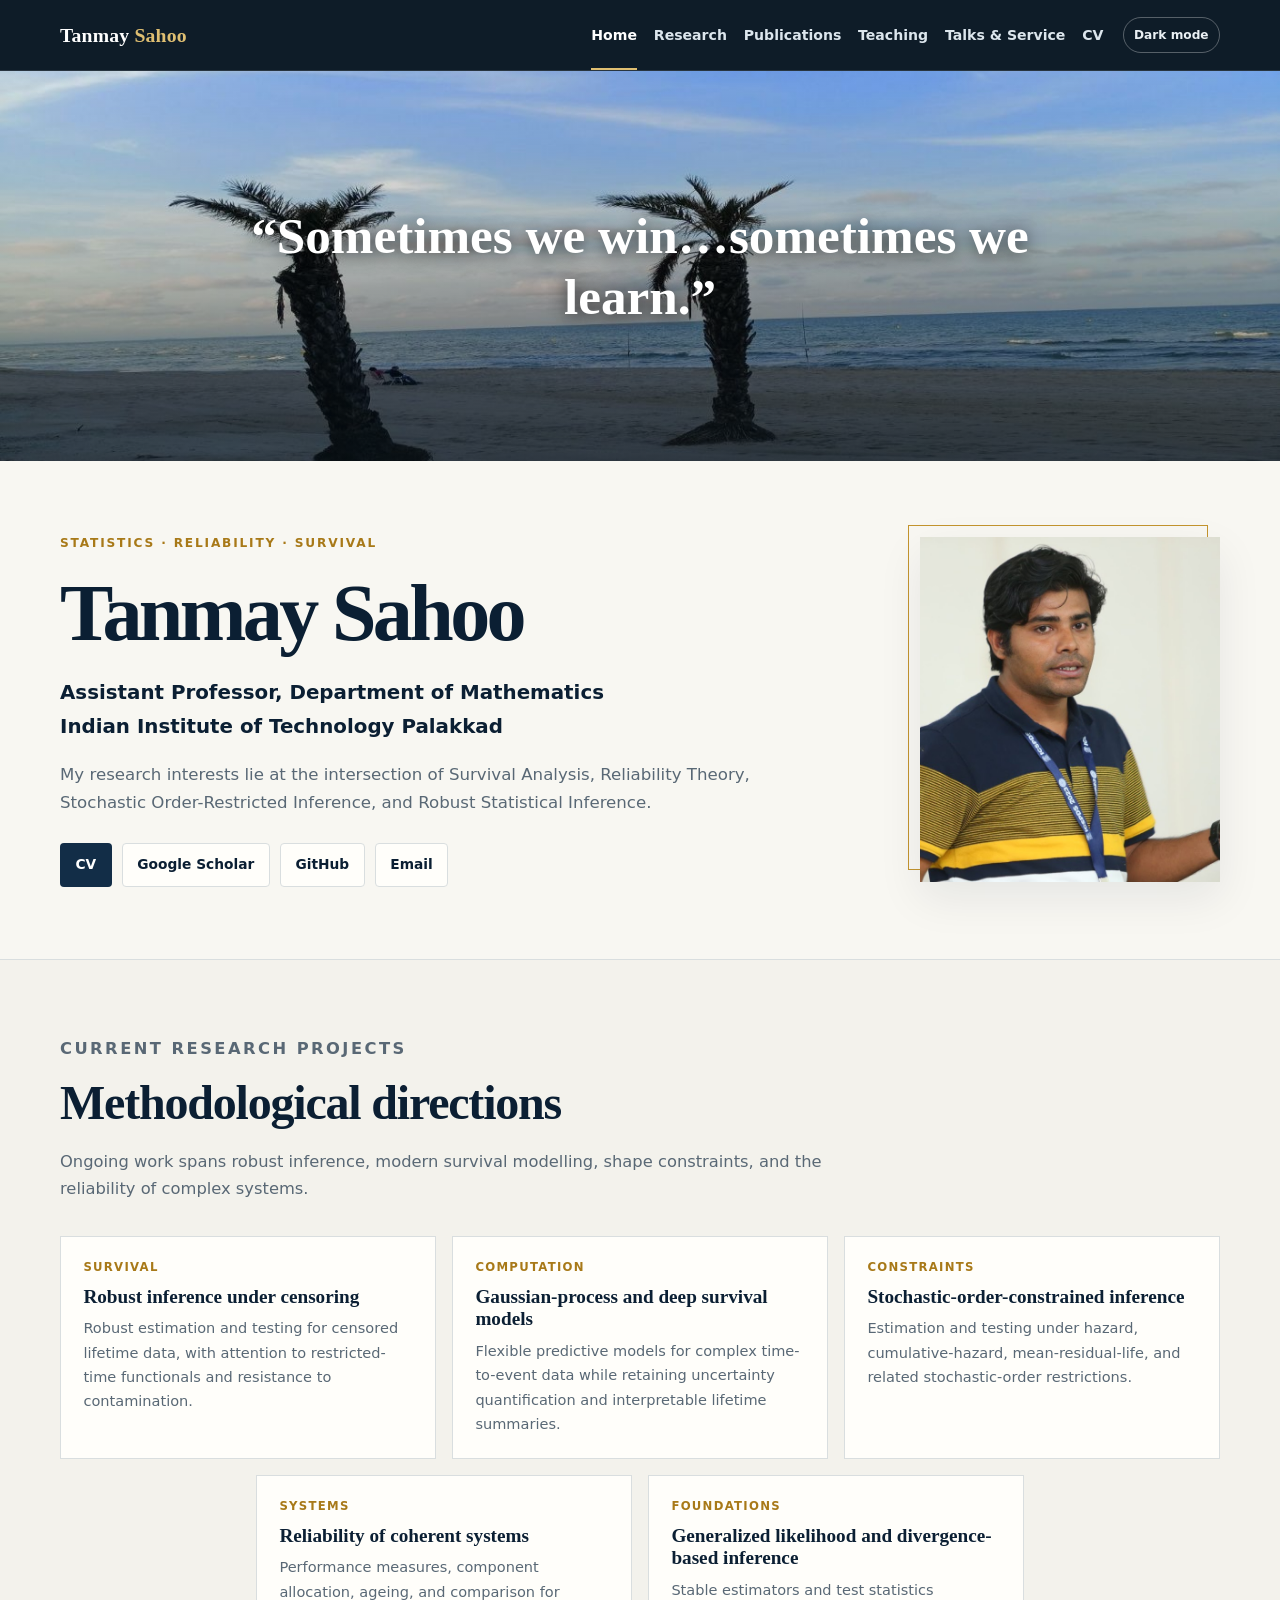
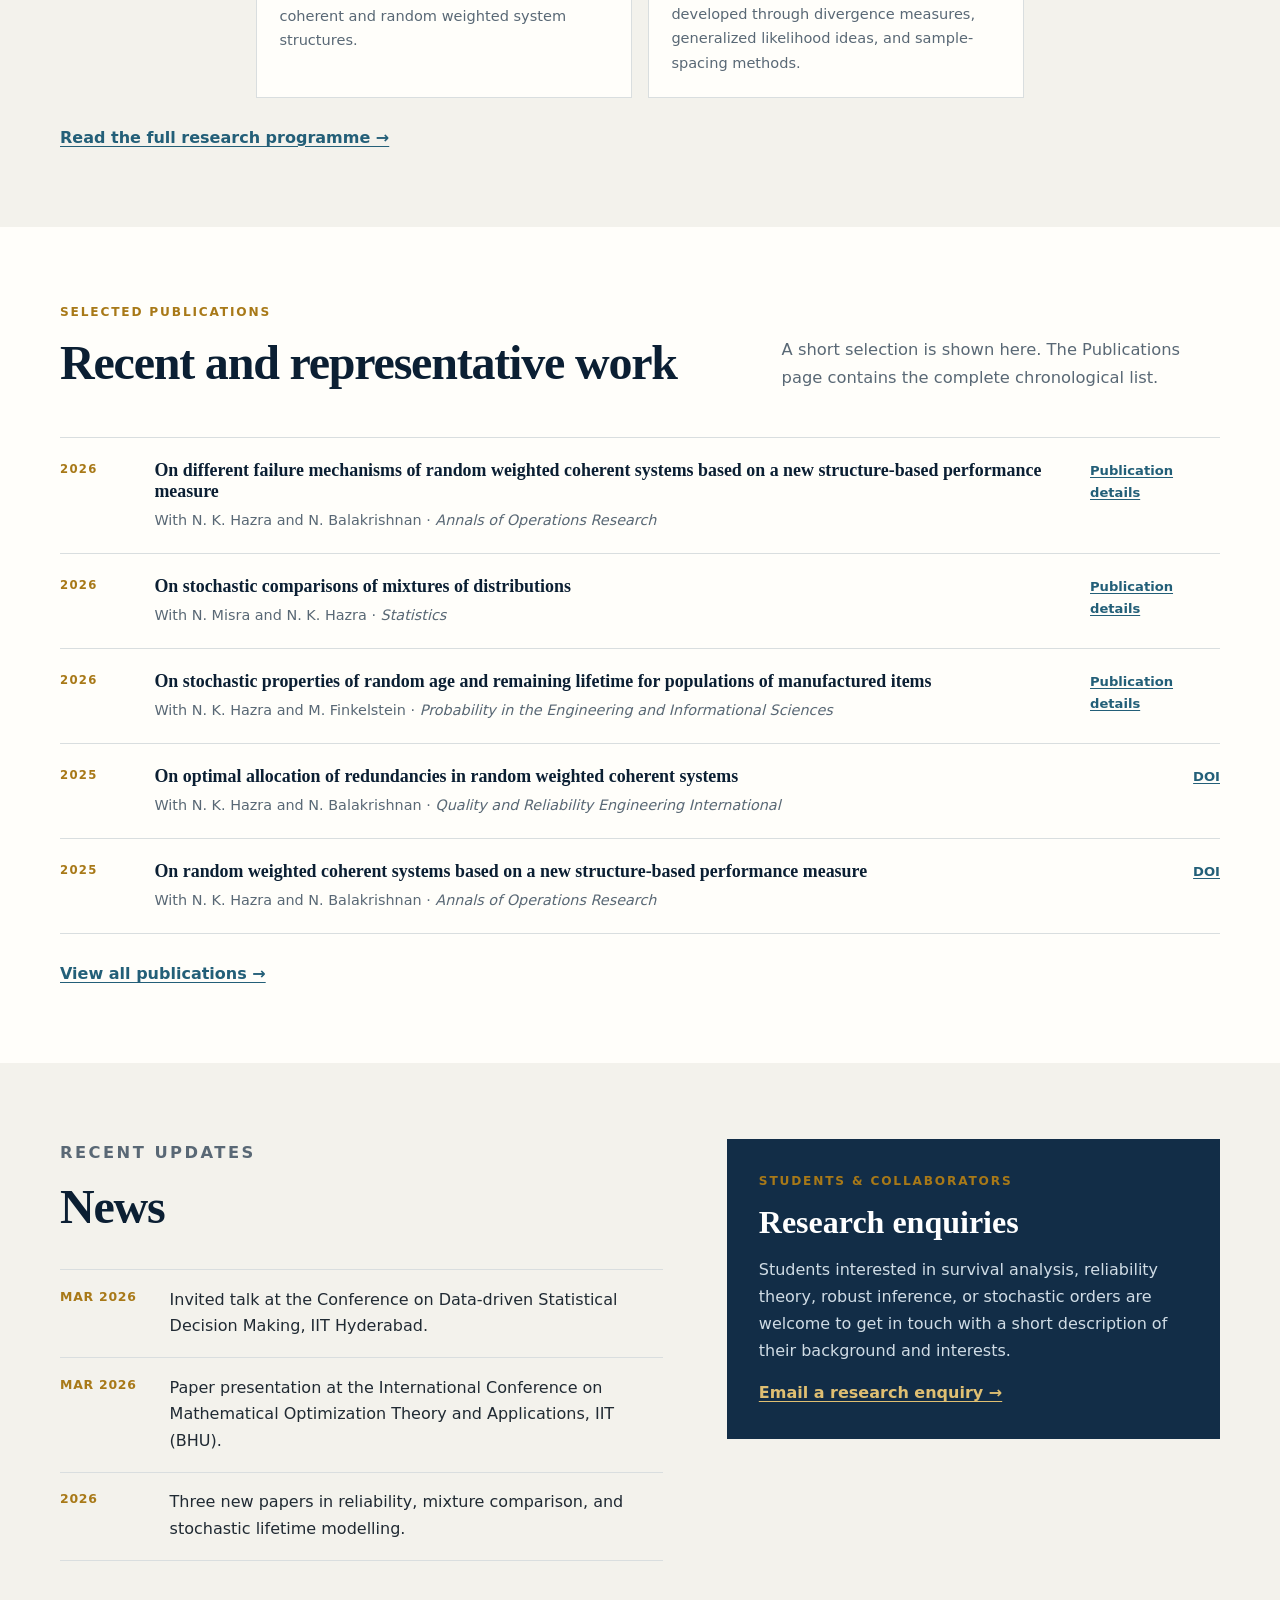
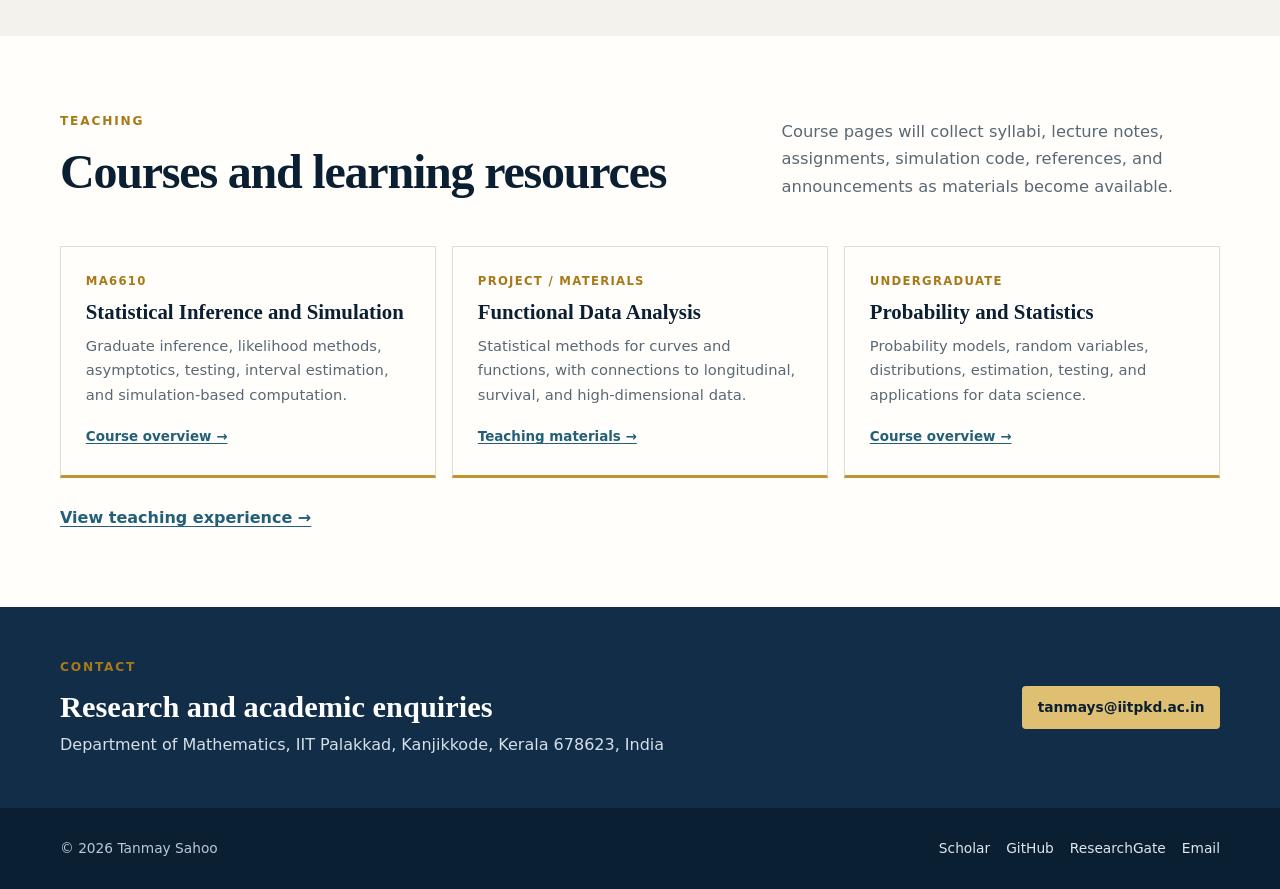
==== index.html @ e6462260 "Update index.html" ====
<!doctype html>
<html lang="en">
<head>
  <meta charset="utf-8">
  <meta name="viewport" content="width=device-width, initial-scale=1">
  <meta name="description" content="Academic website of Tanmay Sahoo, Assistant Professor at IIT Palakkad, working in survival analysis, reliability theory, robust inference, and stochastic orders.">
  <title>Tanmay Sahoo | Statistics &amp; Reliability</title>
  <link rel="stylesheet" href="styles.css">
  <script defer src="site.js"></script>
</head>
<body data-page="home">
  <a class="skip-link" href="#main">Skip to main content</a>
  <header class="site-header">
    <div class="container header-inner">
      <a class="brand" href="index.html">Tanmay <span>Sahoo</span></a>
      <nav class="desktop-nav" aria-label="Primary navigation">
        <a data-nav="home" href="index.html">Home</a>
        <a data-nav="research" href="research.html">Research</a>
        <a data-nav="publications" href="publications.html">Publications</a>
        <a data-nav="teaching" href="teaching.html">Teaching</a>
        <a data-nav="talks" href="talks-service.html">Talks &amp; Service</a>
        <a href="https://drive.google.com/file/d/1tpxeve-uI7SJWE60jwJx71-h8awggx4u/view?usp=sharing">CV</a>
      </nav>
      <details class="mobile-nav"><summary>Menu</summary><div>
        <a data-nav="home" href="index.html">Home</a><a data-nav="research" href="research.html">Research</a>
        <a data-nav="publications" href="publications.html">Publications</a><a data-nav="teaching" href="teaching.html">Teaching</a>
        <a data-nav="talks" href="talks-service.html">Talks &amp; Service</a><a href="https://drive.google.com/file/d/1tpxeve-uI7SJWE60jwJx71-h8awggx4u/view?usp=sharing">CV</a>
      </div></details>
    </div>
  </header>

  <main id="main">
    <section class="sea-quote" aria-label="Personal reflection">
      <img src="sea-photo.jpg" alt="A quiet beach with two palm trees beside the sea">
      <div class="sea-quote-overlay">
        <blockquote>“Sometimes we win…sometimes we learn.”</blockquote>
      </div>
    </section>

    <section class="hero compact-hero">
      <div class="container hero-grid">
        <div class="hero-copy">
          <p class="eyebrow">Statistics · Reliability · Survival</p>
          <h1>Tanmay Sahoo</h1>
          <p class="hero-role">Assistant Professor, Department of Mathematics<br>Indian Institute of Technology Palakkad</p>
          <p class="hero-summary">My research interests lie at the intersection of Survival Analysis, Reliability Theory, Stochastic Order-Restricted Inference, and Robust Statistical Inference.</p>
          <div class="button-row" aria-label="Academic profiles and contact">
            <a class="button button-primary" href="https://drive.google.com/file/d/1tpxeve-uI7SJWE60jwJx71-h8awggx4u/view?usp=sharing">CV</a>
            <a class="button button-secondary" href="https://scholar.google.com/citations?user=leg3kHUAAAAJ&amp;hl=en">Google Scholar</a>
            <a class="button button-secondary" href="https://github.com/sahootanmay3">GitHub</a>
            <a class="button button-secondary" href="mailto:tanmays@iitpkd.ac.in">Email</a>
          </div>
        </div>
        <figure class="portrait-frame">
          <img src="portrait.jpg" alt="Tanmay Sahoo speaking at an academic event">
        </figure>
      </div>
    </section>
<!--
    <section class="section" id="research-themes">
      <div class="container">
        <div class="section-heading split-heading">
          <div><p class="eyebrow">Research themes</p><h2>Inference for complex lifetime data</h2></div>
          <p>My work brings together probability, statistical inference, and reliability theory to study censoring, dependence, robustness, ageing, and constrained structure.</p>
        </div>
        <div class="cards research-cards">
          <article class="card"><span class="card-number">01</span><h3>Survival Analysis</h3><p>Methods for censored lifetime data, transformation models, cure and frailty structures, and modern computational approaches.</p><p class="card-links"><a href="publications.html">Related papers</a><a href="#project-censoring">Current project</a></p></article>
          <article class="card"><span class="card-number">02</span><h3>Reliability Theory</h3><p>Coherent systems, redundancy allocation, component importance, ageing, and random weighted system structures.</p><p class="card-links"><a href="publications.html">Related papers</a><a href="#project-reliability">Current project</a></p></article>
          <article class="card"><span class="card-number">03</span><h3>Robust Statistical Inference</h3><p>Divergence-based estimation and testing procedures designed to remain stable under contamination and model misspecification.</p><p class="card-links"><a href="publications.html">Related papers</a><a href="#project-divergence">Current project</a></p></article>
          <article class="card"><span class="card-number">04</span><h3>Order-Restricted &amp; Stochastic-Order Inference</h3><p>Shape-constrained estimation and stochastic comparison of mixtures, systems, order statistics, and dependent lifetime models.</p><p class="card-links"><a href="publications.html">Related papers</a><a href="#project-orders">Current project</a></p></article>
        </div>
      </div>
    </section>
-->
    <section class="section section-alt" id="projects">
      <div class="container">
        <div class="section-heading"><p class="eyebrow">Current research projects</p><h2>Methodological directions</h2><p>Ongoing work spans robust inference, modern survival modelling, shape constraints, and the reliability of complex systems.</p></div>
        <div class="project-grid">
          <article class="project-card" id="project-censoring"><p class="project-kicker">Survival</p><h3>Robust inference under censoring</h3><p>Robust estimation and testing for censored lifetime data, with attention to restricted-time functionals and resistance to contamination.</p></article>
          <article class="project-card"><p class="project-kicker">Computation</p><h3>Gaussian-process and deep survival models</h3><p>Flexible predictive models for complex time-to-event data while retaining uncertainty quantification and interpretable lifetime summaries.</p></article>
          <article class="project-card" id="project-orders"><p class="project-kicker">Constraints</p><h3>Stochastic-order-constrained inference</h3><p>Estimation and testing under hazard, cumulative-hazard, mean-residual-life, and related stochastic-order restrictions.</p></article>
          <article class="project-card" id="project-reliability"><p class="project-kicker">Systems</p><h3>Reliability of coherent systems</h3><p>Performance measures, component allocation, ageing, and comparison for coherent and random weighted system structures.</p></article>
          <article class="project-card" id="project-divergence"><p class="project-kicker">Foundations</p><h3>Generalized likelihood and divergence-based inference</h3><p>Stable estimators and test statistics developed through divergence measures, generalized likelihood ideas, and sample-spacing methods.</p></article>
        </div>
        <p class="section-link"><a href="research.html">Read the full research programme →</a></p>
      </div>
    </section>

    <section class="section" id="selected-publications">
      <div class="container">
        <div class="section-heading split-heading"><div><p class="eyebrow">Selected publications</p><h2>Recent and representative work</h2></div><p>A short selection is shown here. The Publications page contains the complete chronological list.</p></div>
        <div class="selected-publications">
          <article class="selected-paper"><p class="paper-year">2026</p><h3>On different failure mechanisms of random weighted coherent systems based on a new structure-based performance measure</h3><p>With N. K. Hazra and N. Balakrishnan · <em>Annals of Operations Research</em></p><p class="paper-links"><a href="publications.html">Publication details</a></p></article>
          <article class="selected-paper"><p class="paper-year">2026</p><h3>On stochastic comparisons of mixtures of distributions</h3><p>With N. Misra and N. K. Hazra · <em>Statistics</em></p><p class="paper-links"><a href="publications.html">Publication details</a></p></article>
          <article class="selected-paper"><p class="paper-year">2026</p><h3>On stochastic properties of random age and remaining lifetime for populations of manufactured items</h3><p>With N. K. Hazra and M. Finkelstein · <em>Probability in the Engineering and Informational Sciences</em></p><p class="paper-links"><a href="publications.html">Publication details</a></p></article>
          <article class="selected-paper"><p class="paper-year">2025</p><h3>On optimal allocation of redundancies in random weighted coherent systems</h3><p>With N. K. Hazra and N. Balakrishnan · <em>Quality and Reliability Engineering International</em></p><p class="paper-links"><a href="https://doi.org/10.1002/qre.70160">DOI</a></p></article>
          <article class="selected-paper"><p class="paper-year">2025</p><h3>On random weighted coherent systems based on a new structure-based performance measure</h3><p>With N. K. Hazra and N. Balakrishnan · <em>Annals of Operations Research</em></p><p class="paper-links"><a href="https://doi.org/10.1007/s10479-025-06663-z">DOI</a></p></article>
        </div>
        <p class="section-link"><a href="publications.html">View all publications →</a></p>
      </div>
    </section>

    <section class="section section-alt" id="updates">
      <div class="container two-column updates-layout">
        <div>
          <div class="section-heading"><p class="eyebrow">Recent updates</p><h2>News</h2></div>
          <div class="news-list">
            <article class="news-item"><time class="news-date" datetime="2026-03">Mar 2026</time><p>Invited talk at the Conference on Data-driven Statistical Decision Making, IIT Hyderabad.</p></article>
            <article class="news-item"><time class="news-date" datetime="2026-03">Mar 2026</time><p>Paper presentation at the International Conference on Mathematical Optimization Theory and Applications, IIT (BHU).</p></article>
            <article class="news-item"><time class="news-date" datetime="2026">2026</time><p>Three new papers in reliability, mixture comparison, and stochastic lifetime modelling.</p></article>
          </div>
        </div>
        <aside class="positions-card">
          <p class="eyebrow">Students &amp; collaborators</p>
          <h2>Research enquiries</h2>
          <p>Students interested in survival analysis, reliability theory, robust inference, or stochastic orders are welcome to get in touch with a short description of their background and interests.</p>
          <a class="text-link" href="mailto:tanmays@iitpkd.ac.in?subject=Research%20enquiry">Email a research enquiry →</a>
        </aside>
      </div>
    </section>

    <section class="section" id="teaching">
      <div class="container">
        <div class="section-heading split-heading"><div><p class="eyebrow">Teaching</p><h2>Courses and learning resources</h2></div><p>Course pages will collect syllabi, lecture notes, assignments, simulation code, references, and announcements as materials become available.</p></div>
        <div class="course-grid">
          <article class="course-card"><p class="course-code">MA6610</p><h3>Statistical Inference and Simulation</h3><p>Graduate inference, likelihood methods, asymptotics, testing, interval estimation, and simulation-based computation.</p><a href="teaching.html#ma6610">Course overview →</a></article>
          <article class="course-card"><p class="course-code">Project / materials</p><h3>Functional Data Analysis</h3><p>Statistical methods for curves and functions, with connections to longitudinal, survival, and high-dimensional data.</p><a href="teaching.html#functional-data">Teaching materials →</a></article>
          <article class="course-card"><p class="course-code">Undergraduate</p><h3>Probability and Statistics</h3><p>Probability models, random variables, distributions, estimation, testing, and applications for data science.</p><a href="teaching.html#probability-statistics">Course overview →</a></article>
        </div>
        <p class="section-link"><a href="teaching.html">View teaching experience →</a></p>
      </div>
    </section>

    <section class="contact-band">
      <div class="container contact-inner"><div><p class="eyebrow">Contact</p><h2>Research and academic enquiries</h2><p>Department of Mathematics, IIT Palakkad, Kanjikkode, Kerala 678623, India</p></div><a class="button button-contact" href="mailto:tanmays@iitpkd.ac.in">tanmays@iitpkd.ac.in</a></div>
    </section>
  </main>

  <footer class="site-footer"><div class="container footer-inner"><p>© <span data-current-year>2026</span> Tanmay Sahoo</p><div class="footer-links"><a href="https://scholar.google.com/citations?user=leg3kHUAAAAJ&amp;hl=en">Scholar</a><a href="https://github.com/sahootanmay3">GitHub</a><a href="https://www.researchgate.net/profile/Tanmay-Sahoo-2">ResearchGate</a><a href="mailto:tanmays@iitpkd.ac.in">Email</a></div></div></footer>
</body>
</html>
---- styles.css ----
:root {
  color-scheme: light;
  --navy-950: #0b1f33;
  --navy-900: #122d47;
  --navy-800: #1b4668;
  --gold-600: #a87918;
  --gold-500: #c3942e;
  --gold-300: #dfbf72;
  --gold-100: #f7edd3;
  --ink: #202a33;
  --heading: #0b1f33;
  --muted: #596875;
  --line: #d9dedf;
  --surface: #fffefa;
  --surface-alt: #f3f2ec;
  --page: #f8f7f2;
  --link: #235f78;
  --header-text: #e8eef3;
  --shadow: 0 16px 42px rgba(11, 31, 51, 0.08);
  --max-width: 1160px;
}

:root[data-theme="dark"] {
  color-scheme: dark;
  --navy-950: #071522;
  --navy-900: #0d2338;
  --navy-800: #173b58;
  --gold-600: #d0a544;
  --gold-500: #d6ae54;
  --gold-300: #e3c77c;
  --gold-100: #332b18;
  --ink: #e3e9ee;
  --heading: #f2f5f7;
  --muted: #aebbc6;
  --line: #2b4052;
  --surface: #112233;
  --surface-alt: #0d1c2a;
  --page: #091724;
  --link: #e0bd69;
  --header-text: #e8eef3;
  --shadow: 0 16px 42px rgba(0, 0, 0, 0.24);
}

* { box-sizing: border-box; }

html { scroll-behavior: auto; }

body {
  margin: 0;
  color: var(--ink);
  background: var(--page);
  font-family: Inter, ui-sans-serif, system-ui, -apple-system, BlinkMacSystemFont, "Segoe UI", sans-serif;
  line-height: 1.67;
  text-rendering: optimizeLegibility;
}

a { color: var(--link); text-underline-offset: 0.18em; }
a:hover { color: var(--gold-600); }
img { display: block; max-width: 100%; }

.skip-link {
  position: absolute;
  left: 1rem;
  top: -5rem;
  z-index: 100;
  padding: 0.7rem 1rem;
  color: white;
  background: var(--navy-950);
  border-radius: 0.25rem;
}
.skip-link:focus { top: 1rem; }

.container {
  width: min(calc(100% - 2.5rem), var(--max-width));
  margin-inline: auto;
}

.site-header {
  position: sticky;
  top: 0;
  z-index: 50;
  color: white;
  background: rgba(7, 21, 34, 0.97);
  border-bottom: 1px solid rgba(255, 255, 255, 0.11);
  backdrop-filter: blur(12px);
}

.header-inner {
  min-height: 70px;
  display: flex;
  align-items: center;
  justify-content: space-between;
  gap: 1.2rem;
}

.brand {
  flex: 0 0 auto;
  color: white;
  text-decoration: none;
  font-family: Georgia, "Times New Roman", serif;
  font-size: 1.23rem;
  font-weight: 700;
  letter-spacing: 0.01em;
}
.brand span { color: var(--gold-300); }

.desktop-nav { display: flex; gap: 1.05rem; align-items: center; margin-left: auto; }
.desktop-nav a {
  color: #dce6ed;
  text-decoration: none;
  font-size: 0.88rem;
  font-weight: 650;
  border-bottom: 2px solid transparent;
  padding: 1.45rem 0 1.28rem;
}
.desktop-nav a:hover,
.desktop-nav a[aria-current="page"] { color: white; border-color: var(--gold-300); }

.theme-toggle {
  flex: 0 0 auto;
  min-width: 74px;
  padding: 0.42rem 0.65rem;
  color: #eaf0f4;
  background: transparent;
  border: 1px solid rgba(255, 255, 255, 0.3);
  border-radius: 999px;
  font: inherit;
  font-size: 0.76rem;
  font-weight: 700;
  cursor: pointer;
}
.theme-toggle:hover { color: white; border-color: var(--gold-300); }

.mobile-nav { display: none; color: white; }
.mobile-nav summary { cursor: pointer; font-weight: 700; }
.mobile-nav div {
  position: absolute;
  right: 1rem;
  top: 62px;
  width: min(320px, calc(100vw - 2rem));
  padding: 0.7rem;
  background: var(--navy-950);
  border: 1px solid rgba(255, 255, 255, 0.15);
  border-radius: 0.45rem;
  box-shadow: var(--shadow);
}
.mobile-nav a { display: block; color: white; padding: 0.68rem; text-decoration: none; }

h1, h2, h3 {
  font-family: Georgia, "Times New Roman", serif;
  line-height: 1.18;
  color: var(--heading);
}

.eyebrow {
  margin: 0 0 0.8rem;
  color: var(--gold-600);
  font-size: 0.76rem;
  font-weight: 800;
  letter-spacing: 0.15em;
  text-transform: uppercase;
}

.hero {
  color: var(--ink);
  background: var(--page);
  border-bottom: 1px solid var(--line);
}

.hero-grid {
  min-height: 0;
  display: grid;
  grid-template-columns: minmax(0, 1fr) 300px;
  align-items: center;
  gap: clamp(3rem, 7vw, 6rem);
  padding-block: 4.5rem;
}

.hero-copy { max-width: 740px; }
.hero h1 {
  margin: 0;
  color: var(--heading);
  font-size: clamp(3rem, 6.5vw, 5rem);
  letter-spacing: -0.045em;
}
.hero-role {
  margin: 1rem 0 0;
  color: var(--heading);
  font-size: clamp(1.05rem, 2vw, 1.24rem);
  font-weight: 650;
}
.hero-summary { max-width: 690px; margin: 1.15rem 0 0; color: var(--muted); font-size: 1.04rem; }
.profile-note { margin: 0.8rem 0 0; color: var(--muted); font-size: 0.78rem; }

.button-row { display: flex; flex-wrap: wrap; gap: 0.65rem; margin-top: 1.65rem; }
.button {
  display: inline-flex;
  align-items: center;
  justify-content: center;
  min-height: 42px;
  padding: 0.58rem 0.9rem;
  border: 1px solid transparent;
  border-radius: 0.25rem;
  font-size: 0.86rem;
  font-weight: 750;
  text-decoration: none;
}
.button-primary { color: white; background: var(--navy-900); }
.button-primary:hover { color: var(--navy-950); background: var(--gold-300); }
.button-secondary { color: var(--heading); border-color: var(--line); background: var(--surface); }
.button-secondary:hover { color: var(--heading); border-color: var(--gold-500); background: var(--gold-100); }

.portrait-frame { position: relative; width: 100%; margin: 0; }
.portrait-frame::before {
  content: "";
  position: absolute;
  inset: -12px 12px 12px -12px;
  border: 1px solid var(--gold-500);
}
.portrait-frame img {
  position: relative;
  width: 100%;
  aspect-ratio: 4 / 4.6;
  object-fit: cover;
  object-position: 50% 30%;
  box-shadow: var(--shadow);
}

.section { padding-block: 4.7rem; background: var(--surface); }
.section-alt { background: var(--surface-alt); }
.section-heading { max-width: 790px; margin-bottom: 2.1rem; }
.section-heading h2, .page-title h1 { margin: 0.2rem 0 0.75rem; font-size: clamp(2rem, 4vw, 3rem); letter-spacing: -0.025em; }
.section-heading > p, .page-title > p { color: var(--muted); font-size: 1.02rem; }
.split-heading { max-width: none; display: grid; grid-template-columns: 1.2fr 0.8fr; gap: 4rem; align-items: end; }
.split-heading > p { margin: 0 0 0.8rem; }
.section-link { margin: 1.7rem 0 0; font-weight: 750; }

.cards { display: grid; grid-template-columns: repeat(4, 1fr); gap: 1rem; }
.card {
  display: flex;
  min-height: 280px;
  padding: 1.45rem;
  flex-direction: column;
  background: var(--surface);
  border: 1px solid var(--line);
  border-top: 3px solid var(--navy-800);
  box-shadow: 0 8px 22px rgba(11, 31, 51, 0.035);
}
.card-number { color: var(--gold-600); font-family: Georgia, serif; font-size: 0.95rem; font-weight: 700; }
.card h3 { margin: 0.65rem 0 0.55rem; font-size: 1.22rem; }
.card > p:not(.card-links) { margin: 0; color: var(--muted); font-size: 0.92rem; }
.card-links { display: flex; gap: 0.8rem; margin: auto 0 0; padding-top: 1rem; font-size: 0.79rem; font-weight: 750; }

.project-grid { display: grid; grid-template-columns: repeat(6, 1fr); gap: 1rem; }
.project-card {
  grid-column: span 2;
  padding: 1.35rem 1.4rem;
  background: var(--surface);
  border: 1px solid var(--line);
}
.project-card:nth-child(4) { grid-column: 2 / span 2; }
.project-card:nth-child(5) { grid-column: 4 / span 2; }
.project-kicker, .course-code, .paper-year {
  margin: 0;
  color: var(--gold-600);
  font-size: 0.73rem;
  font-weight: 850;
  letter-spacing: 0.11em;
  text-transform: uppercase;
}
.project-card h3 { margin: 0.48rem 0 0.5rem; font-size: 1.2rem; }
.project-card > p:last-child { margin: 0; color: var(--muted); font-size: 0.91rem; }

.selected-publications { border-top: 1px solid var(--line); }
.selected-paper {
  display: grid;
  grid-template-columns: 72px minmax(0, 1fr) 130px;
  column-gap: 1.4rem;
  align-items: start;
  padding: 1.35rem 0;
  border-bottom: 1px solid var(--line);
}
.selected-paper h3 { margin: 0; font-size: 1.12rem; }
.selected-paper > p:not(.paper-year):not(.paper-links) { grid-column: 2; margin: 0.35rem 0 0; color: var(--muted); font-size: 0.9rem; }
.paper-links { grid-column: 3; grid-row: 1 / span 2; justify-self: end; margin: 0; font-size: 0.82rem; font-weight: 750; }

.two-column { display: grid; grid-template-columns: 1.1fr 0.9fr; gap: 4rem; }
.updates-layout { align-items: start; }
.news-list { display: grid; gap: 0; border-top: 1px solid var(--line); }
.news-item { display: grid; grid-template-columns: 92px 1fr; gap: 1.1rem; padding: 1.05rem 0; border-bottom: 1px solid var(--line); }
.news-date { color: var(--gold-600); font-weight: 800; font-size: 0.78rem; text-transform: uppercase; letter-spacing: 0.06em; }
.news-item p { margin: 0; }
.positions-card { padding: 2rem; background: var(--navy-900); color: #e5edf2; }
.positions-card h2 { margin: 0.1rem 0 0.8rem; color: white; font-size: 2rem; }
.positions-card p:not(.eyebrow) { color: #d0dce5; }
.positions-card .text-link { color: var(--gold-300); font-weight: 750; }

.course-grid { display: grid; grid-template-columns: repeat(3, 1fr); gap: 1rem; }
.course-card { padding: 1.55rem; background: var(--surface); border: 1px solid var(--line); border-bottom: 3px solid var(--gold-500); }
.course-card h3 { margin: 0.5rem 0 0.6rem; font-size: 1.3rem; }
.course-card > p:not(.course-code) { margin: 0 0 1rem; color: var(--muted); font-size: 0.92rem; }
.course-card a { font-size: 0.84rem; font-weight: 750; }

.page-hero { color: white; background: linear-gradient(135deg, var(--navy-950), var(--navy-800)); padding-block: 4.2rem; }
.page-title { max-width: 820px; }
.page-title h1 { color: white; }
.page-title > p { color: #d4e0e9; }

.prose { max-width: 860px; }
.prose h2 { margin: 2.6rem 0 0.9rem; font-size: 1.75rem; }
.prose h3 { margin: 1.8rem 0 0.55rem; font-size: 1.24rem; }
.prose p, .prose li { color: var(--ink); }

.content-list { margin: 0; padding: 0; list-style: none; }
.content-list li { padding: 1.15rem 0; border-bottom: 1px solid var(--line); }
.content-list li:first-child { padding-top: 0; }
.content-list strong { display: block; color: var(--heading); font-family: Georgia, serif; font-size: 1.08rem; }
.content-list span { display: block; margin-top: 0.25rem; color: var(--muted); }

.publication-list { display: grid; gap: 0.85rem; }
.publication { padding: 1.25rem 1.35rem; border: 1px solid var(--line); border-left: 4px solid var(--navy-800); background: var(--surface); }
.publication p { margin: 0; }
.publication .title { color: var(--heading); font-family: Georgia, serif; font-weight: 700; }
.publication .meta { margin-top: 0.35rem; color: var(--muted); font-size: 0.9rem; }
.publication .links { margin-top: 0.55rem; font-size: 0.82rem; font-weight: 750; }
.status { display: inline-block; margin-left: 0.4rem; padding: 0.08rem 0.42rem; color: var(--heading); background: var(--gold-100); border-radius: 999px; font-family: Inter, sans-serif; font-size: 0.68rem; text-transform: uppercase; letter-spacing: 0.04em; }

.timeline { position: relative; margin-left: 0.55rem; padding-left: 1.5rem; border-left: 2px solid var(--line); }
.timeline-item { position: relative; padding: 0 0 1.8rem; }
.timeline-item::before { content: ""; position: absolute; width: 10px; height: 10px; left: calc(-1.5rem - 6px); top: 0.4rem; border-radius: 50%; background: var(--gold-500); border: 2px solid var(--surface); box-shadow: 0 0 0 2px var(--gold-500); }
.timeline-item h3 { margin: 0; }
.timeline-item p { margin: 0.3rem 0 0; color: var(--muted); }

.sea-quote { position: relative; min-height: 290px; overflow: hidden; background: var(--navy-950); }
.sea-quote img { width: 100%; height: clamp(290px, 31vw, 390px); object-fit: cover; object-position: 50% 58%; }
.sea-quote-overlay {
  position: absolute;
  inset: 0;
  display: grid;
  place-items: center;
  padding: 2rem;
  background: linear-gradient(rgba(7, 21, 34, 0.05), rgba(7, 21, 34, 0.48));
}
.sea-quote blockquote {
  max-width: 900px;
  margin: 0;
  color: white;
  font-family: Georgia, "Times New Roman", serif;
  font-size: clamp(1.8rem, 4vw, 3.25rem);
  font-weight: 700;
  line-height: 1.2;
  text-align: center;
  text-shadow: 0 2px 18px rgba(0, 0, 0, 0.75);
}

.contact-band { color: white; background: var(--navy-900); padding-block: 3.1rem; }
.contact-inner { display: flex; justify-content: space-between; align-items: center; gap: 2rem; }
.contact-band h2 { margin: 0; color: white; font-size: 1.9rem; }
.contact-band p:not(.eyebrow) { margin: 0.4rem 0 0; color: #d5e0e8; }
.button-contact { color: var(--navy-950); background: var(--gold-300); }
.button-contact:hover { color: var(--navy-950); background: white; }

.site-footer { color: #b9c8d4; background: var(--navy-950); padding-block: 1.8rem; }
.footer-inner { display: flex; justify-content: space-between; gap: 2rem; font-size: 0.86rem; }
.footer-inner p { margin: 0; }
.footer-links { display: flex; gap: 1rem; flex-wrap: wrap; }
.footer-links a { color: #dce7ef; text-decoration: none; }

@media (max-width: 1020px) {
  .desktop-nav { gap: 0.72rem; }
  .desktop-nav a { font-size: 0.8rem; }
  .cards { grid-template-columns: repeat(2, 1fr); }
  .project-grid { grid-template-columns: repeat(2, 1fr); }
  .project-card, .project-card:nth-child(4), .project-card:nth-child(5) { grid-column: auto; }
  .project-card:last-child { grid-column: 1 / -1; }
}

@media (max-width: 850px) {
  .desktop-nav { display: none; }
  .mobile-nav { display: block; order: 3; }
  .theme-toggle { margin-left: auto; }
  .hero-grid { grid-template-columns: 1fr; gap: 2.7rem; padding-block: 3.5rem; }
  .portrait-frame { width: min(68vw, 310px); grid-row: 1; }
  .hero-copy { grid-row: 2; }
  .split-heading, .two-column { grid-template-columns: 1fr; gap: 2rem; }
  .course-grid { grid-template-columns: 1fr; }
}

@media (max-width: 620px) {
  .container { width: min(calc(100% - 1.35rem), var(--max-width)); }
  .header-inner { min-height: 64px; }
  .brand { font-size: 1.08rem; }
  .theme-toggle { min-width: 68px; padding-inline: 0.5rem; }
  .hero-grid { padding-block: 3rem; }
  .hero h1 { font-size: 3.2rem; }
  .section { padding-block: 3.7rem; }
  .cards, .project-grid { grid-template-columns: 1fr; }
  .project-card:last-child { grid-column: auto; }
  .selected-paper { grid-template-columns: 56px 1fr; }
  .paper-links { grid-column: 2; grid-row: auto; justify-self: start; margin-top: 0.45rem; }
  .contact-inner, .footer-inner { align-items: flex-start; flex-direction: column; }
  .news-item { grid-template-columns: 1fr; gap: 0.2rem; }
}

@media (prefers-reduced-motion: reduce) {
  *, *::before, *::after { animation-duration: 0.01ms !important; animation-iteration-count: 1 !important; transition-duration: 0.01ms !important; }
}
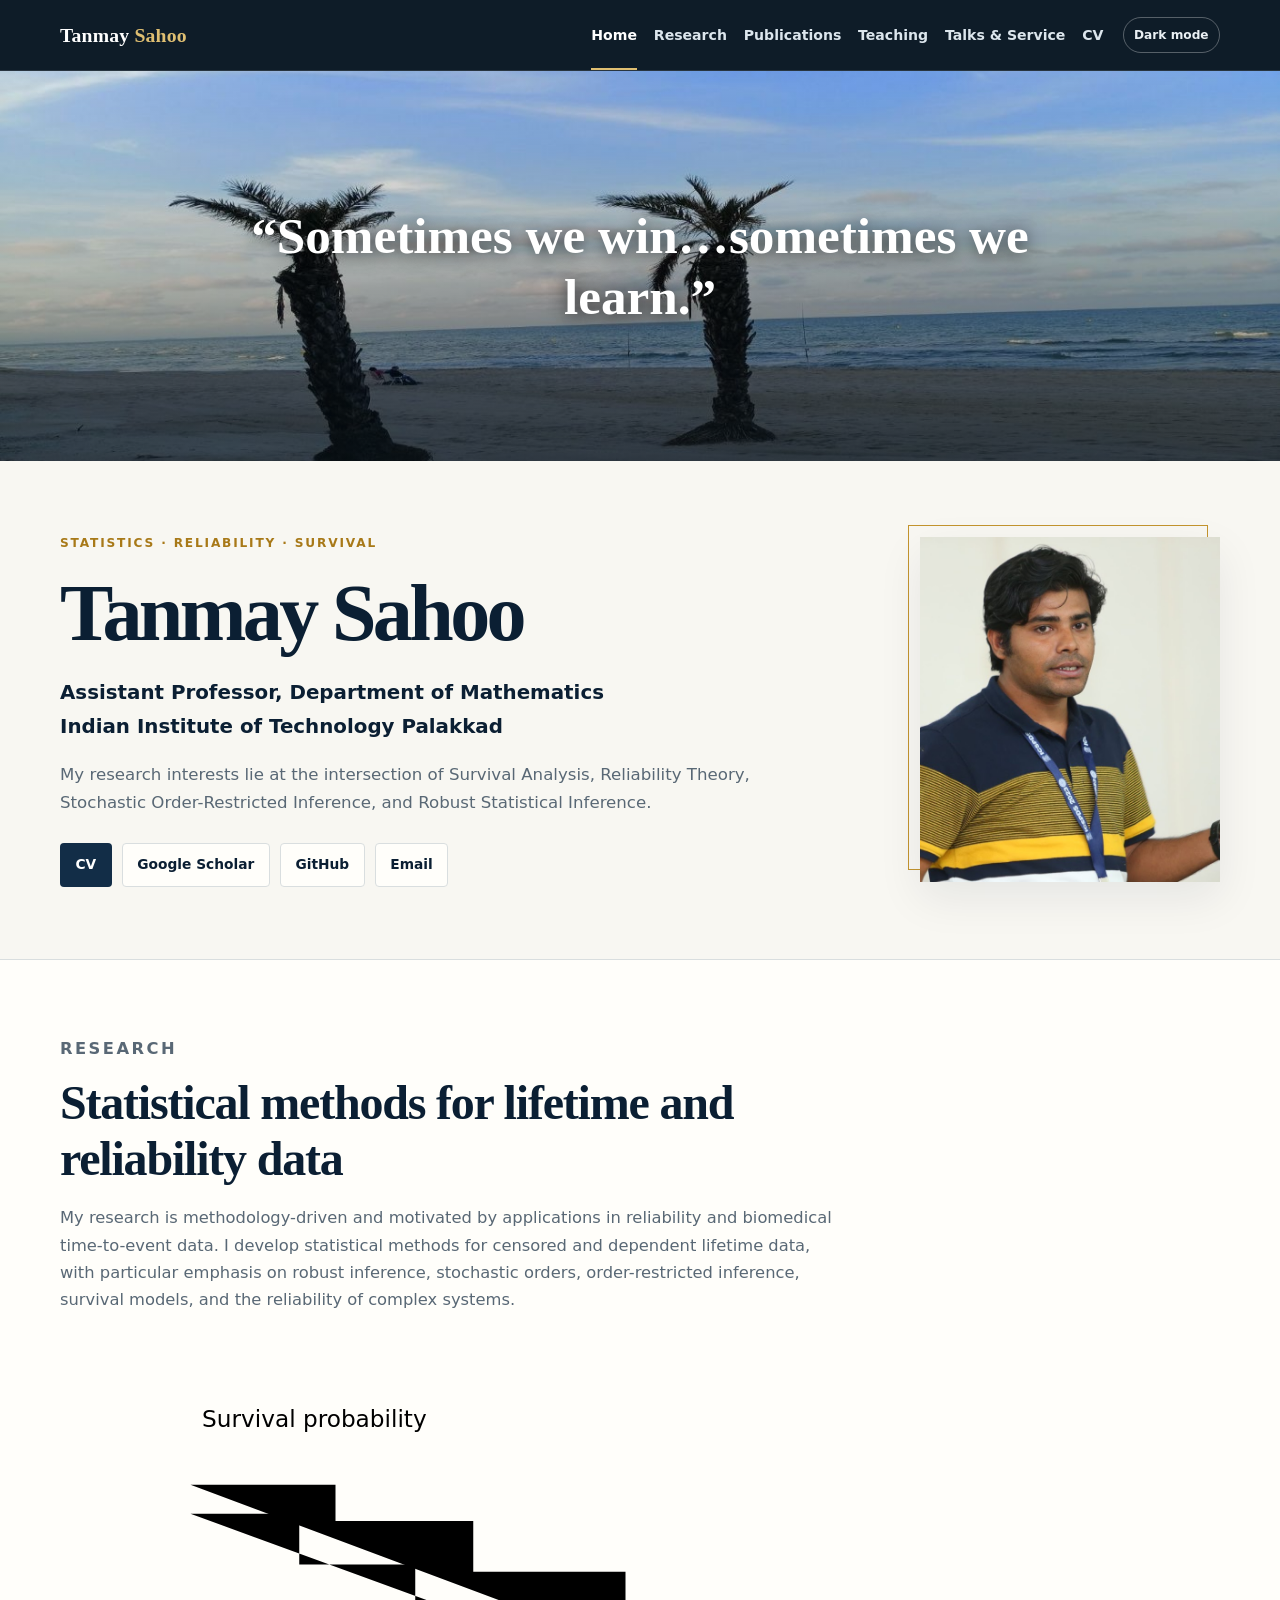
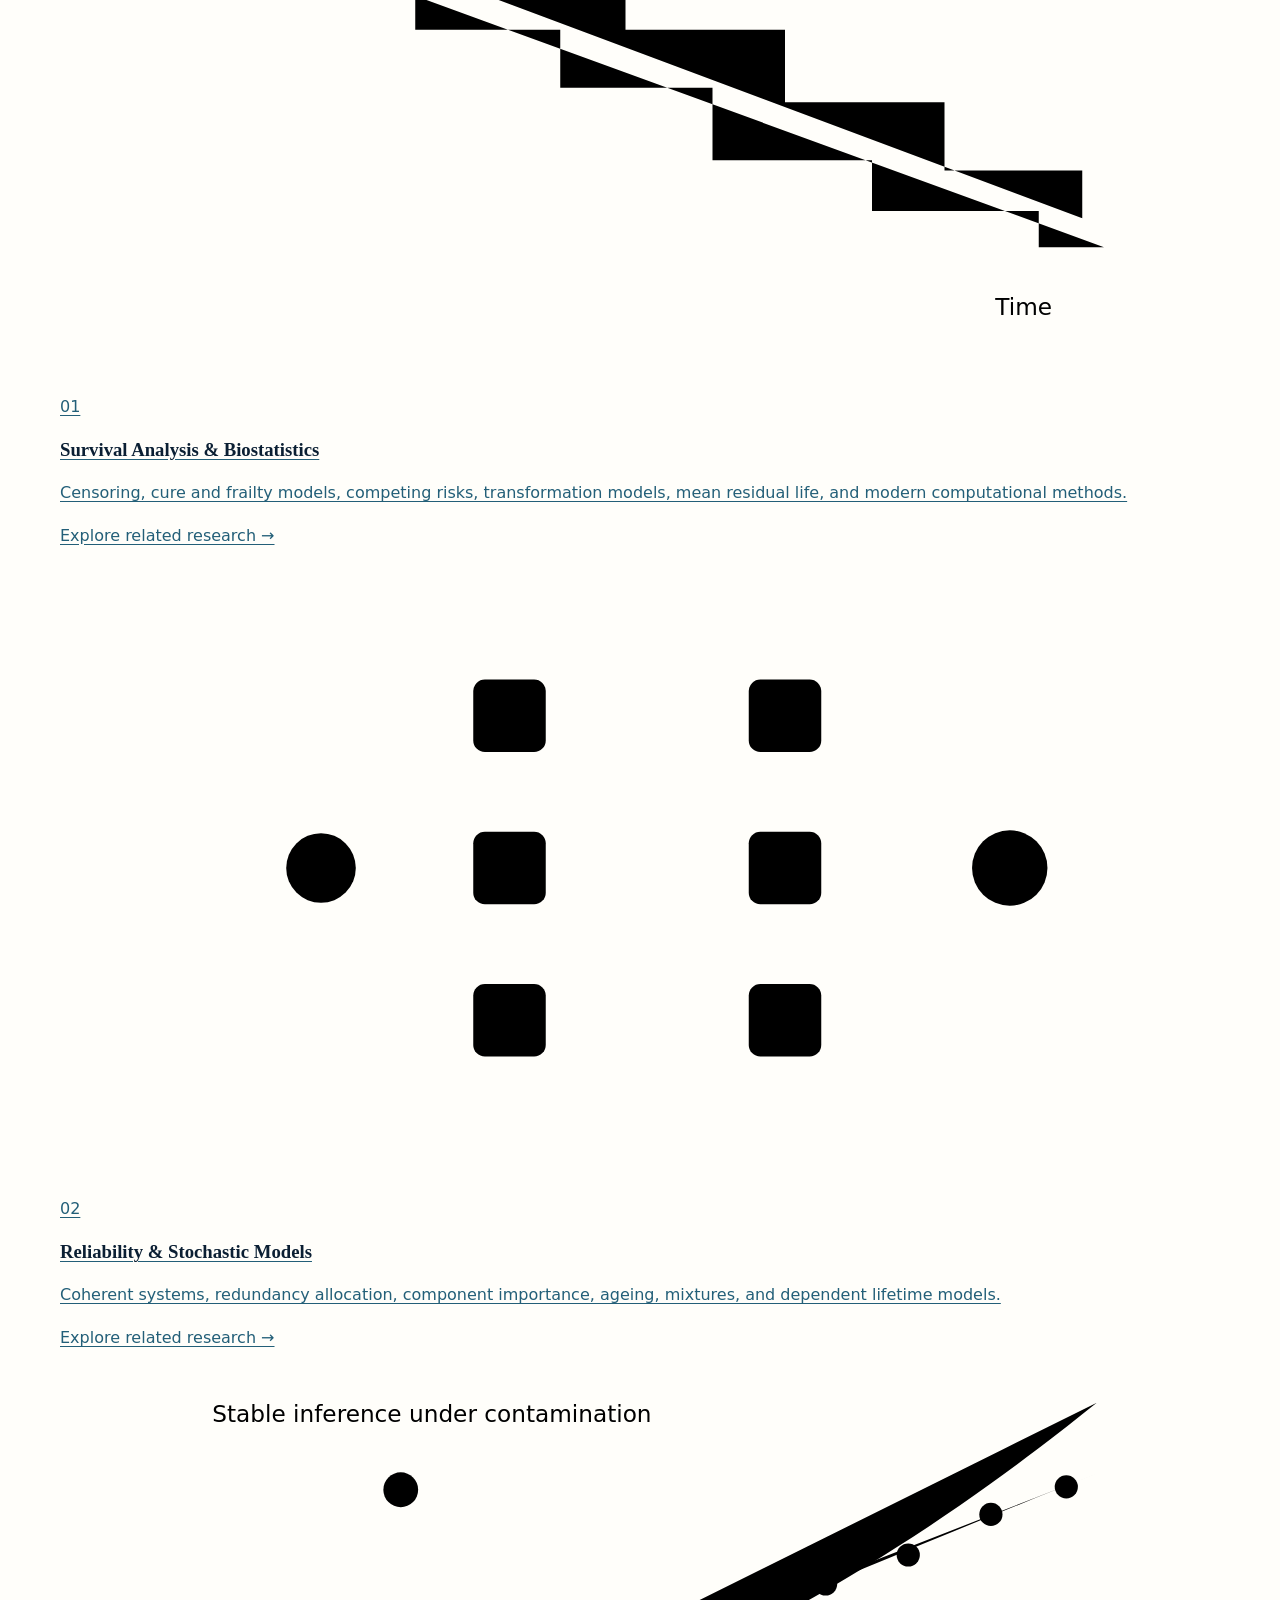
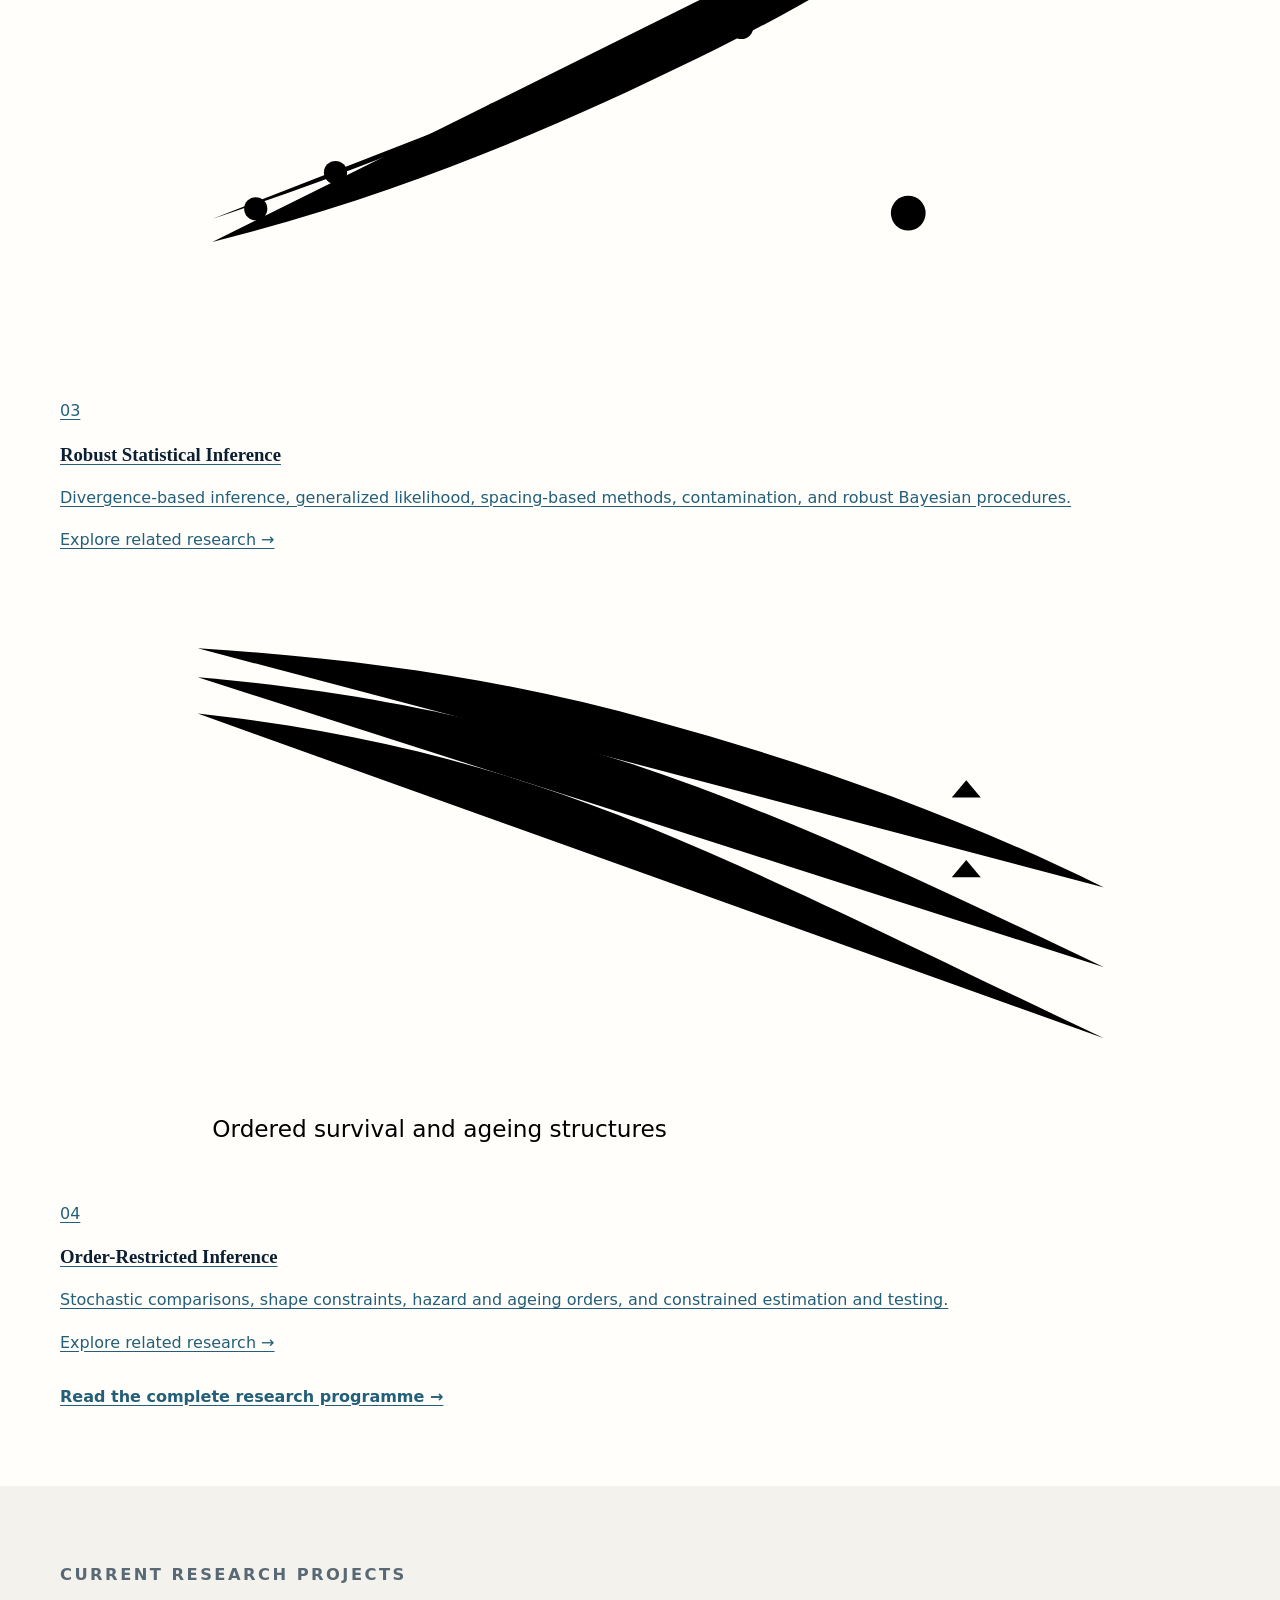
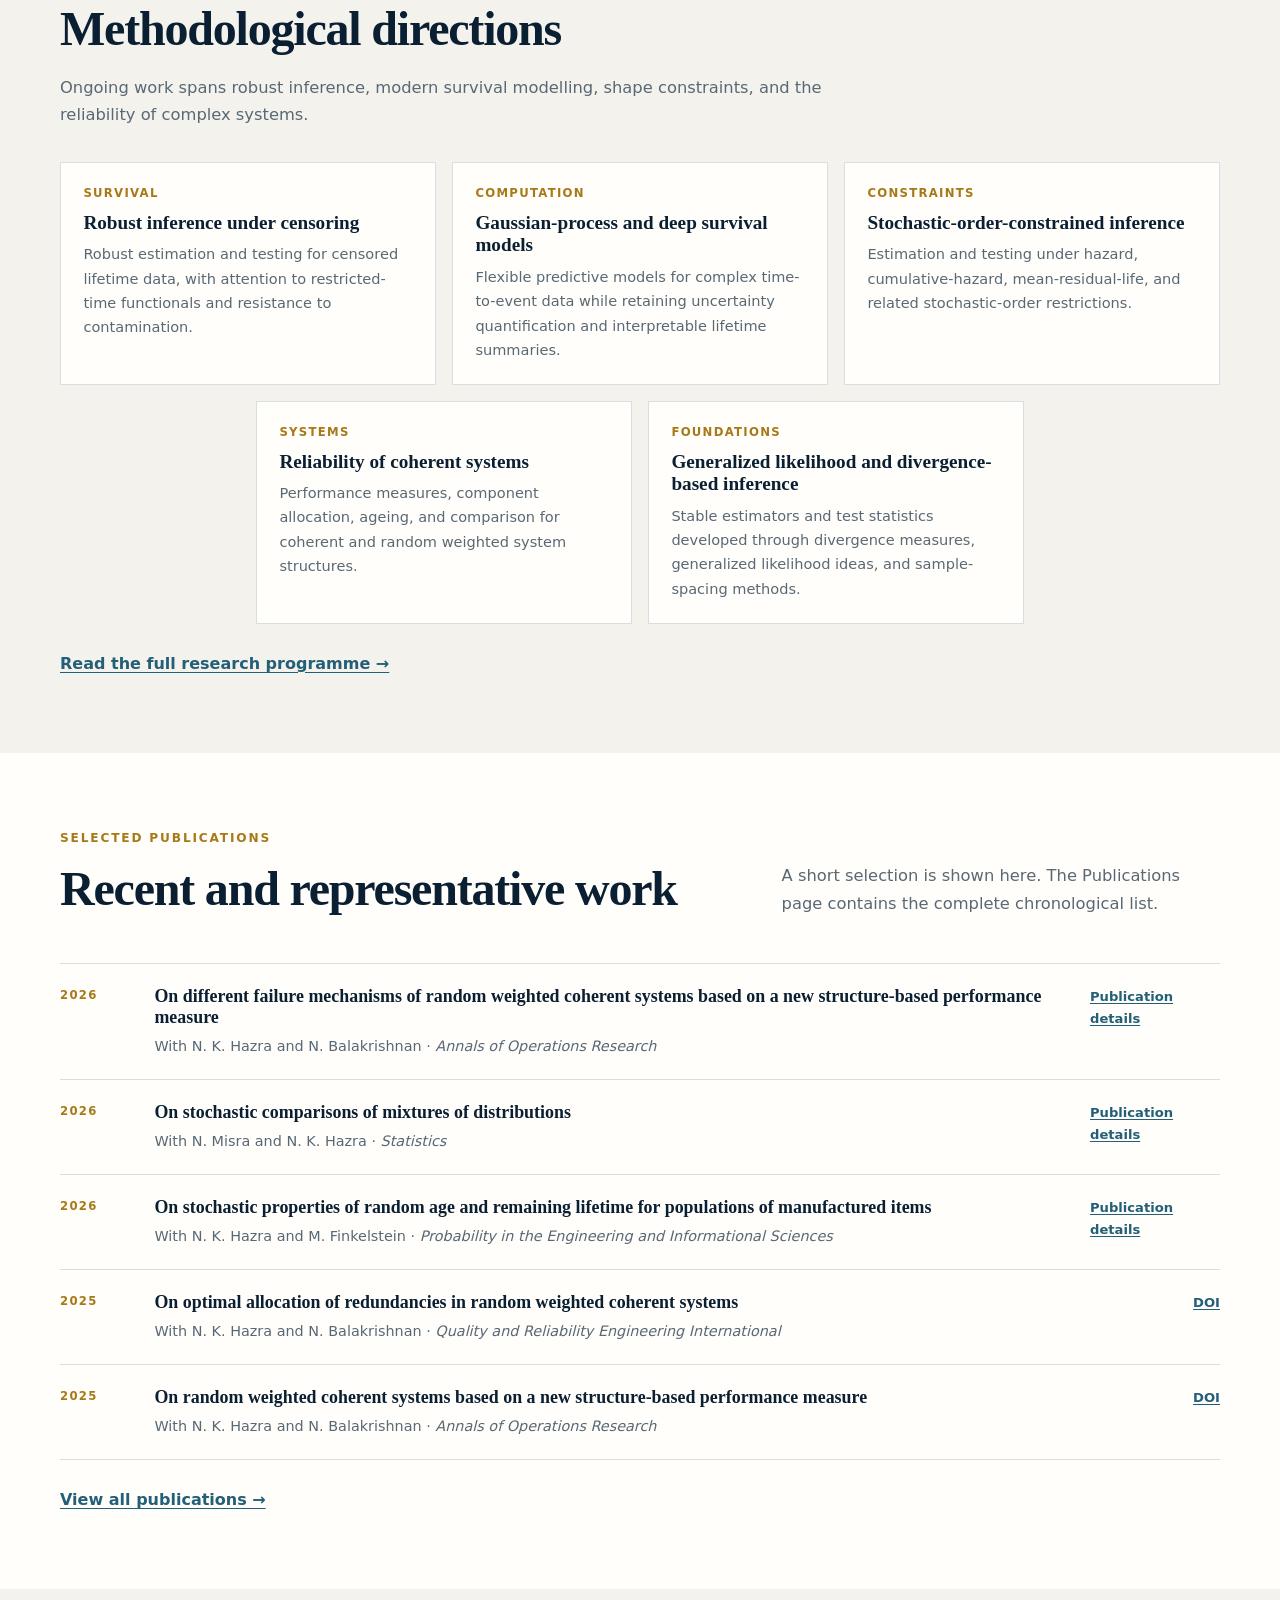
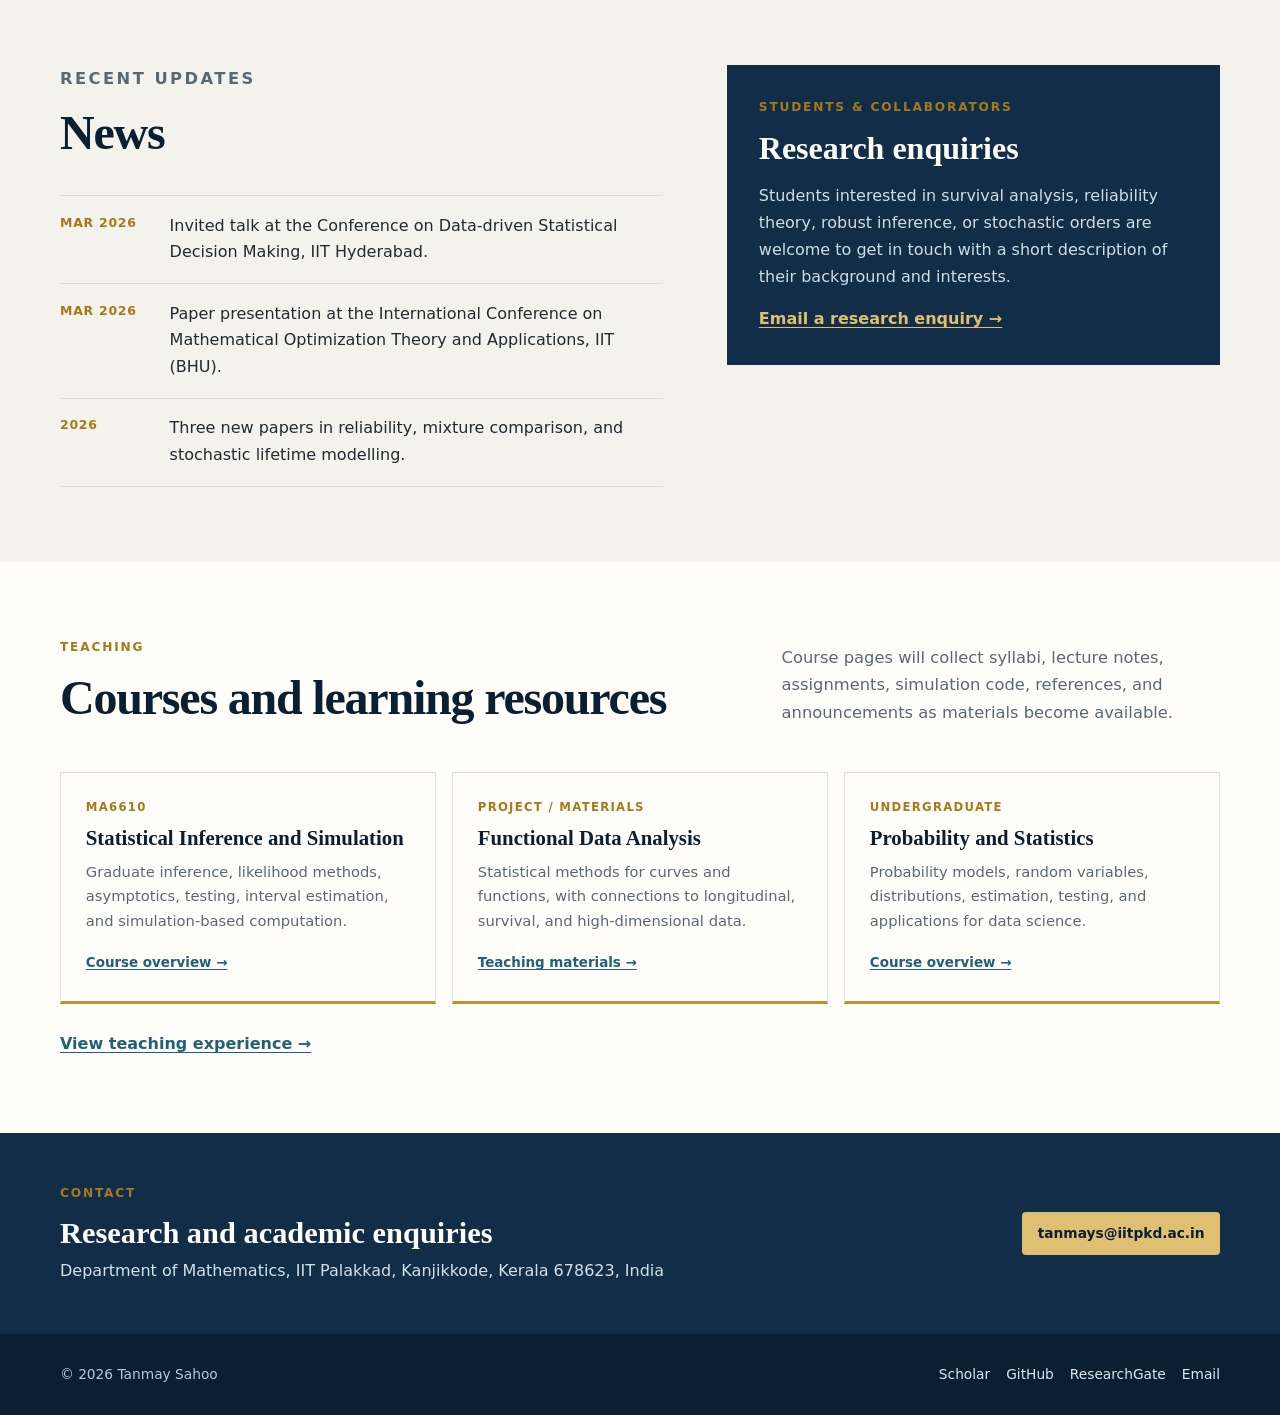
==== commit e3323767: "Update index.html" ====
--- a/index.html
+++ b/index.html
@@ -72,6 +72,249 @@
       </div>
     </section>
 -->
+    <section class="section research-showcase" id="research-themes">
+  <div class="container">
+
+    <div class="section-heading research-intro">
+      <p class="eyebrow">Research</p>
+      <h2>Statistical methods for lifetime and reliability data</h2>
+      <p>
+        My research is methodology-driven and motivated by applications in
+        reliability and biomedical time-to-event data. I develop statistical
+        methods for censored and dependent lifetime data, with particular
+        emphasis on robust inference, stochastic orders, order-restricted
+        inference, survival models, and the reliability of complex systems.
+      </p>
+    </div>
+
+    <div class="research-theme-grid">
+
+      <!-- Survival Analysis and Biostatistics -->
+      <a class="research-theme-card"
+         href="publications.html?area=survival"
+         aria-label="View publications in Survival Analysis and Biostatistics">
+
+        <div class="research-theme-visual">
+          <svg viewBox="0 0 800 440"
+               role="img"
+               aria-labelledby="survival-title">
+            <title id="survival-title">
+              Ordered survival curves with censoring marks
+            </title>
+
+            <g class="visual-grid">
+              <path d="M90 70V360M90 360H730"/>
+              <path d="M90 290H730M90 220H730M90 150H730M250 70V360M410 70V360M570 70V360"/>
+            </g>
+
+            <path class="visual-line visual-gold"
+                  d="M90 95H190V120H285V155H390V195H500V245H610V292H705V325"/>
+
+            <path class="visual-line visual-blue"
+                  d="M90 115H165V150H245V195H345V235H450V285H560V320H675V345H720"/>
+
+            <g class="censor-marks">
+              <path d="M270 143V167M258 155H282"/>
+              <path d="M485 233V257M473 245H497"/>
+              <path d="M548 308V332M536 320H560"/>
+              <path d="M596 280V304M584 292H608"/>
+            </g>
+
+            <text x="98" y="55">Survival probability</text>
+            <text x="645" y="392">Time</text>
+          </svg>
+        </div>
+
+        <div class="research-theme-copy">
+          <span class="research-theme-number">01</span>
+          <h3>Survival Analysis &amp; Biostatistics</h3>
+          <p>
+            Censoring, cure and frailty models, competing risks, transformation
+            models, mean residual life, and modern computational methods.
+          </p>
+          <span class="research-theme-link">Explore related research →</span>
+        </div>
+      </a>
+
+      <!-- Reliability and Stochastic Models -->
+      <a class="research-theme-card"
+         href="publications.html?area=reliability"
+         aria-label="View publications in Reliability and Stochastic Models">
+
+        <div class="research-theme-visual">
+          <svg viewBox="0 0 800 440"
+               role="img"
+               aria-labelledby="reliability-title">
+            <title id="reliability-title">
+              Network diagram representing a coherent reliability system
+            </title>
+
+            <g class="system-paths">
+              <path d="M85 220H180"/>
+              <path d="M180 220L285 115"/>
+              <path d="M180 220L285 220"/>
+              <path d="M180 220L285 325"/>
+              <path d="M335 115L475 115"/>
+              <path d="M335 220L475 220"/>
+              <path d="M335 325L475 325"/>
+              <path d="M525 115L630 220"/>
+              <path d="M525 220H630"/>
+              <path d="M525 325L630 220"/>
+              <path d="M680 220H735"/>
+            </g>
+
+            <g class="system-components">
+              <circle cx="180" cy="220" r="24"/>
+              <rect x="285" y="90" width="50" height="50" rx="8"/>
+              <rect x="285" y="195" width="50" height="50" rx="8"/>
+              <rect x="285" y="300" width="50" height="50" rx="8"/>
+              <rect x="475" y="90" width="50" height="50" rx="8"/>
+              <rect x="475" y="195" width="50" height="50" rx="8"/>
+              <rect x="475" y="300" width="50" height="50" rx="8"/>
+              <circle cx="655" cy="220" r="26"/>
+            </g>
+
+            <g class="system-labels">
+              <text x="164" y="226">IN</text>
+              <text x="300" y="122">1</text>
+              <text x="300" y="227">2</text>
+              <text x="300" y="332">3</text>
+              <text x="490" y="122">4</text>
+              <text x="490" y="227">5</text>
+              <text x="490" y="332">6</text>
+              <text x="638" y="226">OUT</text>
+            </g>
+          </svg>
+        </div>
+
+        <div class="research-theme-copy">
+          <span class="research-theme-number">02</span>
+          <h3>Reliability &amp; Stochastic Models</h3>
+          <p>
+            Coherent systems, redundancy allocation, component importance,
+            ageing, mixtures, and dependent lifetime models.
+          </p>
+          <span class="research-theme-link">Explore related research →</span>
+        </div>
+      </a>
+
+      <!-- Robust Statistical Inference -->
+      <a class="research-theme-card"
+         href="publications.html?area=robust-inference"
+         aria-label="View publications in Robust Statistical Inference">
+
+        <div class="research-theme-visual">
+          <svg viewBox="0 0 800 440"
+               role="img"
+               aria-labelledby="robust-title">
+            <title id="robust-title">
+              Robust regression in the presence of contaminated observations
+            </title>
+
+            <g class="visual-grid">
+              <path d="M90 65V360M90 360H730"/>
+              <path d="M90 285H730M90 210H730M90 135H730"/>
+            </g>
+
+            <path class="visual-line visual-gold"
+                  d="M105 322C220 284 320 240 415 205C520 165 610 125 715 84"/>
+
+            <path class="visual-line visual-blue visual-dashed"
+                  d="M105 338C240 304 350 255 440 211C550 158 638 97 715 35"/>
+
+            <g class="data-points">
+              <circle cx="135" cy="315" r="8"/>
+              <circle cx="190" cy="290" r="8"/>
+              <circle cx="248" cy="278" r="8"/>
+              <circle cx="300" cy="250" r="8"/>
+              <circle cx="355" cy="235" r="8"/>
+              <circle cx="415" cy="203" r="8"/>
+              <circle cx="470" cy="190" r="8"/>
+              <circle cx="528" cy="160" r="8"/>
+              <circle cx="585" cy="140" r="8"/>
+              <circle cx="642" cy="112" r="8"/>
+              <circle cx="694" cy="93" r="8"/>
+            </g>
+
+            <g class="outlier-points">
+              <circle cx="235" cy="95" r="12"/>
+              <circle cx="585" cy="318" r="12"/>
+            </g>
+
+            <text x="105" y="48">Stable inference under contamination</text>
+          </svg>
+        </div>
+
+        <div class="research-theme-copy">
+          <span class="research-theme-number">03</span>
+          <h3>Robust Statistical Inference</h3>
+          <p>
+            Divergence-based inference, generalized likelihood, spacing-based
+            methods, contamination, and robust Bayesian procedures.
+          </p>
+          <span class="research-theme-link">Explore related research →</span>
+        </div>
+      </a>
+
+      <!-- Order-Restricted Inference -->
+      <a class="research-theme-card"
+         href="publications.html?area=order-restricted"
+         aria-label="View publications in Order-Restricted Inference">
+
+        <div class="research-theme-visual">
+          <svg viewBox="0 0 800 440"
+               role="img"
+               aria-labelledby="order-title">
+            <title id="order-title">
+              Non-crossing curves under stochastic-order restrictions
+            </title>
+
+            <g class="visual-grid">
+              <path d="M90 65V360M90 360H730"/>
+              <path d="M90 285H730M90 210H730M90 135H730"/>
+              <path d="M250 65V360M410 65V360M570 65V360"/>
+            </g>
+
+            <path class="ordered-curve curve-one"
+                  d="M95 110C205 122 295 145 385 180C480 217 585 270 720 334"/>
+
+            <path class="ordered-curve curve-two"
+                  d="M95 85C210 95 300 115 395 145C500 180 605 230 720 285"/>
+
+            <path class="ordered-curve curve-three"
+                  d="M95 65C210 72 315 88 410 115C520 145 625 183 720 230"/>
+
+            <g class="order-arrows">
+              <path d="M625 258V211"/>
+              <path d="M615 223L625 211L635 223"/>
+              <path d="M625 203V156"/>
+              <path d="M615 168L625 156L635 168"/>
+            </g>
+
+            <text x="105" y="402">Ordered survival and ageing structures</text>
+          </svg>
+        </div>
+
+        <div class="research-theme-copy">
+          <span class="research-theme-number">04</span>
+          <h3>Order-Restricted Inference</h3>
+          <p>
+            Stochastic comparisons, shape constraints, hazard and ageing orders,
+            and constrained estimation and testing.
+          </p>
+          <span class="research-theme-link">Explore related research →</span>
+        </div>
+      </a>
+
+    </div>
+
+    <p class="section-link">
+      <a href="research.html">Read the complete research programme →</a>
+    </p>
+
+  </div>
+</section>
+    
     <section class="section section-alt" id="projects">
       <div class="container">
         <div class="section-heading"><p class="eyebrow">Current research projects</p><h2>Methodological directions</h2><p>Ongoing work spans robust inference, modern survival modelling, shape constraints, and the reliability of complex systems.</p></div>
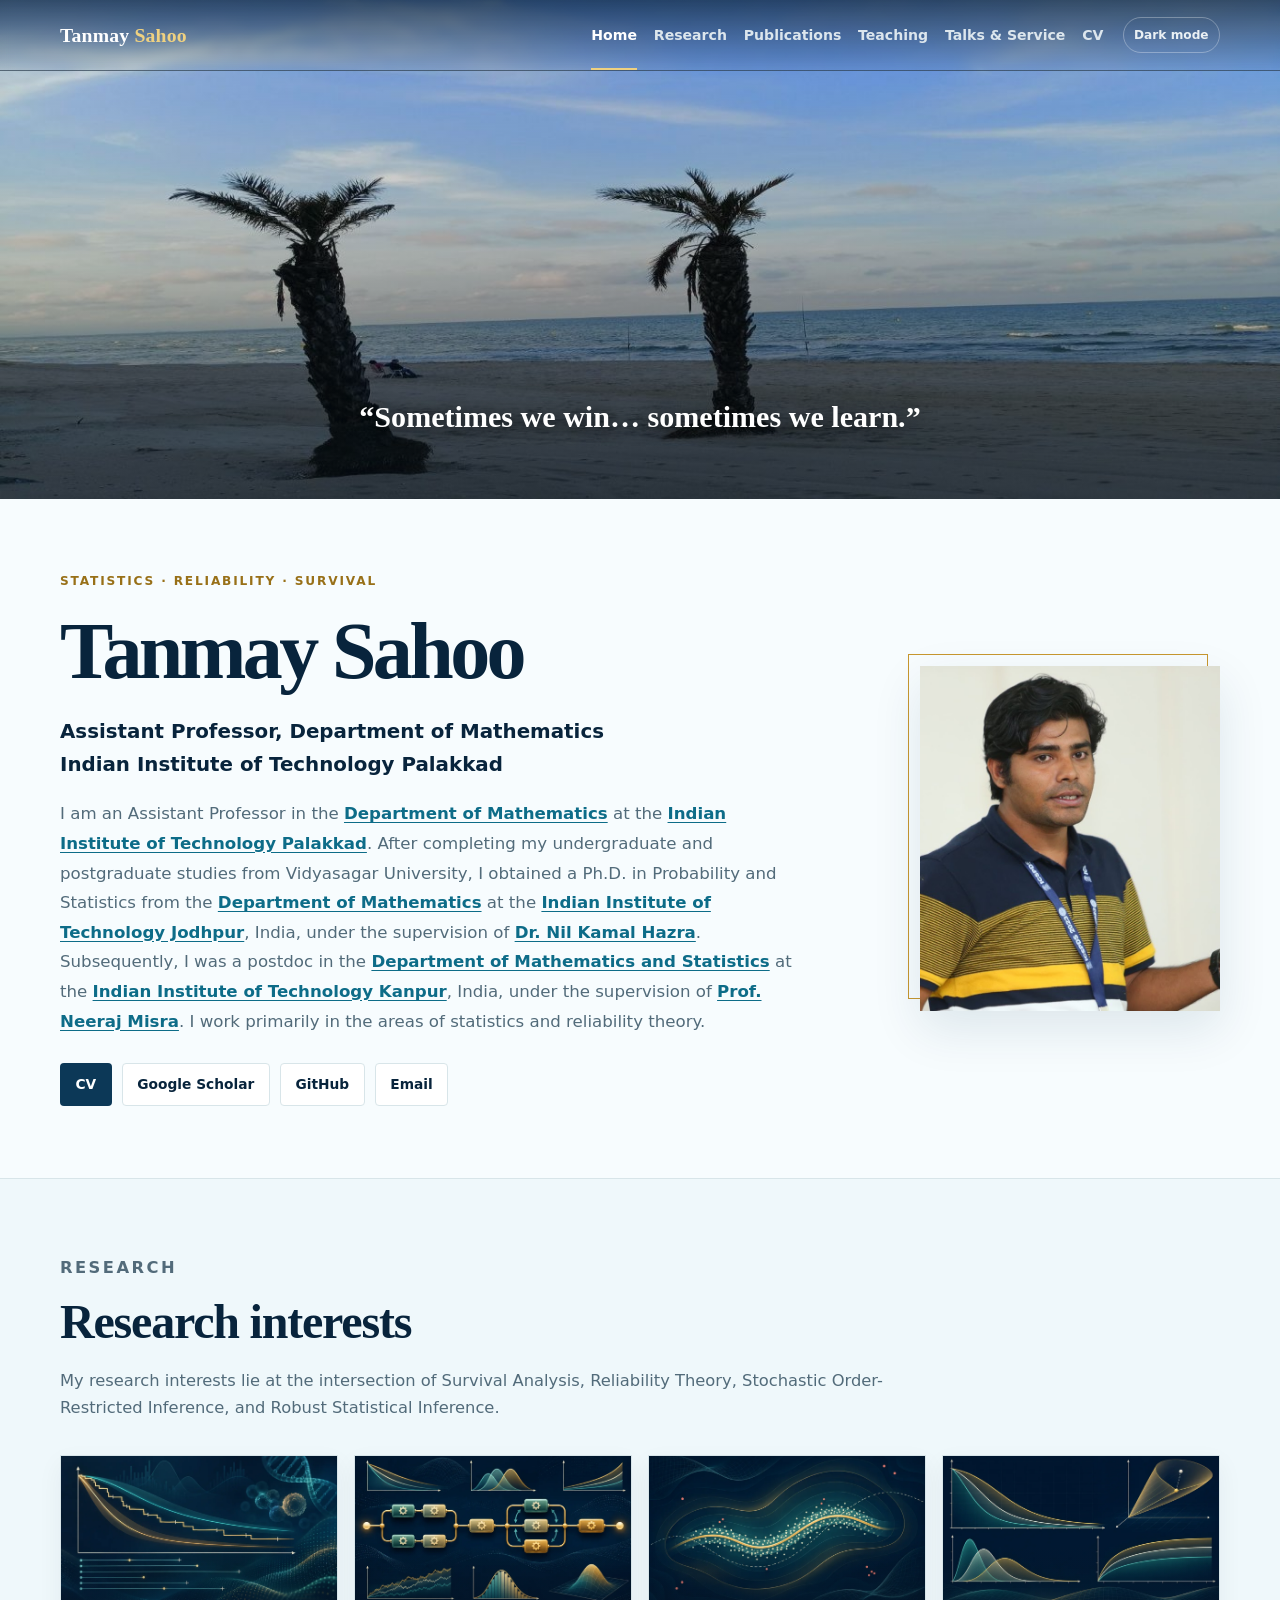
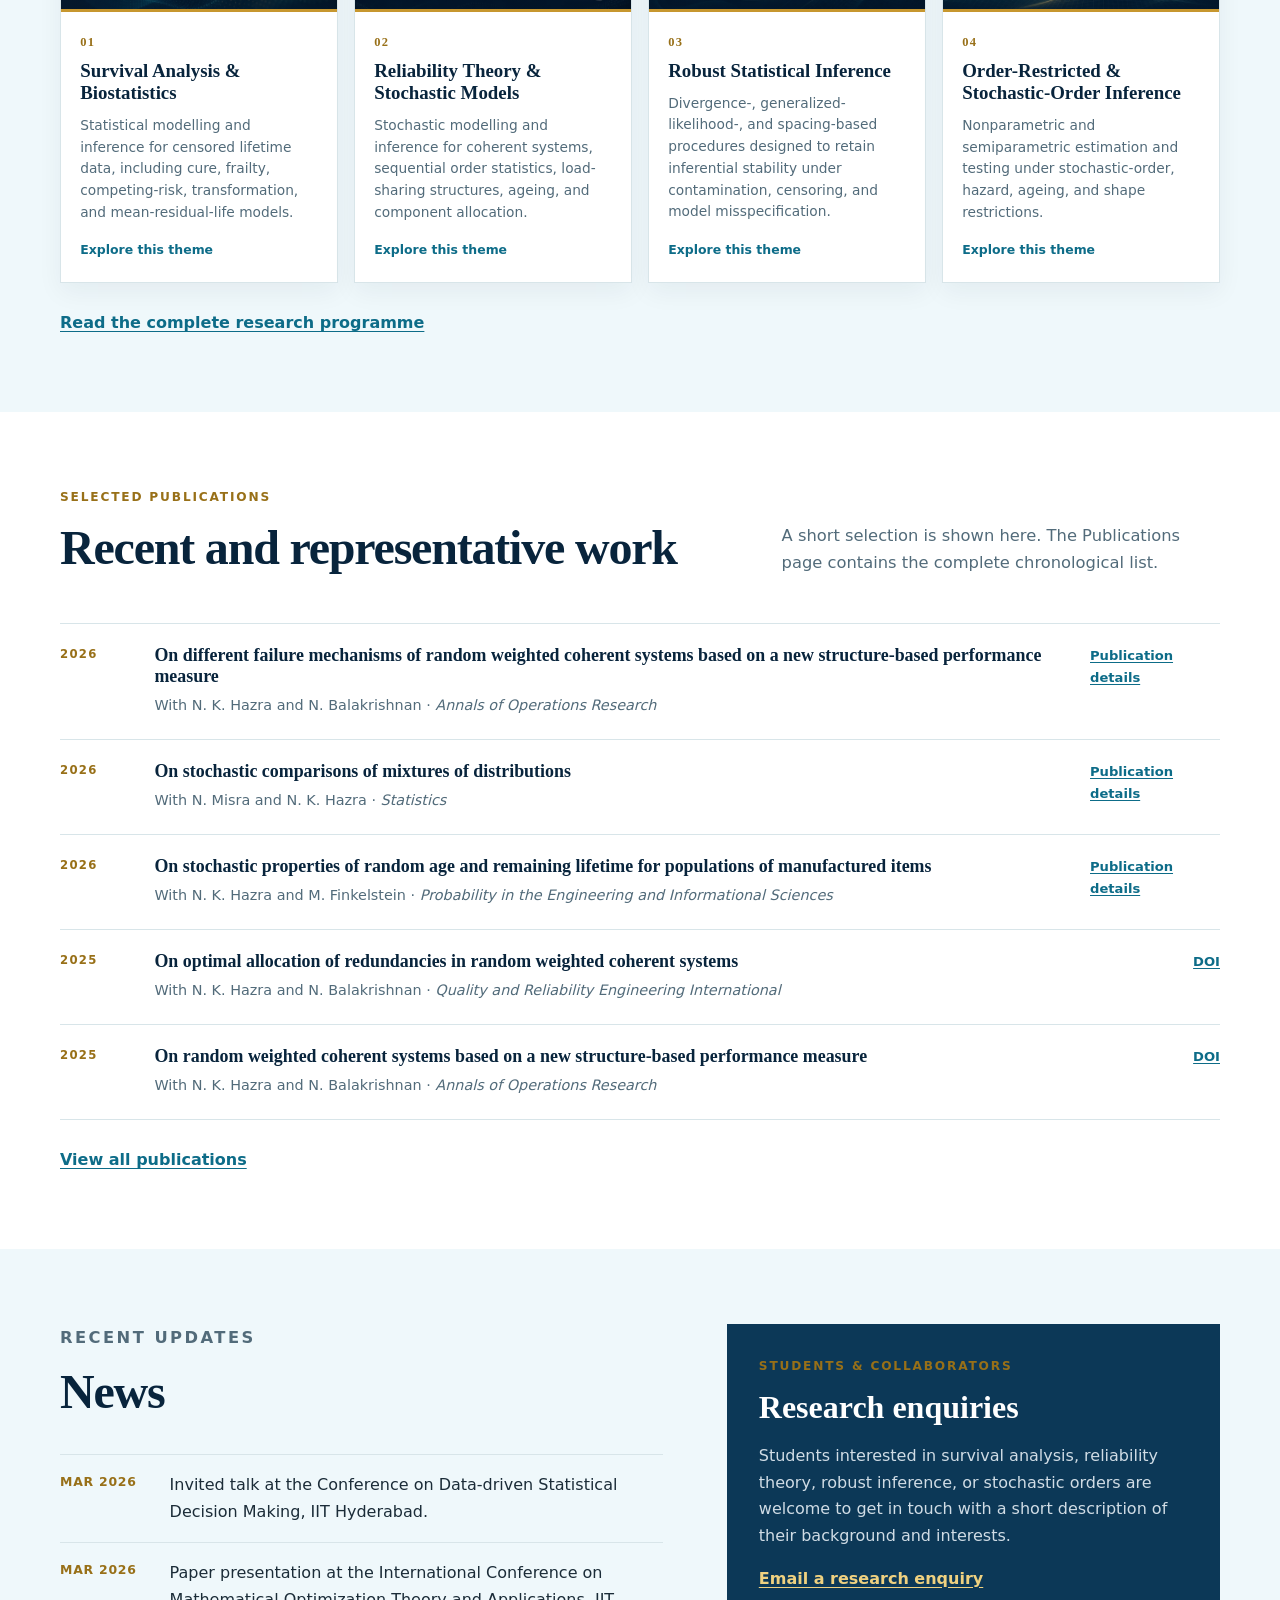
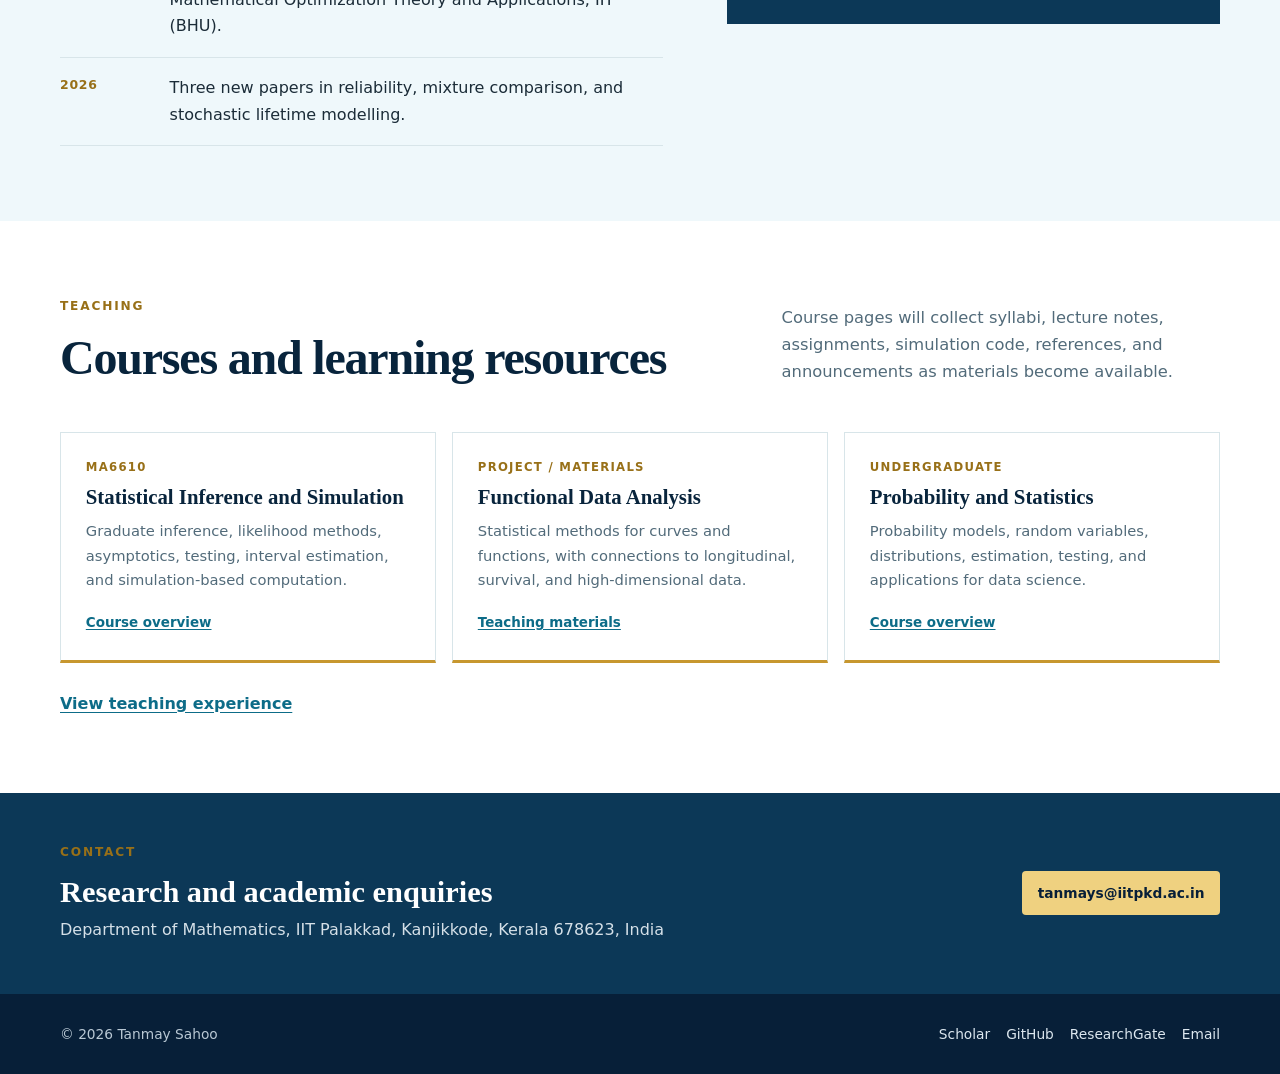
==== commit 7a6b93c3: "Refresh academic website design Add a brighter visual style, transparent navigation, smaller sea quo" ====
--- a/index.html
+++ b/index.html
@@ -33,7 +33,7 @@
     <section class="sea-quote" aria-label="Personal reflection">
       <img src="sea-photo.jpg" alt="A quiet beach with two palm trees beside the sea">
       <div class="sea-quote-overlay">
-        <blockquote>“Sometimes we win…sometimes we learn.”</blockquote>
+        <blockquote>“Sometimes we win… sometimes we learn.”</blockquote>
       </div>
     </section>
 
@@ -43,7 +43,7 @@
           <p class="eyebrow">Statistics · Reliability · Survival</p>
           <h1>Tanmay Sahoo</h1>
           <p class="hero-role">Assistant Professor, Department of Mathematics<br>Indian Institute of Technology Palakkad</p>
-          <p class="hero-summary">My research interests lie at the intersection of Survival Analysis, Reliability Theory, Stochastic Order-Restricted Inference, and Robust Statistical Inference.</p>
+          <p class="hero-summary hero-biography">I am an Assistant Professor in the <a href="https://iitpkd.ac.in/mathematics">Department of Mathematics</a> at the <a href="https://iitpkd.ac.in/">Indian Institute of Technology Palakkad</a>. After completing my undergraduate and postgraduate studies from Vidyasagar University, I obtained a Ph.D. in Probability and Statistics from the <a href="https://iitj.ac.in/department/index.php?id=mathematics">Department of Mathematics</a> at the <a href="https://iitj.ac.in/">Indian Institute of Technology Jodhpur</a>, India, under the supervision of <a href="https://sites.google.com/view/nil-kamal-hazra/home">Dr. Nil Kamal Hazra</a>. Subsequently, I was a postdoc in the <a href="https://www.iitk.ac.in/math/">Department of Mathematics and Statistics</a> at the <a href="https://www.iitk.ac.in/">Indian Institute of Technology Kanpur</a>, India, under the supervision of <a href="https://home.iitk.ac.in/~neeraj/">Prof. Neeraj Misra</a>. I work primarily in the areas of statistics and reliability theory.</p>
           <div class="button-row" aria-label="Academic profiles and contact">
             <a class="button button-primary" href="https://drive.google.com/file/d/1tpxeve-uI7SJWE60jwJx71-h8awggx4u/view?usp=sharing">CV</a>
             <a class="button button-secondary" href="https://scholar.google.com/citations?user=leg3kHUAAAAJ&amp;hl=en">Google Scholar</a>
@@ -56,276 +56,66 @@
         </figure>
       </div>
     </section>
-<!--
-    <section class="section" id="research-themes">
+
+    <section class="section research-showcase" id="research-themes">
       <div class="container">
-        <div class="section-heading split-heading">
-          <div><p class="eyebrow">Research themes</p><h2>Inference for complex lifetime data</h2></div>
-          <p>My work brings together probability, statistical inference, and reliability theory to study censoring, dependence, robustness, ageing, and constrained structure.</p>
-        </div>
-        <div class="cards research-cards">
-          <article class="card"><span class="card-number">01</span><h3>Survival Analysis</h3><p>Methods for censored lifetime data, transformation models, cure and frailty structures, and modern computational approaches.</p><p class="card-links"><a href="publications.html">Related papers</a><a href="#project-censoring">Current project</a></p></article>
-          <article class="card"><span class="card-number">02</span><h3>Reliability Theory</h3><p>Coherent systems, redundancy allocation, component importance, ageing, and random weighted system structures.</p><p class="card-links"><a href="publications.html">Related papers</a><a href="#project-reliability">Current project</a></p></article>
-          <article class="card"><span class="card-number">03</span><h3>Robust Statistical Inference</h3><p>Divergence-based estimation and testing procedures designed to remain stable under contamination and model misspecification.</p><p class="card-links"><a href="publications.html">Related papers</a><a href="#project-divergence">Current project</a></p></article>
-          <article class="card"><span class="card-number">04</span><h3>Order-Restricted &amp; Stochastic-Order Inference</h3><p>Shape-constrained estimation and stochastic comparison of mixtures, systems, order statistics, and dependent lifetime models.</p><p class="card-links"><a href="publications.html">Related papers</a><a href="#project-orders">Current project</a></p></article>
-        </div>
-      </div>
-    </section>
--->
-    <section class="section research-showcase" id="research-themes">
-  <div class="container">
-
-    <div class="section-heading research-intro">
-      <p class="eyebrow">Research</p>
-      <h2>Statistical methods for lifetime and reliability data</h2>
-      <p>
-        My research is methodology-driven and motivated by applications in
-        reliability and biomedical time-to-event data. I develop statistical
-        methods for censored and dependent lifetime data, with particular
-        emphasis on robust inference, stochastic orders, order-restricted
-        inference, survival models, and the reliability of complex systems.
-      </p>
-    </div>
-
-    <div class="research-theme-grid">
-
-      <!-- Survival Analysis and Biostatistics -->
-      <a class="research-theme-card"
-         href="publications.html?area=survival"
-         aria-label="View publications in Survival Analysis and Biostatistics">
-
-        <div class="research-theme-visual">
-          <svg viewBox="0 0 800 440"
-               role="img"
-               aria-labelledby="survival-title">
-            <title id="survival-title">
-              Ordered survival curves with censoring marks
-            </title>
-
-            <g class="visual-grid">
-              <path d="M90 70V360M90 360H730"/>
-              <path d="M90 290H730M90 220H730M90 150H730M250 70V360M410 70V360M570 70V360"/>
-            </g>
-
-            <path class="visual-line visual-gold"
-                  d="M90 95H190V120H285V155H390V195H500V245H610V292H705V325"/>
-
-            <path class="visual-line visual-blue"
-                  d="M90 115H165V150H245V195H345V235H450V285H560V320H675V345H720"/>
-
-            <g class="censor-marks">
-              <path d="M270 143V167M258 155H282"/>
-              <path d="M485 233V257M473 245H497"/>
-              <path d="M548 308V332M536 320H560"/>
-              <path d="M596 280V304M584 292H608"/>
-            </g>
-
-            <text x="98" y="55">Survival probability</text>
-            <text x="645" y="392">Time</text>
-          </svg>
+        <div class="section-heading research-intro">
+          <p class="eyebrow">Research</p>
+          <h2>Research interests</h2>
+          <p>My research interests lie at the intersection of Survival Analysis, Reliability Theory, Stochastic Order-Restricted Inference, and Robust Statistical Inference.</p>
         </div>
 
-        <div class="research-theme-copy">
-          <span class="research-theme-number">01</span>
-          <h3>Survival Analysis &amp; Biostatistics</h3>
-          <p>
-            Censoring, cure and frailty models, competing risks, transformation
-            models, mean residual life, and modern computational methods.
-          </p>
-          <span class="research-theme-link">Explore related research →</span>
-        </div>
-      </a>
+        <div class="research-theme-grid">
+          <a class="research-theme-card" href="research.html#survival-analysis" aria-label="Read about Survival Analysis and Biostatistics">
+            <figure class="research-theme-image">
+              <img src="research-theme-survival.webp" alt="Survival curves, censoring marks, biomedical observations, and follow-up timelines" loading="lazy">
+            </figure>
+            <div class="research-theme-copy">
+              <span class="research-theme-number">01</span>
+              <h3>Survival Analysis &amp; Biostatistics</h3>
+              <p>Statistical modelling and inference for censored lifetime data, including cure, frailty, competing-risk, transformation, and mean-residual-life models.</p>
+              <span class="research-theme-link">Explore this theme</span>
+            </div>
+          </a>
 
-      <!-- Reliability and Stochastic Models -->
-      <a class="research-theme-card"
-         href="publications.html?area=reliability"
-         aria-label="View publications in Reliability and Stochastic Models">
+          <a class="research-theme-card" href="research.html#reliability-theory" aria-label="Read about Reliability Theory and Stochastic Models">
+            <figure class="research-theme-image">
+              <img src="research-theme-reliability.webp" alt="A coherent reliability system with connected components and multiple functioning paths" loading="lazy">
+            </figure>
+            <div class="research-theme-copy">
+              <span class="research-theme-number">02</span>
+              <h3>Reliability Theory &amp; Stochastic Models</h3>
+              <p>Stochastic modelling and inference for coherent systems, sequential order statistics, load-sharing structures, ageing, and component allocation.</p>
+              <span class="research-theme-link">Explore this theme</span>
+            </div>
+          </a>
 
-        <div class="research-theme-visual">
-          <svg viewBox="0 0 800 440"
-               role="img"
-               aria-labelledby="reliability-title">
-            <title id="reliability-title">
-              Network diagram representing a coherent reliability system
-            </title>
+          <a class="research-theme-card" href="research.html#robust-inference" aria-label="Read about Robust Statistical Inference">
+            <figure class="research-theme-image">
+              <img src="research-theme-robust.webp" alt="A stable statistical fit surrounded by regular observations and a small number of outliers" loading="lazy">
+            </figure>
+            <div class="research-theme-copy">
+              <span class="research-theme-number">03</span>
+              <h3>Robust Statistical Inference</h3>
+              <p>Divergence-, generalized-likelihood-, and spacing-based procedures designed to retain inferential stability under contamination, censoring, and model misspecification.</p>
+              <span class="research-theme-link">Explore this theme</span>
+            </div>
+          </a>
 
-            <g class="system-paths">
-              <path d="M85 220H180"/>
-              <path d="M180 220L285 115"/>
-              <path d="M180 220L285 220"/>
-              <path d="M180 220L285 325"/>
-              <path d="M335 115L475 115"/>
-              <path d="M335 220L475 220"/>
-              <path d="M335 325L475 325"/>
-              <path d="M525 115L630 220"/>
-              <path d="M525 220H630"/>
-              <path d="M525 325L630 220"/>
-              <path d="M680 220H735"/>
-            </g>
-
-            <g class="system-components">
-              <circle cx="180" cy="220" r="24"/>
-              <rect x="285" y="90" width="50" height="50" rx="8"/>
-              <rect x="285" y="195" width="50" height="50" rx="8"/>
-              <rect x="285" y="300" width="50" height="50" rx="8"/>
-              <rect x="475" y="90" width="50" height="50" rx="8"/>
-              <rect x="475" y="195" width="50" height="50" rx="8"/>
-              <rect x="475" y="300" width="50" height="50" rx="8"/>
-              <circle cx="655" cy="220" r="26"/>
-            </g>
-
-            <g class="system-labels">
-              <text x="164" y="226">IN</text>
-              <text x="300" y="122">1</text>
-              <text x="300" y="227">2</text>
-              <text x="300" y="332">3</text>
-              <text x="490" y="122">4</text>
-              <text x="490" y="227">5</text>
-              <text x="490" y="332">6</text>
-              <text x="638" y="226">OUT</text>
-            </g>
-          </svg>
+          <a class="research-theme-card" href="research.html#order-restricted-inference" aria-label="Read about Order-Restricted and Stochastic-Order Inference">
+            <figure class="research-theme-image">
+              <img src="research-theme-order-restricted.webp" alt="Ordered noncrossing curves, distribution shapes, and a projection onto a constraint cone" loading="lazy">
+            </figure>
+            <div class="research-theme-copy">
+              <span class="research-theme-number">04</span>
+              <h3>Order-Restricted &amp; Stochastic-Order Inference</h3>
+              <p>Nonparametric and semiparametric estimation and testing under stochastic-order, hazard, ageing, and shape restrictions.</p>
+              <span class="research-theme-link">Explore this theme</span>
+            </div>
+          </a>
         </div>
 
-        <div class="research-theme-copy">
-          <span class="research-theme-number">02</span>
-          <h3>Reliability &amp; Stochastic Models</h3>
-          <p>
-            Coherent systems, redundancy allocation, component importance,
-            ageing, mixtures, and dependent lifetime models.
-          </p>
-          <span class="research-theme-link">Explore related research →</span>
-        </div>
-      </a>
-
-      <!-- Robust Statistical Inference -->
-      <a class="research-theme-card"
-         href="publications.html?area=robust-inference"
-         aria-label="View publications in Robust Statistical Inference">
-
-        <div class="research-theme-visual">
-          <svg viewBox="0 0 800 440"
-               role="img"
-               aria-labelledby="robust-title">
-            <title id="robust-title">
-              Robust regression in the presence of contaminated observations
-            </title>
-
-            <g class="visual-grid">
-              <path d="M90 65V360M90 360H730"/>
-              <path d="M90 285H730M90 210H730M90 135H730"/>
-            </g>
-
-            <path class="visual-line visual-gold"
-                  d="M105 322C220 284 320 240 415 205C520 165 610 125 715 84"/>
-
-            <path class="visual-line visual-blue visual-dashed"
-                  d="M105 338C240 304 350 255 440 211C550 158 638 97 715 35"/>
-
-            <g class="data-points">
-              <circle cx="135" cy="315" r="8"/>
-              <circle cx="190" cy="290" r="8"/>
-              <circle cx="248" cy="278" r="8"/>
-              <circle cx="300" cy="250" r="8"/>
-              <circle cx="355" cy="235" r="8"/>
-              <circle cx="415" cy="203" r="8"/>
-              <circle cx="470" cy="190" r="8"/>
-              <circle cx="528" cy="160" r="8"/>
-              <circle cx="585" cy="140" r="8"/>
-              <circle cx="642" cy="112" r="8"/>
-              <circle cx="694" cy="93" r="8"/>
-            </g>
-
-            <g class="outlier-points">
-              <circle cx="235" cy="95" r="12"/>
-              <circle cx="585" cy="318" r="12"/>
-            </g>
-
-            <text x="105" y="48">Stable inference under contamination</text>
-          </svg>
-        </div>
-
-        <div class="research-theme-copy">
-          <span class="research-theme-number">03</span>
-          <h3>Robust Statistical Inference</h3>
-          <p>
-            Divergence-based inference, generalized likelihood, spacing-based
-            methods, contamination, and robust Bayesian procedures.
-          </p>
-          <span class="research-theme-link">Explore related research →</span>
-        </div>
-      </a>
-
-      <!-- Order-Restricted Inference -->
-      <a class="research-theme-card"
-         href="publications.html?area=order-restricted"
-         aria-label="View publications in Order-Restricted Inference">
-
-        <div class="research-theme-visual">
-          <svg viewBox="0 0 800 440"
-               role="img"
-               aria-labelledby="order-title">
-            <title id="order-title">
-              Non-crossing curves under stochastic-order restrictions
-            </title>
-
-            <g class="visual-grid">
-              <path d="M90 65V360M90 360H730"/>
-              <path d="M90 285H730M90 210H730M90 135H730"/>
-              <path d="M250 65V360M410 65V360M570 65V360"/>
-            </g>
-
-            <path class="ordered-curve curve-one"
-                  d="M95 110C205 122 295 145 385 180C480 217 585 270 720 334"/>
-
-            <path class="ordered-curve curve-two"
-                  d="M95 85C210 95 300 115 395 145C500 180 605 230 720 285"/>
-
-            <path class="ordered-curve curve-three"
-                  d="M95 65C210 72 315 88 410 115C520 145 625 183 720 230"/>
-
-            <g class="order-arrows">
-              <path d="M625 258V211"/>
-              <path d="M615 223L625 211L635 223"/>
-              <path d="M625 203V156"/>
-              <path d="M615 168L625 156L635 168"/>
-            </g>
-
-            <text x="105" y="402">Ordered survival and ageing structures</text>
-          </svg>
-        </div>
-
-        <div class="research-theme-copy">
-          <span class="research-theme-number">04</span>
-          <h3>Order-Restricted Inference</h3>
-          <p>
-            Stochastic comparisons, shape constraints, hazard and ageing orders,
-            and constrained estimation and testing.
-          </p>
-          <span class="research-theme-link">Explore related research →</span>
-        </div>
-      </a>
-
-    </div>
-
-    <p class="section-link">
-      <a href="research.html">Read the complete research programme →</a>
-    </p>
-
-  </div>
-</section>
-    
-    <section class="section section-alt" id="projects">
-      <div class="container">
-        <div class="section-heading"><p class="eyebrow">Current research projects</p><h2>Methodological directions</h2><p>Ongoing work spans robust inference, modern survival modelling, shape constraints, and the reliability of complex systems.</p></div>
-        <div class="project-grid">
-          <article class="project-card" id="project-censoring"><p class="project-kicker">Survival</p><h3>Robust inference under censoring</h3><p>Robust estimation and testing for censored lifetime data, with attention to restricted-time functionals and resistance to contamination.</p></article>
-          <article class="project-card"><p class="project-kicker">Computation</p><h3>Gaussian-process and deep survival models</h3><p>Flexible predictive models for complex time-to-event data while retaining uncertainty quantification and interpretable lifetime summaries.</p></article>
-          <article class="project-card" id="project-orders"><p class="project-kicker">Constraints</p><h3>Stochastic-order-constrained inference</h3><p>Estimation and testing under hazard, cumulative-hazard, mean-residual-life, and related stochastic-order restrictions.</p></article>
-          <article class="project-card" id="project-reliability"><p class="project-kicker">Systems</p><h3>Reliability of coherent systems</h3><p>Performance measures, component allocation, ageing, and comparison for coherent and random weighted system structures.</p></article>
-          <article class="project-card" id="project-divergence"><p class="project-kicker">Foundations</p><h3>Generalized likelihood and divergence-based inference</h3><p>Stable estimators and test statistics developed through divergence measures, generalized likelihood ideas, and sample-spacing methods.</p></article>
-        </div>
-        <p class="section-link"><a href="research.html">Read the full research programme →</a></p>
+        <p class="section-link"><a href="research.html">Read the complete research programme</a></p>
       </div>
     </section>
 
@@ -339,7 +129,7 @@
           <article class="selected-paper"><p class="paper-year">2025</p><h3>On optimal allocation of redundancies in random weighted coherent systems</h3><p>With N. K. Hazra and N. Balakrishnan · <em>Quality and Reliability Engineering International</em></p><p class="paper-links"><a href="https://doi.org/10.1002/qre.70160">DOI</a></p></article>
           <article class="selected-paper"><p class="paper-year">2025</p><h3>On random weighted coherent systems based on a new structure-based performance measure</h3><p>With N. K. Hazra and N. Balakrishnan · <em>Annals of Operations Research</em></p><p class="paper-links"><a href="https://doi.org/10.1007/s10479-025-06663-z">DOI</a></p></article>
         </div>
-        <p class="section-link"><a href="publications.html">View all publications →</a></p>
+        <p class="section-link"><a href="publications.html">View all publications</a></p>
       </div>
     </section>
 
@@ -357,7 +147,7 @@
           <p class="eyebrow">Students &amp; collaborators</p>
           <h2>Research enquiries</h2>
           <p>Students interested in survival analysis, reliability theory, robust inference, or stochastic orders are welcome to get in touch with a short description of their background and interests.</p>
-          <a class="text-link" href="mailto:tanmays@iitpkd.ac.in?subject=Research%20enquiry">Email a research enquiry →</a>
+          <a class="text-link" href="mailto:tanmays@iitpkd.ac.in?subject=Research%20enquiry">Email a research enquiry</a>
         </aside>
       </div>
     </section>
@@ -366,11 +156,11 @@
       <div class="container">
         <div class="section-heading split-heading"><div><p class="eyebrow">Teaching</p><h2>Courses and learning resources</h2></div><p>Course pages will collect syllabi, lecture notes, assignments, simulation code, references, and announcements as materials become available.</p></div>
         <div class="course-grid">
-          <article class="course-card"><p class="course-code">MA6610</p><h3>Statistical Inference and Simulation</h3><p>Graduate inference, likelihood methods, asymptotics, testing, interval estimation, and simulation-based computation.</p><a href="teaching.html#ma6610">Course overview →</a></article>
-          <article class="course-card"><p class="course-code">Project / materials</p><h3>Functional Data Analysis</h3><p>Statistical methods for curves and functions, with connections to longitudinal, survival, and high-dimensional data.</p><a href="teaching.html#functional-data">Teaching materials →</a></article>
-          <article class="course-card"><p class="course-code">Undergraduate</p><h3>Probability and Statistics</h3><p>Probability models, random variables, distributions, estimation, testing, and applications for data science.</p><a href="teaching.html#probability-statistics">Course overview →</a></article>
+          <article class="course-card"><p class="course-code">MA6610</p><h3>Statistical Inference and Simulation</h3><p>Graduate inference, likelihood methods, asymptotics, testing, interval estimation, and simulation-based computation.</p><a href="teaching.html#ma6610">Course overview</a></article>
+          <article class="course-card"><p class="course-code">Project / materials</p><h3>Functional Data Analysis</h3><p>Statistical methods for curves and functions, with connections to longitudinal, survival, and high-dimensional data.</p><a href="teaching.html#functional-data">Teaching materials</a></article>
+          <article class="course-card"><p class="course-code">Undergraduate</p><h3>Probability and Statistics</h3><p>Probability models, random variables, distributions, estimation, testing, and applications for data science.</p><a href="teaching.html#probability-statistics">Course overview</a></article>
         </div>
-        <p class="section-link"><a href="teaching.html">View teaching experience →</a></p>
+        <p class="section-link"><a href="teaching.html">View teaching experience</a></p>
       </div>
     </section>
 
--- a/styles.css
+++ b/styles.css
@@ -1,22 +1,22 @@
 :root {
   color-scheme: light;
-  --navy-950: #0b1f33;
-  --navy-900: #122d47;
-  --navy-800: #1b4668;
-  --gold-600: #a87918;
-  --gold-500: #c3942e;
-  --gold-300: #dfbf72;
-  --gold-100: #f7edd3;
-  --ink: #202a33;
-  --heading: #0b1f33;
-  --muted: #596875;
-  --line: #d9dedf;
-  --surface: #fffefa;
-  --surface-alt: #f3f2ec;
-  --page: #f8f7f2;
-  --link: #235f78;
+  --navy-950: #071f38;
+  --navy-900: #0c3857;
+  --navy-800: #125d79;
+  --gold-600: #987018;
+  --gold-500: #c7972f;
+  --gold-300: #efd180;
+  --gold-100: #fff5d9;
+  --ink: #1b2c38;
+  --heading: #08243c;
+  --muted: #526b7a;
+  --line: #d8e5e9;
+  --surface: #ffffff;
+  --surface-alt: #eff8fb;
+  --page: #f7fcfe;
+  --link: #0d6c88;
   --header-text: #e8eef3;
-  --shadow: 0 16px 42px rgba(11, 31, 51, 0.08);
+  --shadow: 0 18px 46px rgba(8, 59, 84, 0.11);
   --max-width: 1160px;
 }
 
@@ -76,13 +76,15 @@
 }
 
 .site-header {
-  position: sticky;
+  position: absolute;
   top: 0;
+  left: 0;
+  width: 100%;
   z-index: 50;
   color: white;
-  background: rgba(7, 21, 34, 0.97);
+  background: linear-gradient(180deg, rgba(4, 25, 44, 0.66), rgba(4, 25, 44, 0.05));
   border-bottom: 1px solid rgba(255, 255, 255, 0.11);
-  backdrop-filter: blur(12px);
+  backdrop-filter: blur(4px);
 }
 
 .header-inner {
@@ -189,7 +191,9 @@
   font-size: clamp(1.05rem, 2vw, 1.24rem);
   font-weight: 650;
 }
-.hero-summary { max-width: 690px; margin: 1.15rem 0 0; color: var(--muted); font-size: 1.04rem; }
+.hero-summary { max-width: 760px; margin: 1.15rem 0 0; color: var(--muted); font-size: 1.04rem; }
+.hero-biography { line-height: 1.78; }
+.hero-biography a { color: var(--link); font-weight: 650; }
 .profile-note { margin: 0.8rem 0 0; color: var(--muted); font-size: 0.78rem; }
 
 .button-row { display: flex; flex-wrap: wrap; gap: 0.65rem; margin-top: 1.65rem; }
@@ -271,6 +275,103 @@
 .project-card h3 { margin: 0.48rem 0 0.5rem; font-size: 1.2rem; }
 .project-card > p:last-child { margin: 0; color: var(--muted); font-size: 0.91rem; }
 
+/* Illustrated research themes */
+.research-showcase { background: var(--surface-alt); }
+.research-intro { max-width: 930px; }
+.research-intro > p:last-child { max-width: 890px; }
+
+.research-theme-grid {
+  display: grid;
+  grid-template-columns: repeat(4, minmax(0, 1fr));
+  gap: 1rem;
+  align-items: stretch;
+}
+
+.research-theme-card {
+  display: flex;
+  min-width: 0;
+  overflow: hidden;
+  flex-direction: column;
+  color: var(--ink);
+  background: var(--surface);
+  border: 1px solid var(--line);
+  box-shadow: 0 9px 24px rgba(11, 31, 51, 0.055);
+  text-decoration: none;
+  transition: transform 180ms ease, border-color 180ms ease, box-shadow 180ms ease;
+}
+
+.research-theme-card:hover {
+  color: var(--ink);
+  border-color: var(--gold-500);
+  box-shadow: 0 18px 40px rgba(11, 31, 51, 0.13);
+  transform: translateY(-5px);
+}
+
+.research-theme-image {
+  position: relative;
+  overflow: hidden;
+  aspect-ratio: 16 / 9;
+  margin: 0;
+  background: var(--navy-950);
+  border-bottom: 3px solid var(--gold-500);
+}
+
+.research-theme-image::after {
+  content: "";
+  position: absolute;
+  inset: 0;
+  background: linear-gradient(180deg, transparent 58%, rgba(7, 21, 34, 0.32));
+  pointer-events: none;
+}
+
+.research-theme-image img {
+  width: 100%;
+  height: 100%;
+  object-fit: cover;
+  transition: transform 520ms cubic-bezier(0.2, 0.65, 0.3, 1);
+}
+
+.research-theme-card:hover .research-theme-image img {
+  transform: scale(1.055);
+}
+
+.research-theme-copy {
+  display: flex;
+  flex: 1;
+  padding: 1.25rem 1.2rem 1.35rem;
+  flex-direction: column;
+}
+
+.research-theme-number {
+  color: var(--gold-600);
+  font-family: Georgia, "Times New Roman", serif;
+  font-size: 0.78rem;
+  font-weight: 700;
+  letter-spacing: 0.1em;
+}
+
+.research-theme-copy h3 {
+  margin: 0.48rem 0 0.65rem;
+  font-size: 1.18rem;
+}
+
+.research-theme-copy p {
+  margin: 0;
+  color: var(--muted);
+  font-size: 0.86rem;
+  line-height: 1.58;
+}
+
+.research-theme-link {
+  margin-top: auto;
+  padding-top: 1rem;
+  color: var(--link);
+  font-size: 0.78rem;
+  font-weight: 800;
+}
+
+.research-theme-card:hover .research-theme-link { color: var(--gold-600); }
+
 .selected-publications { border-top: 1px solid var(--line); }
 .selected-paper {
   display: grid;
@@ -301,10 +402,33 @@
 .course-card > p:not(.course-code) { margin: 0 0 1rem; color: var(--muted); font-size: 0.92rem; }
 .course-card a { font-size: 0.84rem; font-weight: 750; }
 
-.page-hero { color: white; background: linear-gradient(135deg, var(--navy-950), var(--navy-800)); padding-block: 4.2rem; }
-.page-title { max-width: 820px; }
+.page-hero {
+  position: relative;
+  isolation: isolate;
+  min-height: 410px;
+  display: flex;
+  align-items: end;
+  color: white;
+  background-color: var(--navy-900);
+  background-position: center;
+  background-size: cover;
+  padding: 8.5rem 0 4.5rem;
+}
+.page-hero::before {
+  content: "";
+  position: absolute;
+  inset: 0;
+  z-index: -1;
+  background: linear-gradient(90deg, rgba(5, 29, 51, 0.92) 0%, rgba(5, 42, 65, 0.76) 43%, rgba(5, 42, 65, 0.14) 82%);
+}
+body[data-page="research"] .page-hero { background-image: url("page-header-research.webp"); background-position: center 45%; }
+body[data-page="publications"] .page-hero { background-image: url("page-header-publications.webp"); background-position: center 51%; }
+body[data-page="teaching"] .page-hero { background-image: url("page-header-teaching.webp"); background-position: center 48%; }
+body[data-page="talks"] .page-hero { background-image: url("page-header-talks-service.webp"); background-position: center 48%; }
+.page-title { max-width: 760px; }
 .page-title h1 { color: white; }
-.page-title > p { color: #d4e0e9; }
+.page-title > p { color: #e2f1f7; text-shadow: 0 2px 18px rgba(0, 0, 0, 0.3); }
+.page-title a { color: var(--gold-300) !important; }
 
 .prose { max-width: 860px; }
 .prose h2 { margin: 2.6rem 0 0.9rem; font-size: 1.75rem; }
@@ -331,23 +455,25 @@
 .timeline-item h3 { margin: 0; }
 .timeline-item p { margin: 0.3rem 0 0; color: var(--muted); }
 
-.sea-quote { position: relative; min-height: 290px; overflow: hidden; background: var(--navy-950); }
-.sea-quote img { width: 100%; height: clamp(290px, 31vw, 390px); object-fit: cover; object-position: 50% 58%; }
+.sea-quote { position: relative; min-height: 320px; overflow: hidden; background: var(--navy-950); }
+.sea-quote img { width: 100%; height: clamp(340px, 39vw, 520px); object-fit: cover; object-position: 50% 58%; }
 .sea-quote-overlay {
   position: absolute;
   inset: 0;
   display: grid;
   place-items: center;
   padding: 2rem;
-  background: linear-gradient(rgba(7, 21, 34, 0.05), rgba(7, 21, 34, 0.48));
+  align-items: end;
+  padding-bottom: clamp(2.2rem, 5vw, 4.3rem);
+  background: linear-gradient(rgba(7, 21, 34, 0.06), rgba(7, 21, 34, 0.46));
 }
 .sea-quote blockquote {
   max-width: 900px;
   margin: 0;
   color: white;
   font-family: Georgia, "Times New Roman", serif;
-  font-size: clamp(1.8rem, 4vw, 3.25rem);
-  font-weight: 700;
+  font-size: clamp(1.25rem, 2.35vw, 2.05rem);
+  font-weight: 650;
   line-height: 1.2;
   text-align: center;
   text-shadow: 0 2px 18px rgba(0, 0, 0, 0.75);
@@ -370,6 +496,7 @@
   .desktop-nav { gap: 0.72rem; }
   .desktop-nav a { font-size: 0.8rem; }
   .cards { grid-template-columns: repeat(2, 1fr); }
+  .research-theme-grid { grid-template-columns: repeat(2, minmax(0, 1fr)); }
   .project-grid { grid-template-columns: repeat(2, 1fr); }
   .project-card, .project-card:nth-child(4), .project-card:nth-child(5) { grid-column: auto; }
   .project-card:last-child { grid-column: 1 / -1; }
@@ -384,6 +511,7 @@
   .hero-copy { grid-row: 2; }
   .split-heading, .two-column { grid-template-columns: 1fr; gap: 2rem; }
   .course-grid { grid-template-columns: 1fr; }
+  .page-hero { min-height: 380px; padding: 7.7rem 0 3.5rem; }
 }
 
 @media (max-width: 620px) {
@@ -393,13 +521,20 @@
   .theme-toggle { min-width: 68px; padding-inline: 0.5rem; }
   .hero-grid { padding-block: 3rem; }
   .hero h1 { font-size: 3.2rem; }
+  .hero-biography { font-size: 0.98rem; }
   .section { padding-block: 3.7rem; }
   .cards, .project-grid { grid-template-columns: 1fr; }
+  .research-theme-grid { grid-template-columns: 1fr; }
+  .research-theme-copy { padding: 1.2rem; }
+  .research-theme-copy h3 { font-size: 1.3rem; }
   .project-card:last-child { grid-column: auto; }
   .selected-paper { grid-template-columns: 56px 1fr; }
   .paper-links { grid-column: 2; grid-row: auto; justify-self: start; margin-top: 0.45rem; }
   .contact-inner, .footer-inner { align-items: flex-start; flex-direction: column; }
   .news-item { grid-template-columns: 1fr; gap: 0.2rem; }
+  .page-hero { min-height: 355px; }
+  .page-hero::before { background: linear-gradient(90deg, rgba(5, 29, 51, 0.94), rgba(5, 42, 65, 0.68)); }
+  .sea-quote-overlay { padding-inline: 1rem; }
 }
 
 @media (prefers-reduced-motion: reduce) {
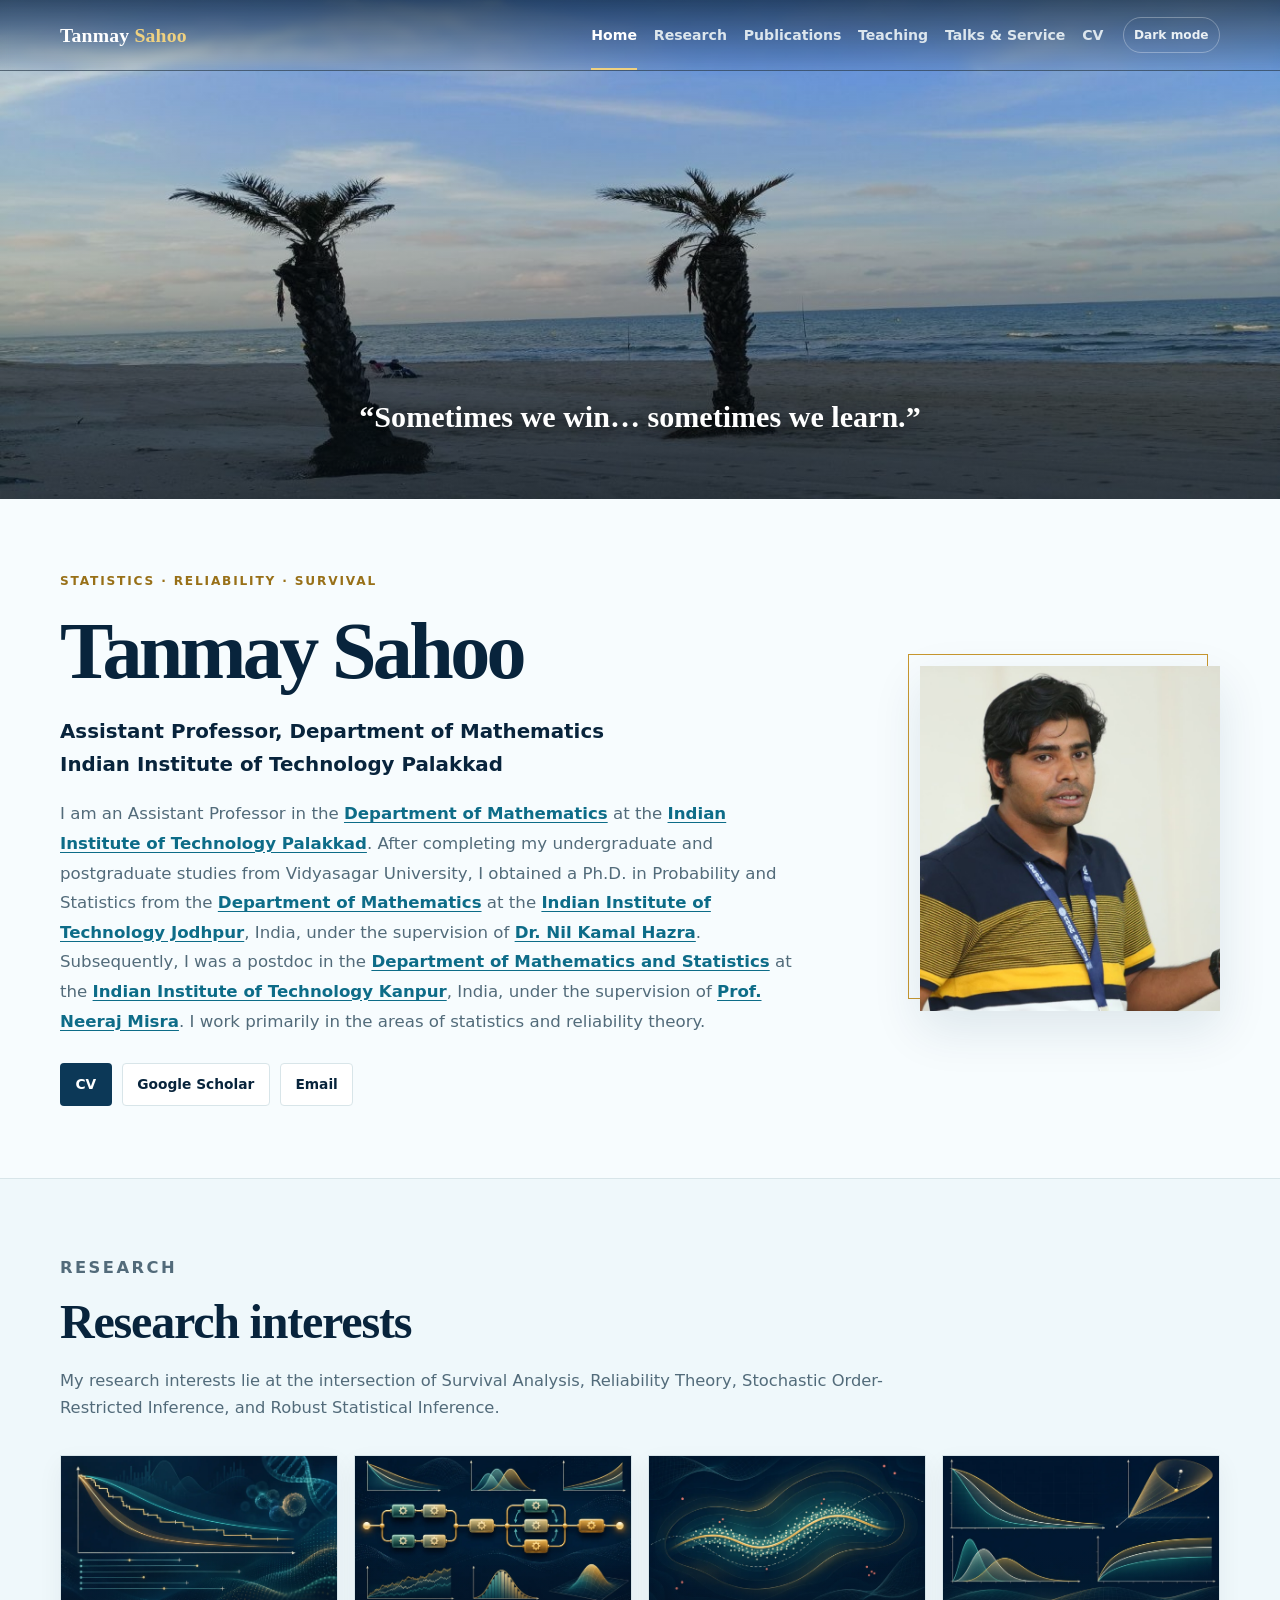
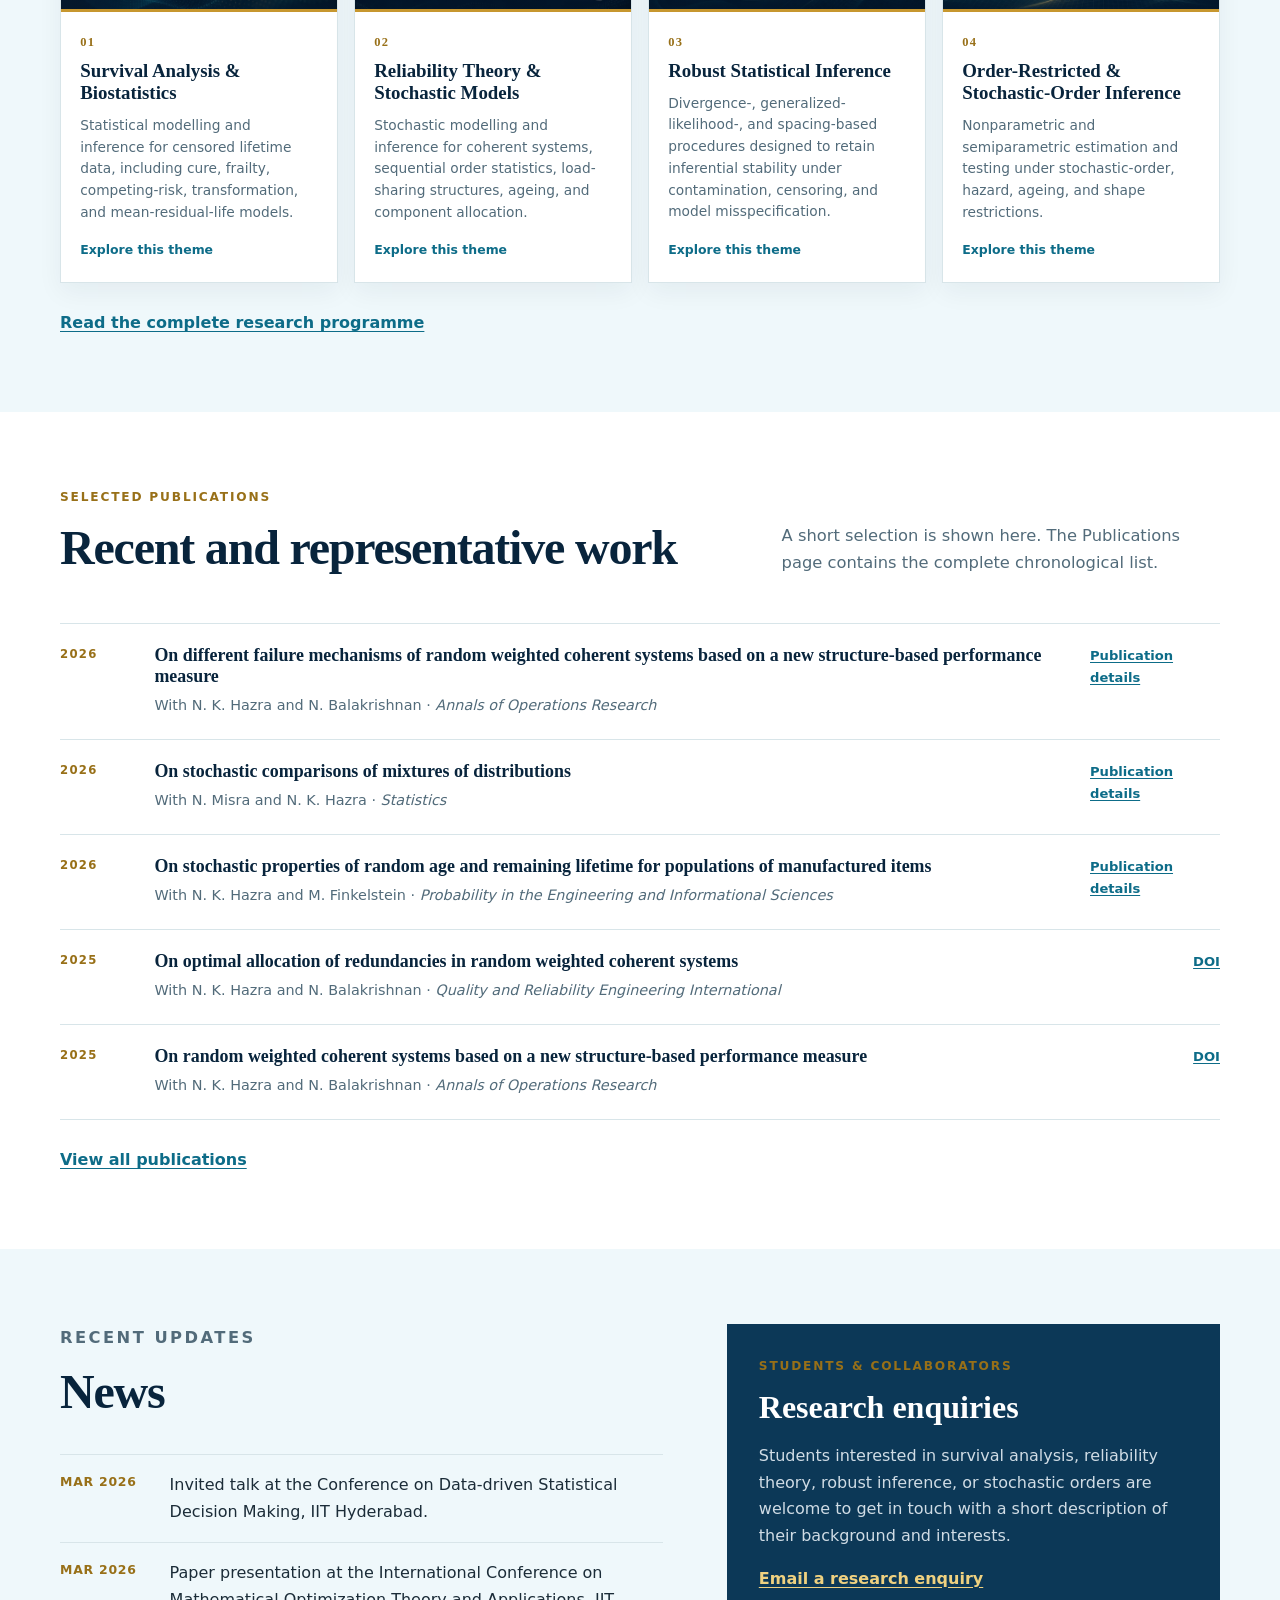
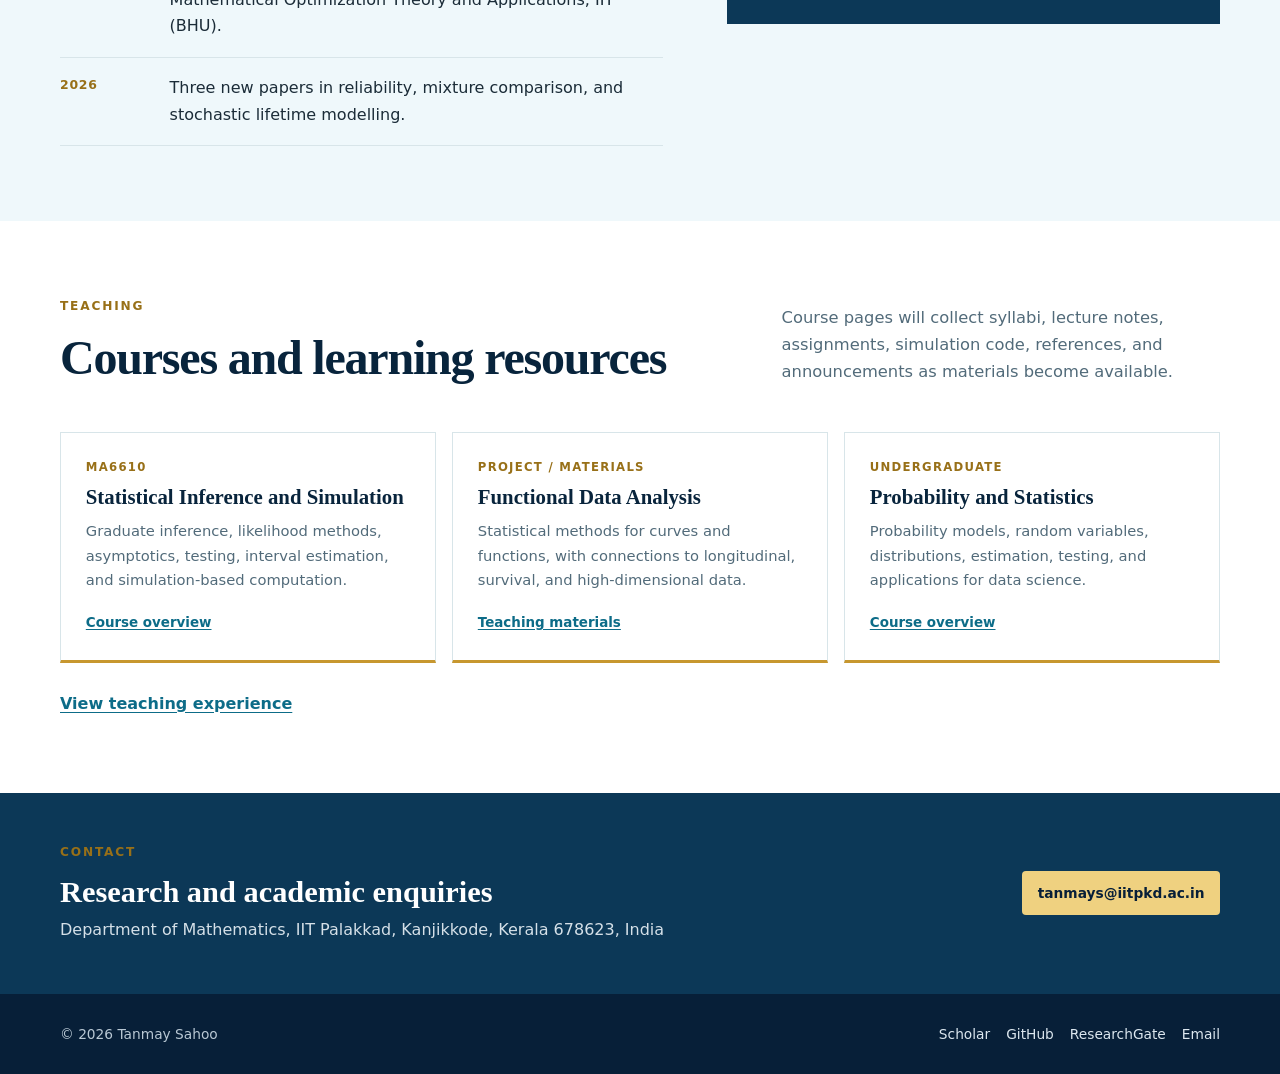
==== commit 2339379f: "Update index.html" ====
--- a/index.html
+++ b/index.html
@@ -47,7 +47,6 @@
           <div class="button-row" aria-label="Academic profiles and contact">
             <a class="button button-primary" href="https://drive.google.com/file/d/1tpxeve-uI7SJWE60jwJx71-h8awggx4u/view?usp=sharing">CV</a>
             <a class="button button-secondary" href="https://scholar.google.com/citations?user=leg3kHUAAAAJ&amp;hl=en">Google Scholar</a>
-            <a class="button button-secondary" href="https://github.com/sahootanmay3">GitHub</a>
             <a class="button button-secondary" href="mailto:tanmays@iitpkd.ac.in">Email</a>
           </div>
         </div>
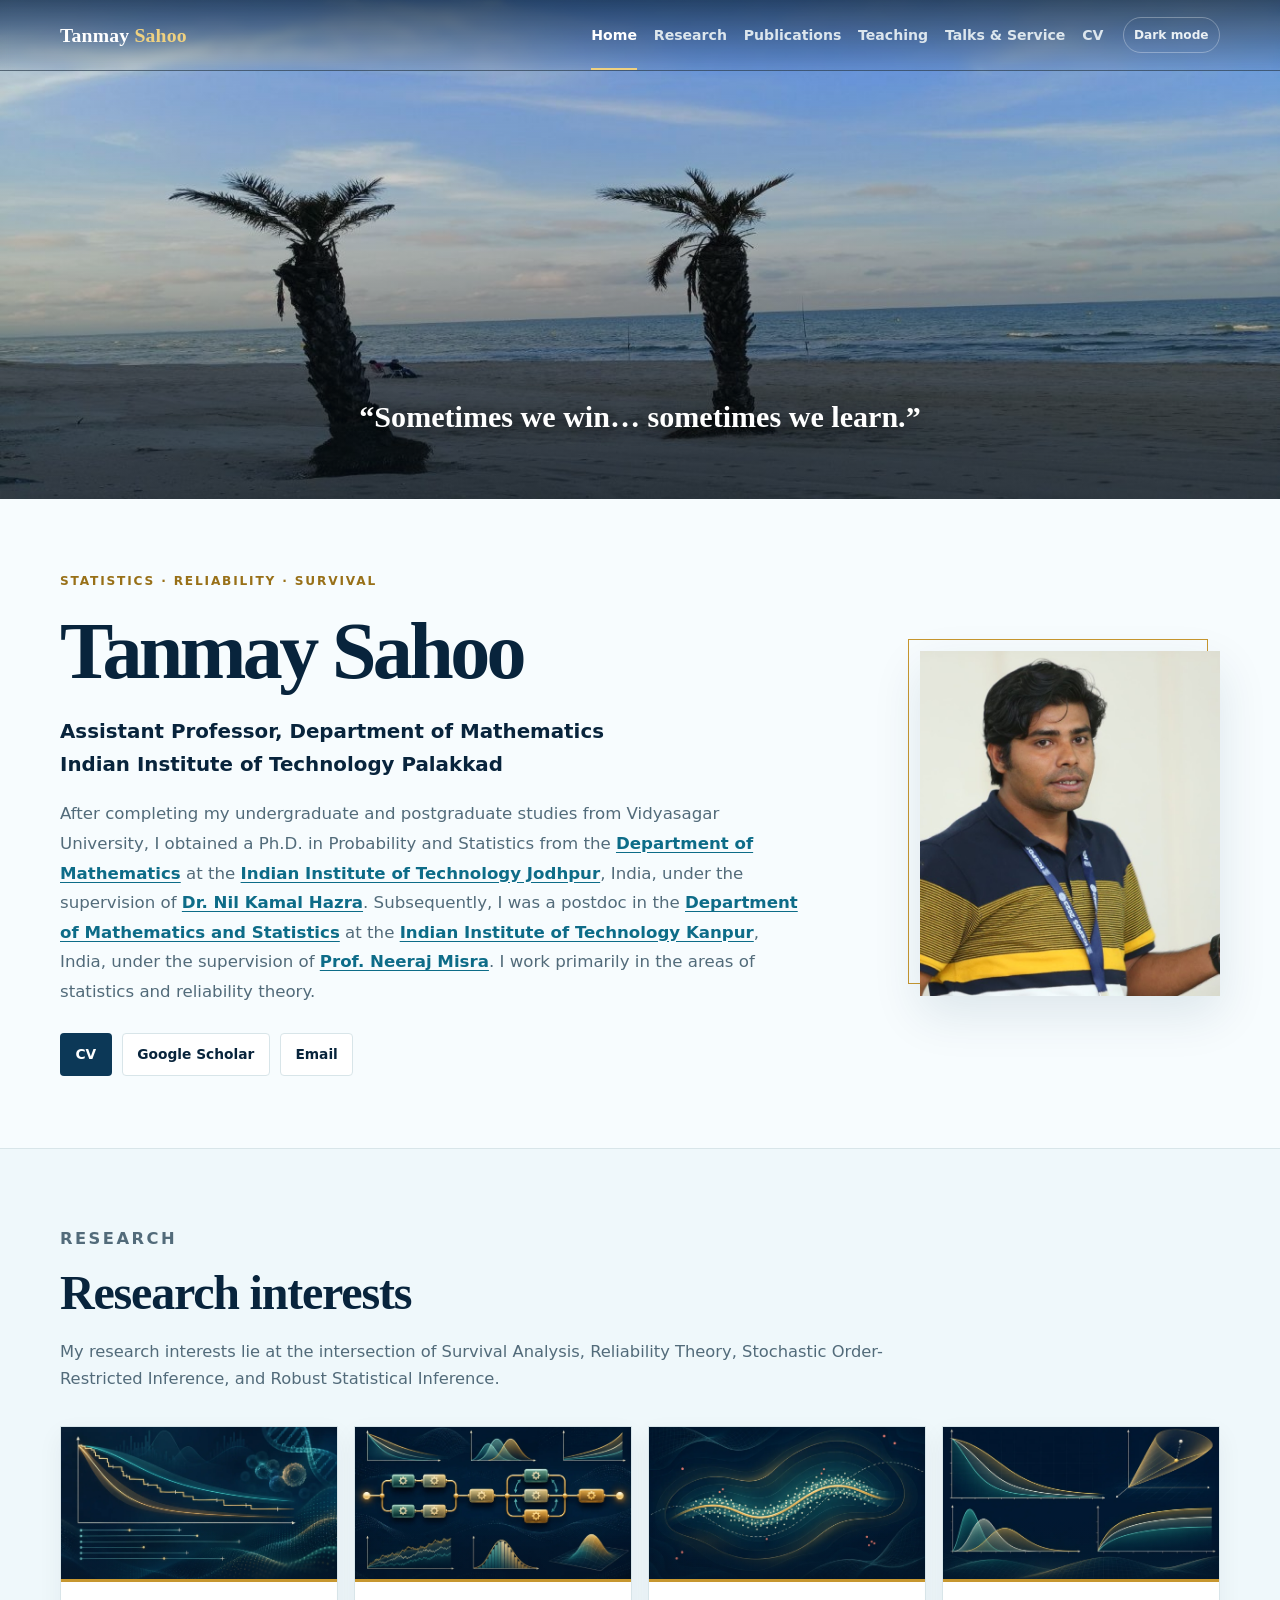
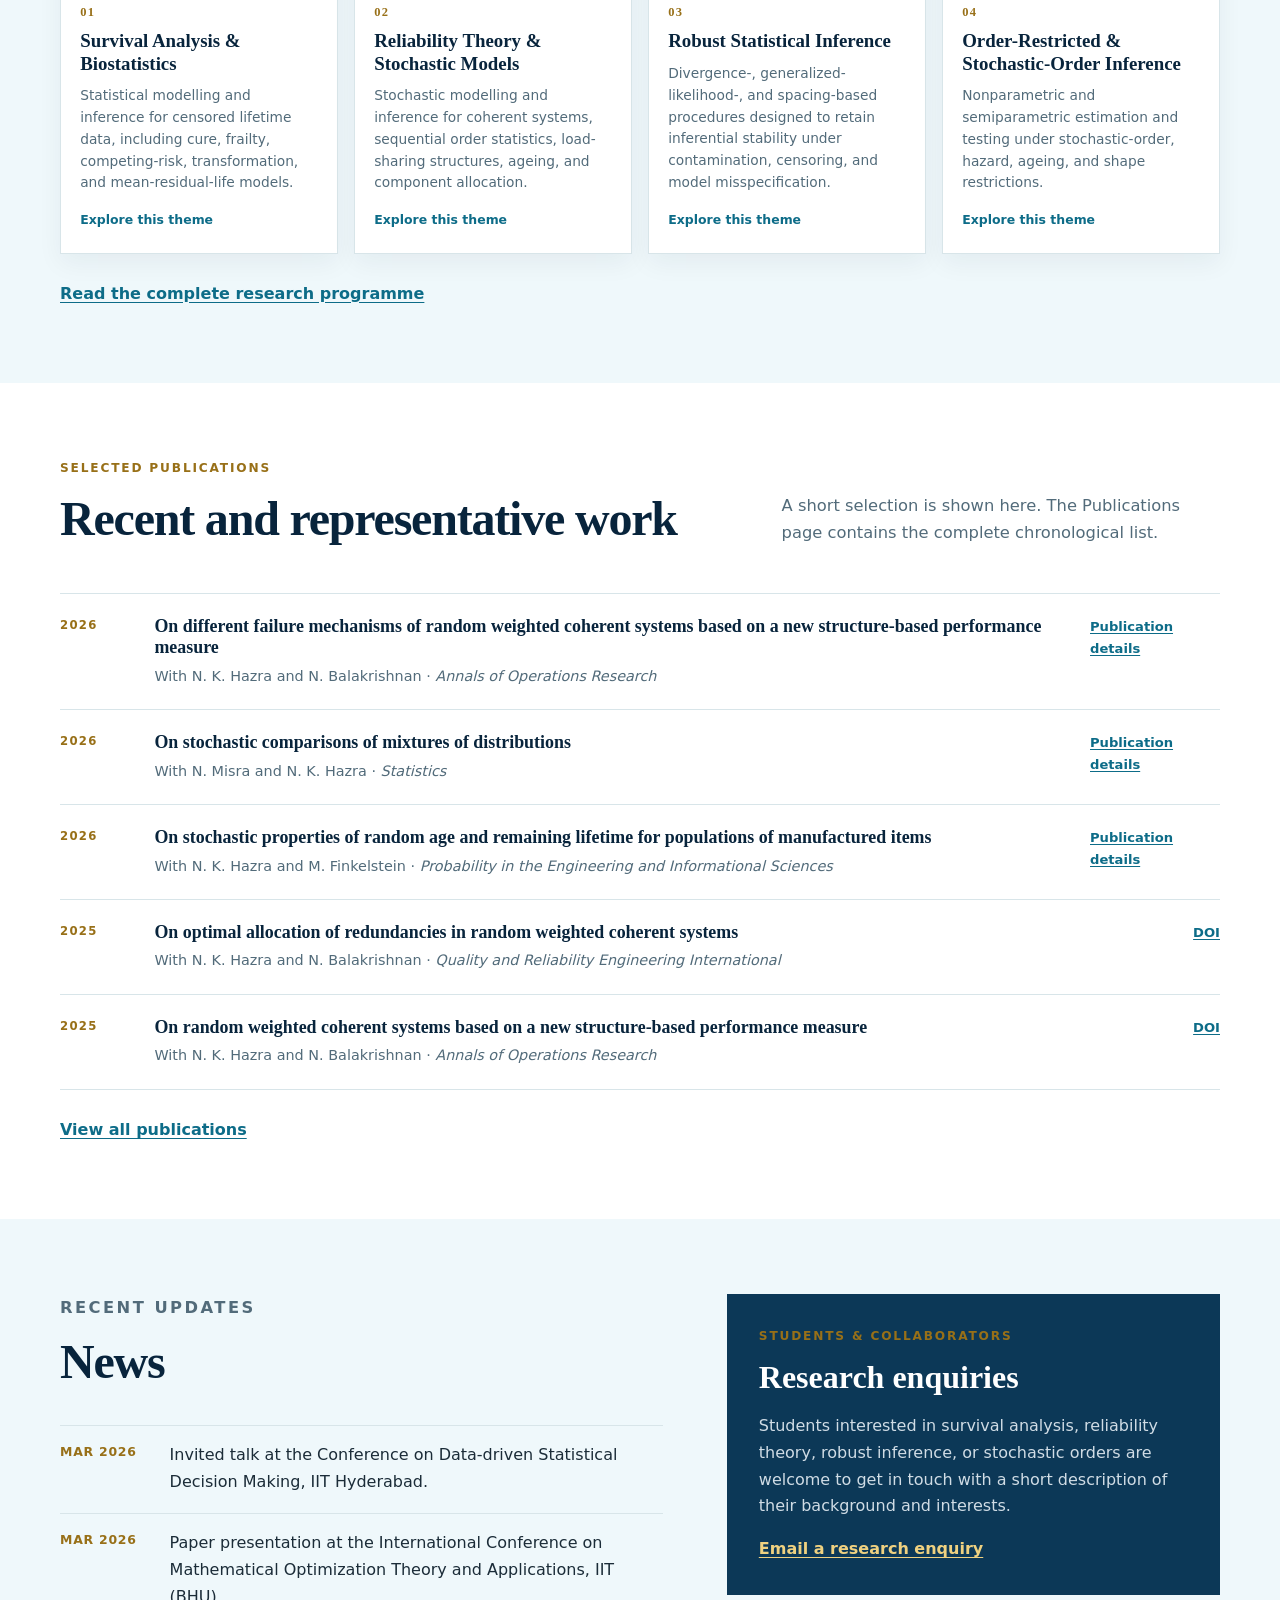
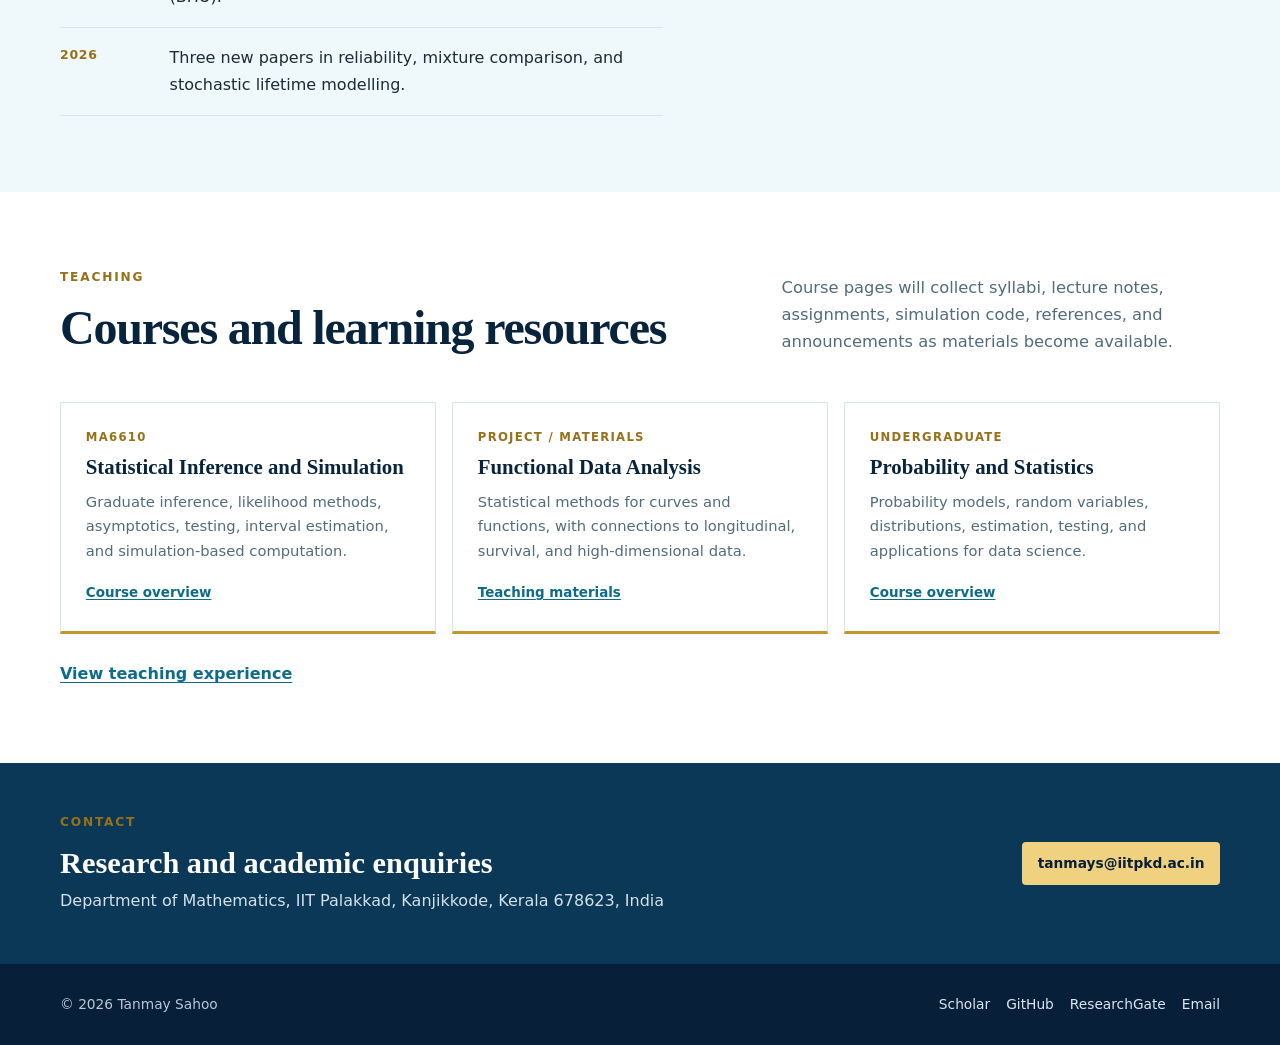
==== commit e31e99a2: "Update index.html" ====
--- a/index.html
+++ b/index.html
@@ -43,7 +43,7 @@
           <p class="eyebrow">Statistics · Reliability · Survival</p>
           <h1>Tanmay Sahoo</h1>
           <p class="hero-role">Assistant Professor, Department of Mathematics<br>Indian Institute of Technology Palakkad</p>
-          <p class="hero-summary hero-biography">I am an Assistant Professor in the <a href="https://iitpkd.ac.in/mathematics">Department of Mathematics</a> at the <a href="https://iitpkd.ac.in/">Indian Institute of Technology Palakkad</a>. After completing my undergraduate and postgraduate studies from Vidyasagar University, I obtained a Ph.D. in Probability and Statistics from the <a href="https://iitj.ac.in/department/index.php?id=mathematics">Department of Mathematics</a> at the <a href="https://iitj.ac.in/">Indian Institute of Technology Jodhpur</a>, India, under the supervision of <a href="https://sites.google.com/view/nil-kamal-hazra/home">Dr. Nil Kamal Hazra</a>. Subsequently, I was a postdoc in the <a href="https://www.iitk.ac.in/math/">Department of Mathematics and Statistics</a> at the <a href="https://www.iitk.ac.in/">Indian Institute of Technology Kanpur</a>, India, under the supervision of <a href="https://home.iitk.ac.in/~neeraj/">Prof. Neeraj Misra</a>. I work primarily in the areas of statistics and reliability theory.</p>
+          <p class="hero-summary hero-biography">After completing my undergraduate and postgraduate studies from Vidyasagar University, I obtained a Ph.D. in Probability and Statistics from the <a href="https://iitj.ac.in/department/index.php?id=mathematics">Department of Mathematics</a> at the <a href="https://iitj.ac.in/">Indian Institute of Technology Jodhpur</a>, India, under the supervision of <a href="https://sites.google.com/view/nil-kamal-hazra/home">Dr. Nil Kamal Hazra</a>. Subsequently, I was a postdoc in the <a href="https://www.iitk.ac.in/math/">Department of Mathematics and Statistics</a> at the <a href="https://www.iitk.ac.in/">Indian Institute of Technology Kanpur</a>, India, under the supervision of <a href="https://home.iitk.ac.in/~neeraj/">Prof. Neeraj Misra</a>. I work primarily in the areas of statistics and reliability theory.</p>
           <div class="button-row" aria-label="Academic profiles and contact">
             <a class="button button-primary" href="https://drive.google.com/file/d/1tpxeve-uI7SJWE60jwJx71-h8awggx4u/view?usp=sharing">CV</a>
             <a class="button button-secondary" href="https://scholar.google.com/citations?user=leg3kHUAAAAJ&amp;hl=en">Google Scholar</a>
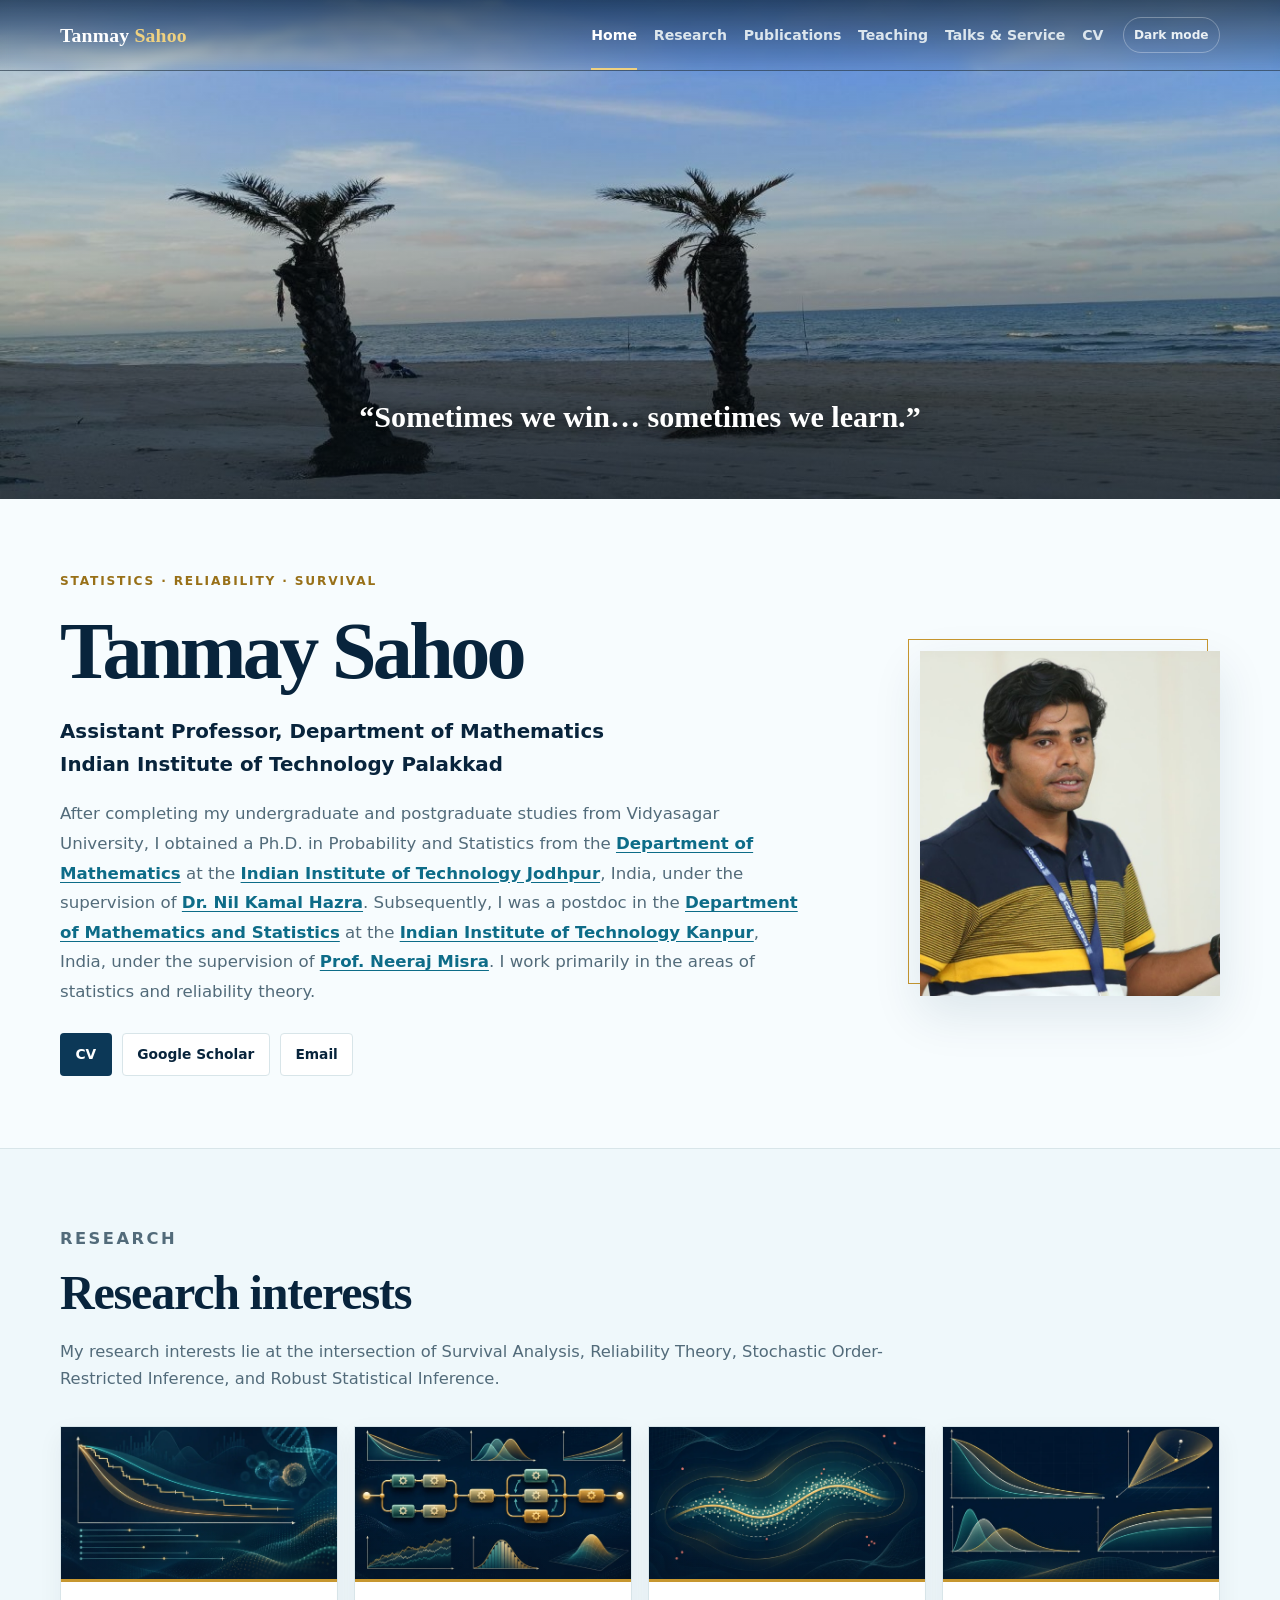
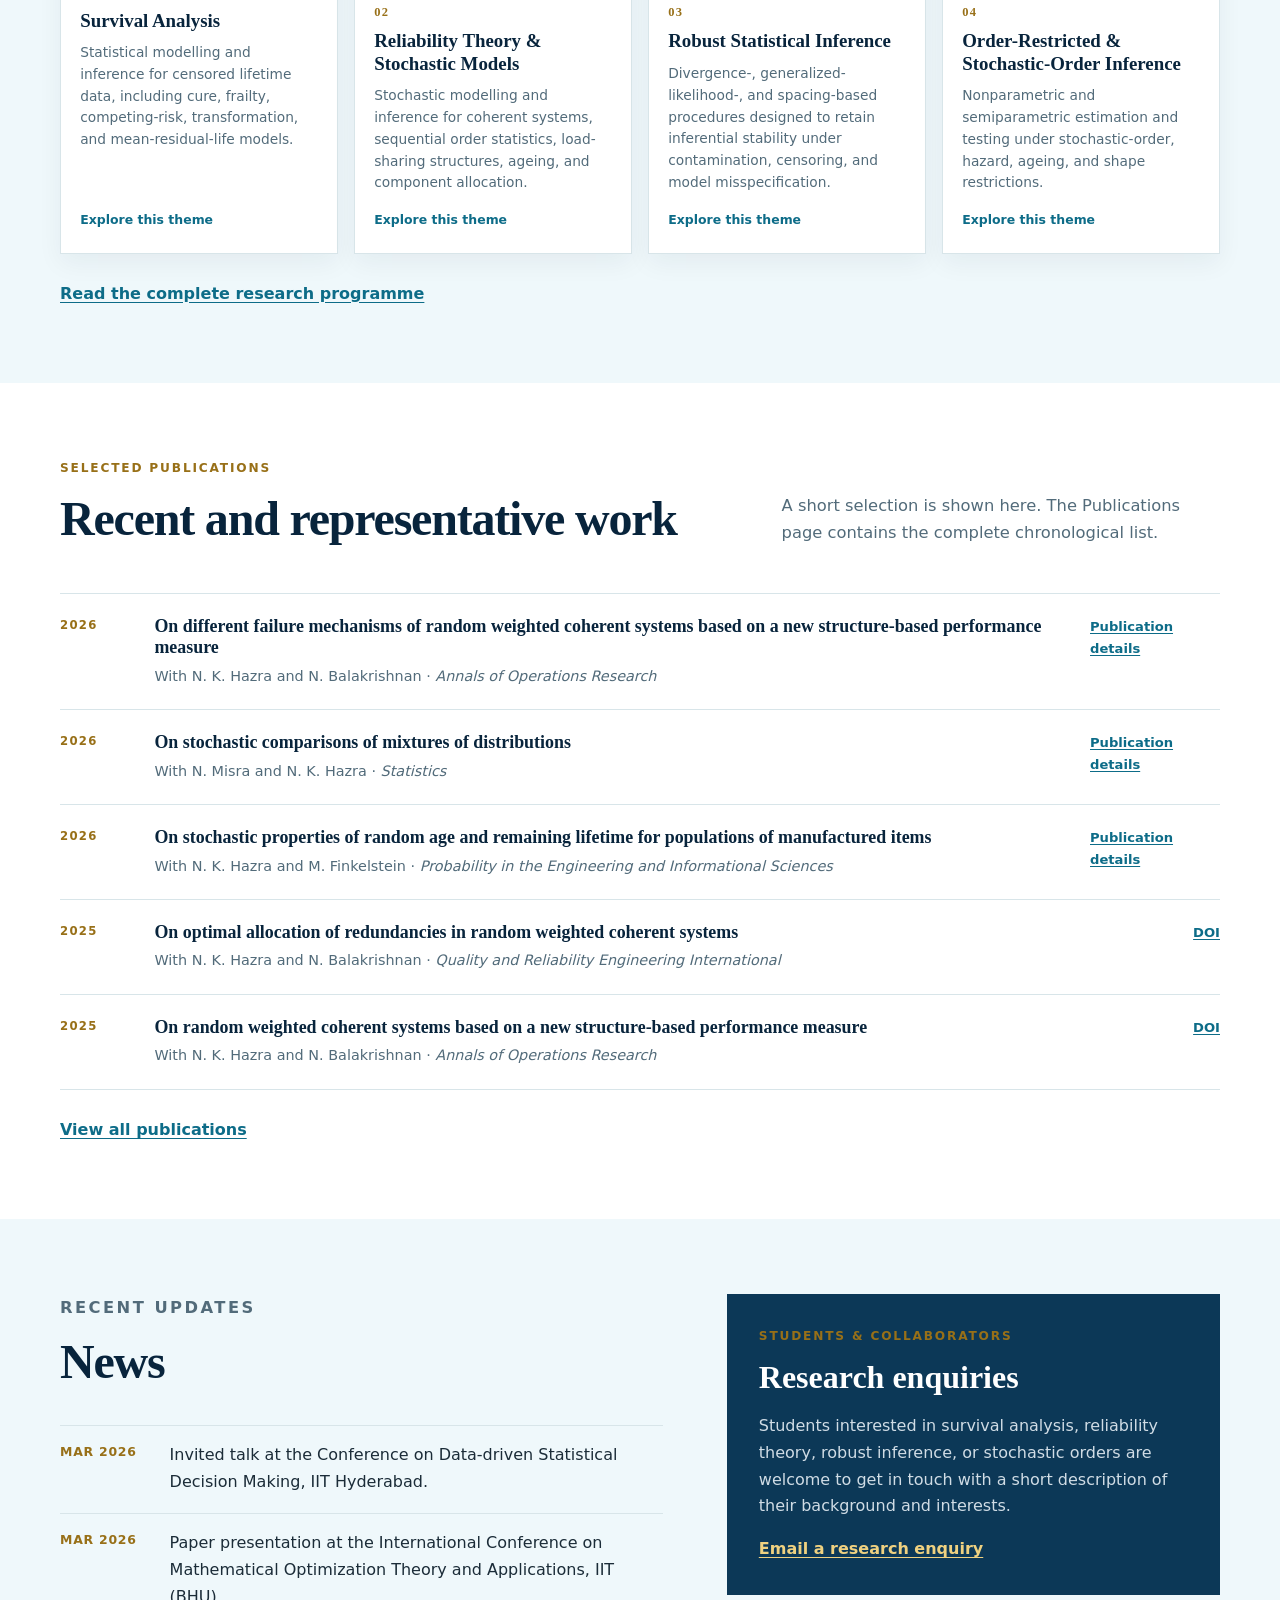
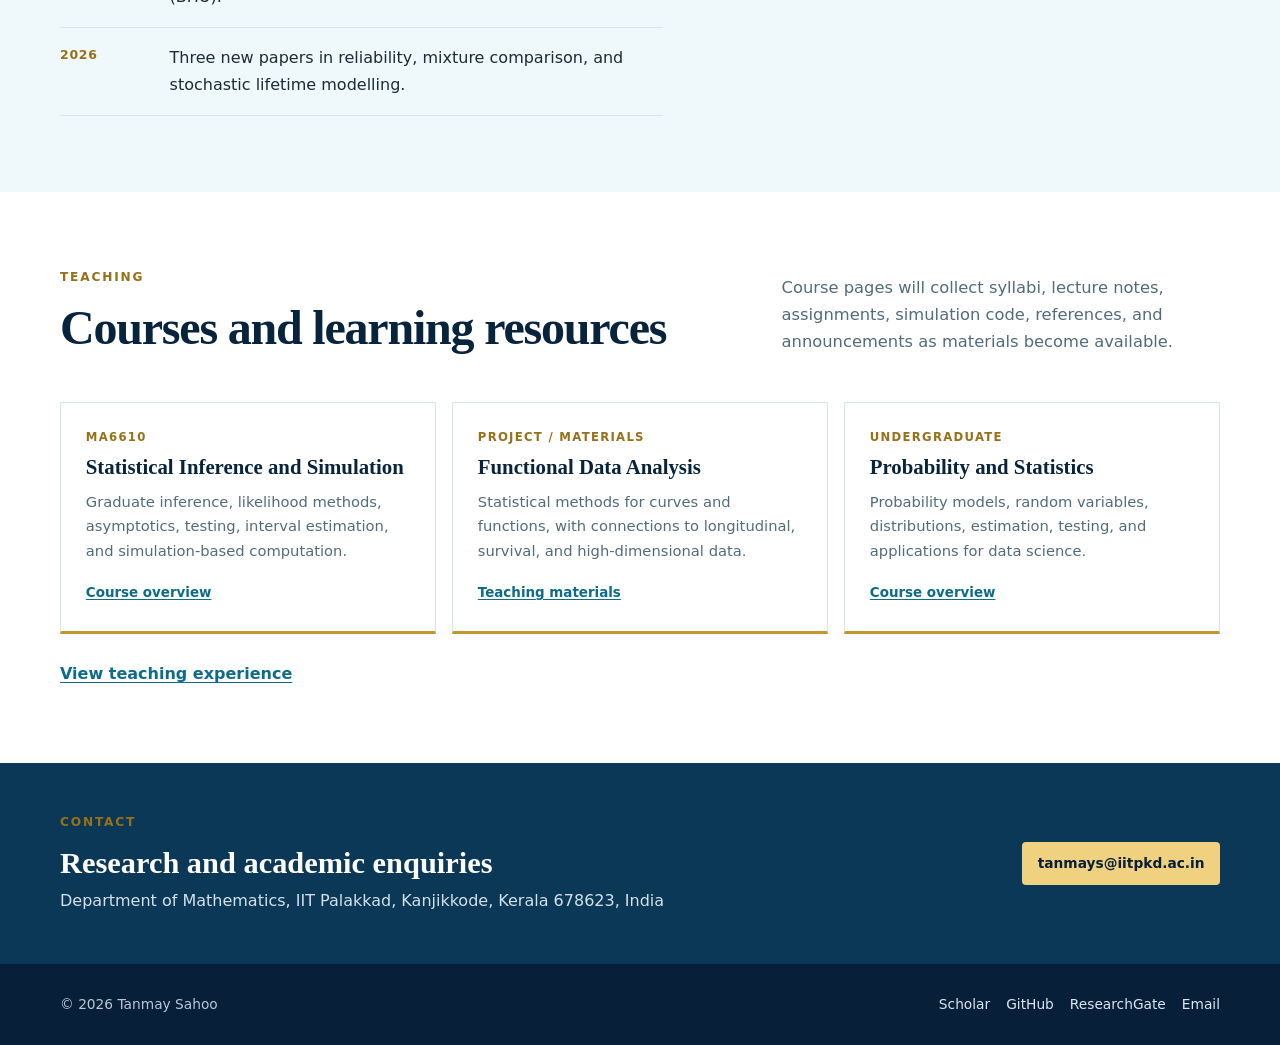
==== commit a03e1692: "Update index.html" ====
--- a/index.html
+++ b/index.html
@@ -70,8 +70,8 @@
               <img src="research-theme-survival.webp" alt="Survival curves, censoring marks, biomedical observations, and follow-up timelines" loading="lazy">
             </figure>
             <div class="research-theme-copy">
-              <span class="research-theme-number">01</span>
-              <h3>Survival Analysis &amp; Biostatistics</h3>
+              <span class="research-theme-number"></span>
+              <h3>Survival Analysis</h3>
               <p>Statistical modelling and inference for censored lifetime data, including cure, frailty, competing-risk, transformation, and mean-residual-life models.</p>
               <span class="research-theme-link">Explore this theme</span>
             </div>
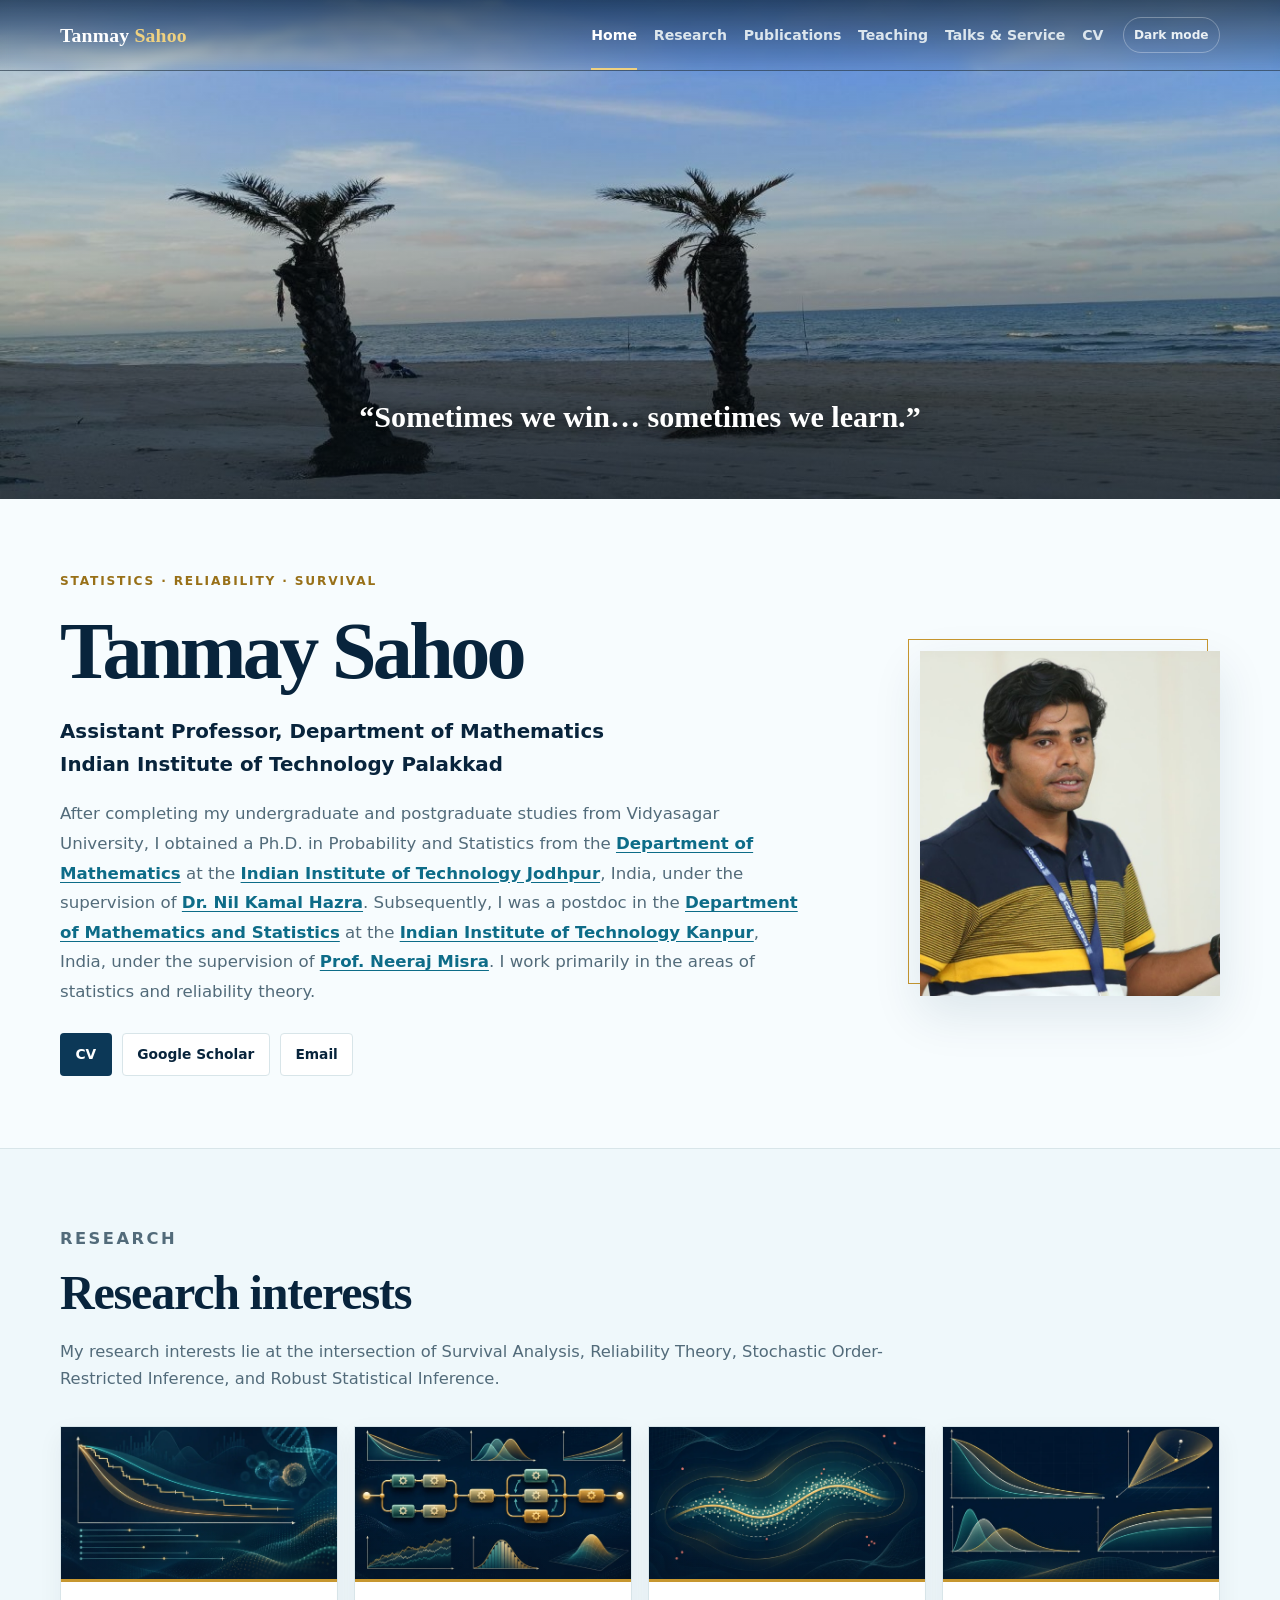
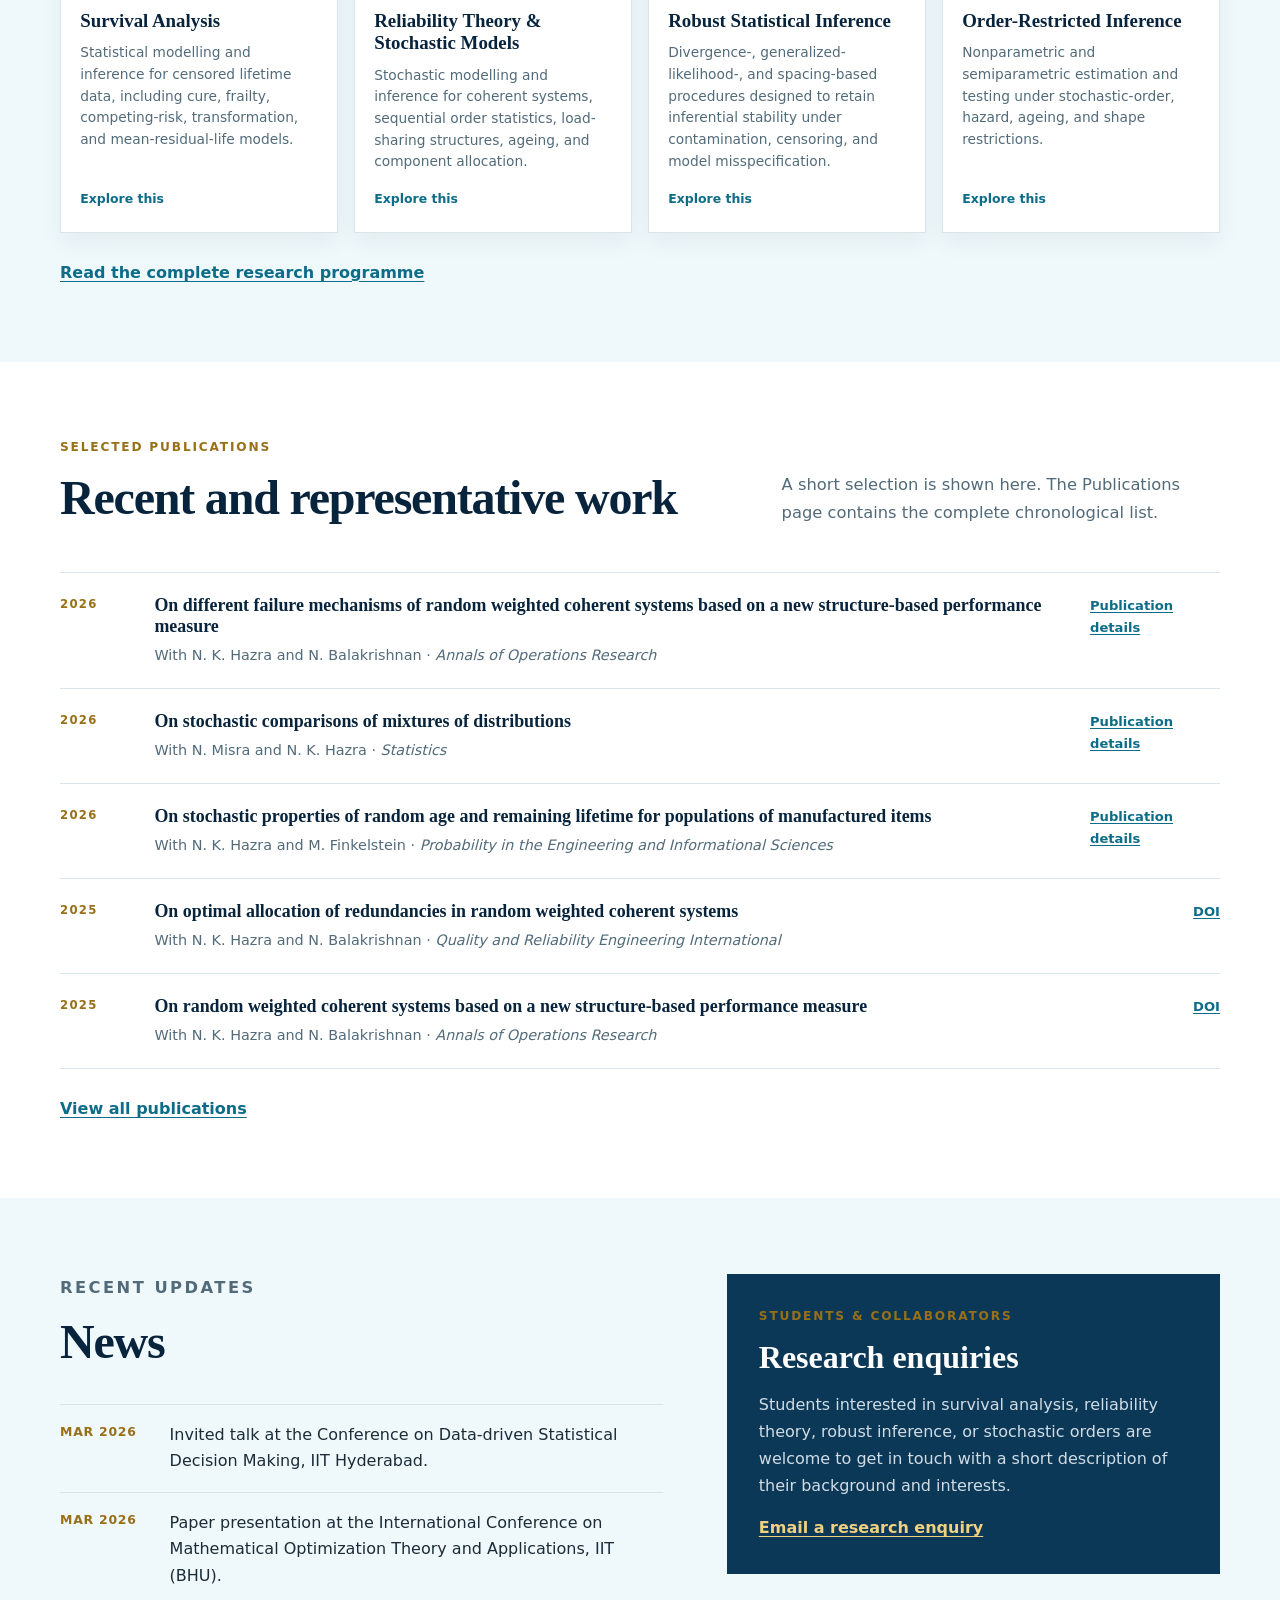
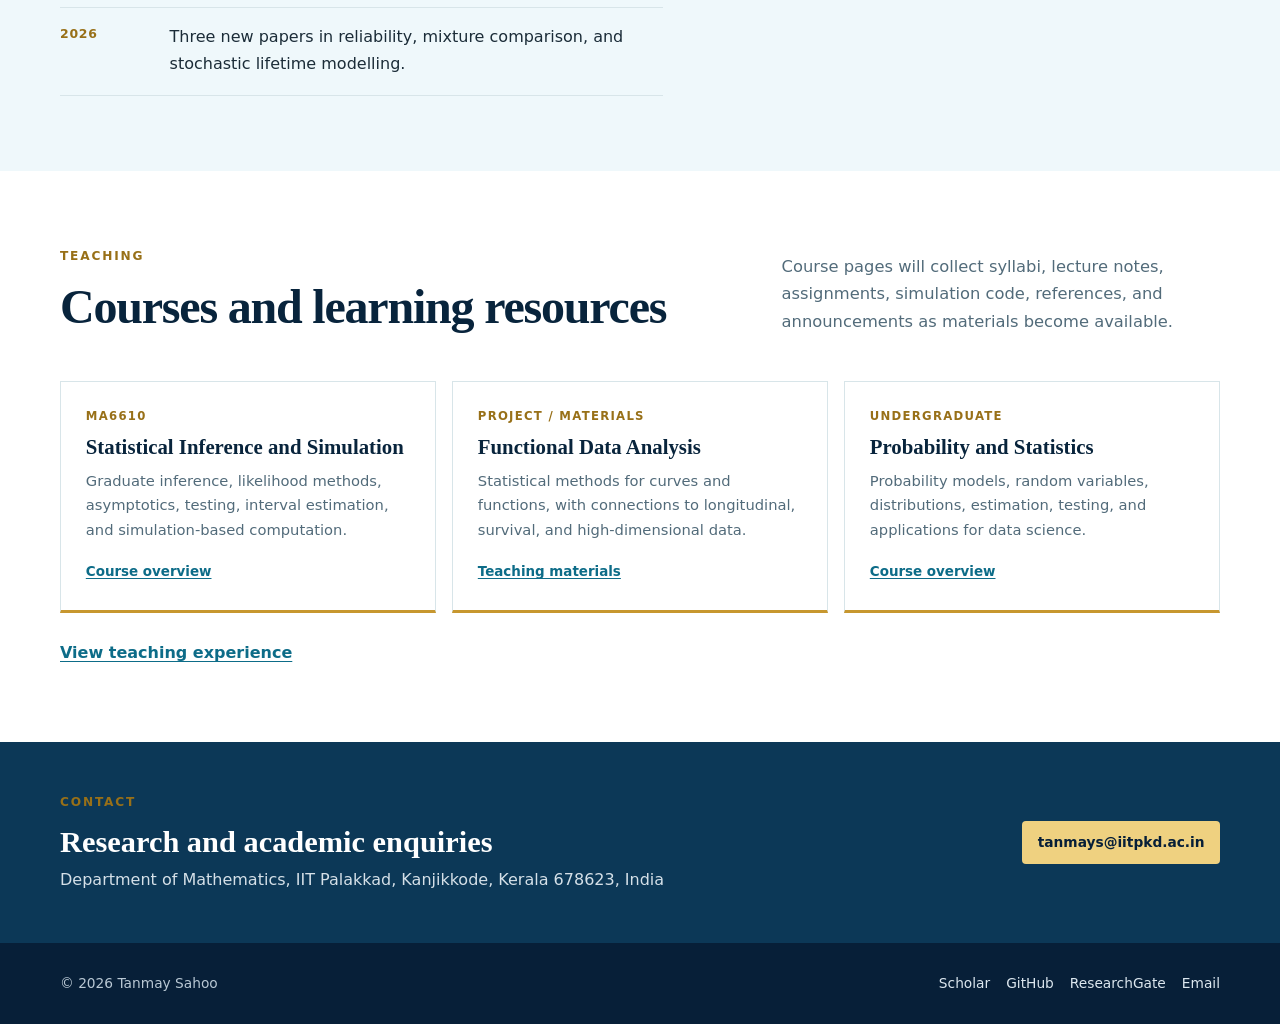
==== commit e630c1dc: "Update index.html" ====
--- a/index.html
+++ b/index.html
@@ -73,7 +73,7 @@
               <span class="research-theme-number"></span>
               <h3>Survival Analysis</h3>
               <p>Statistical modelling and inference for censored lifetime data, including cure, frailty, competing-risk, transformation, and mean-residual-life models.</p>
-              <span class="research-theme-link">Explore this theme</span>
+              <span class="research-theme-link">Explore this</span>
             </div>
           </a>
 
@@ -82,10 +82,10 @@
               <img src="research-theme-reliability.webp" alt="A coherent reliability system with connected components and multiple functioning paths" loading="lazy">
             </figure>
             <div class="research-theme-copy">
-              <span class="research-theme-number">02</span>
+              <span class="research-theme-number"></span>
               <h3>Reliability Theory &amp; Stochastic Models</h3>
               <p>Stochastic modelling and inference for coherent systems, sequential order statistics, load-sharing structures, ageing, and component allocation.</p>
-              <span class="research-theme-link">Explore this theme</span>
+              <span class="research-theme-link">Explore this</span>
             </div>
           </a>
 
@@ -94,10 +94,10 @@
               <img src="research-theme-robust.webp" alt="A stable statistical fit surrounded by regular observations and a small number of outliers" loading="lazy">
             </figure>
             <div class="research-theme-copy">
-              <span class="research-theme-number">03</span>
+              <span class="research-theme-number"></span>
               <h3>Robust Statistical Inference</h3>
               <p>Divergence-, generalized-likelihood-, and spacing-based procedures designed to retain inferential stability under contamination, censoring, and model misspecification.</p>
-              <span class="research-theme-link">Explore this theme</span>
+              <span class="research-theme-link">Explore this</span>
             </div>
           </a>
 
@@ -106,10 +106,10 @@
               <img src="research-theme-order-restricted.webp" alt="Ordered noncrossing curves, distribution shapes, and a projection onto a constraint cone" loading="lazy">
             </figure>
             <div class="research-theme-copy">
-              <span class="research-theme-number">04</span>
-              <h3>Order-Restricted &amp; Stochastic-Order Inference</h3>
+              <span class="research-theme-number"></span>
+              <h3>Order-Restricted Inference</h3>
               <p>Nonparametric and semiparametric estimation and testing under stochastic-order, hazard, ageing, and shape restrictions.</p>
-              <span class="research-theme-link">Explore this theme</span>
+              <span class="research-theme-link">Explore this</span>
             </div>
           </a>
         </div>
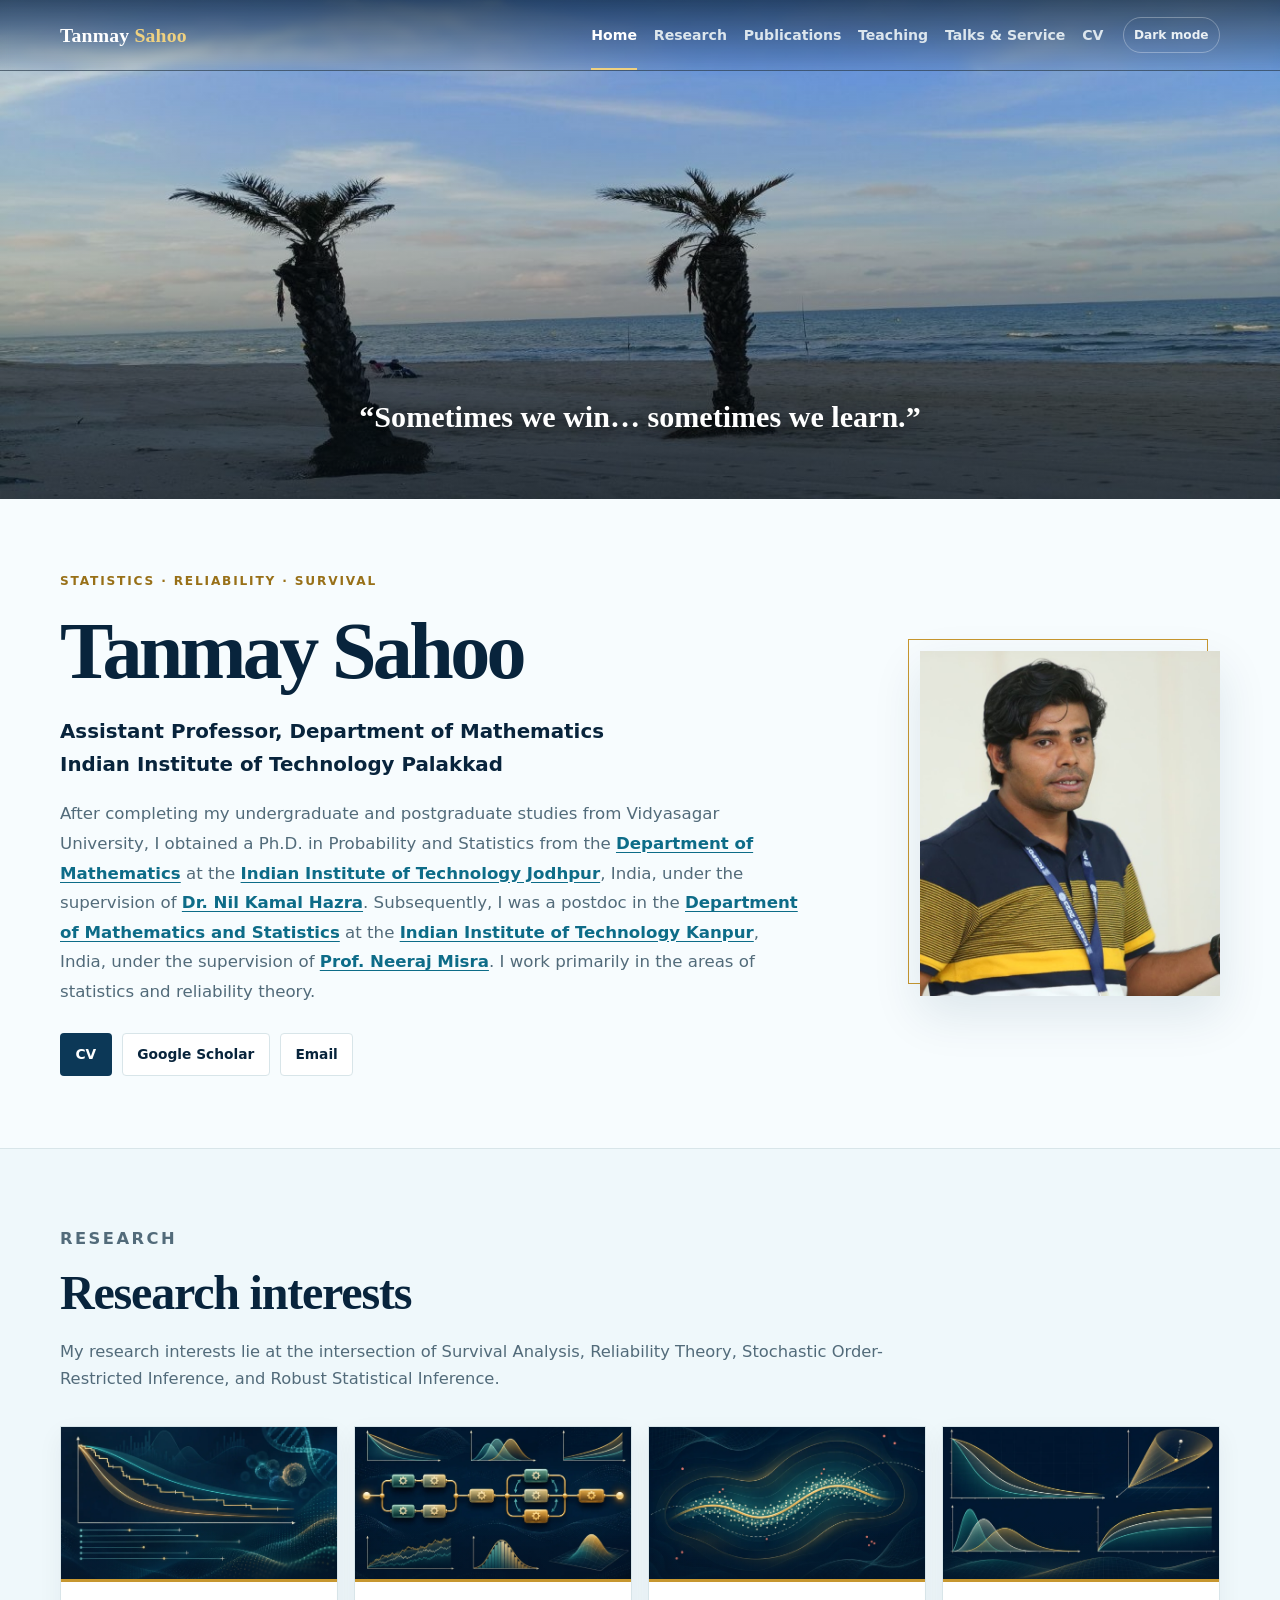
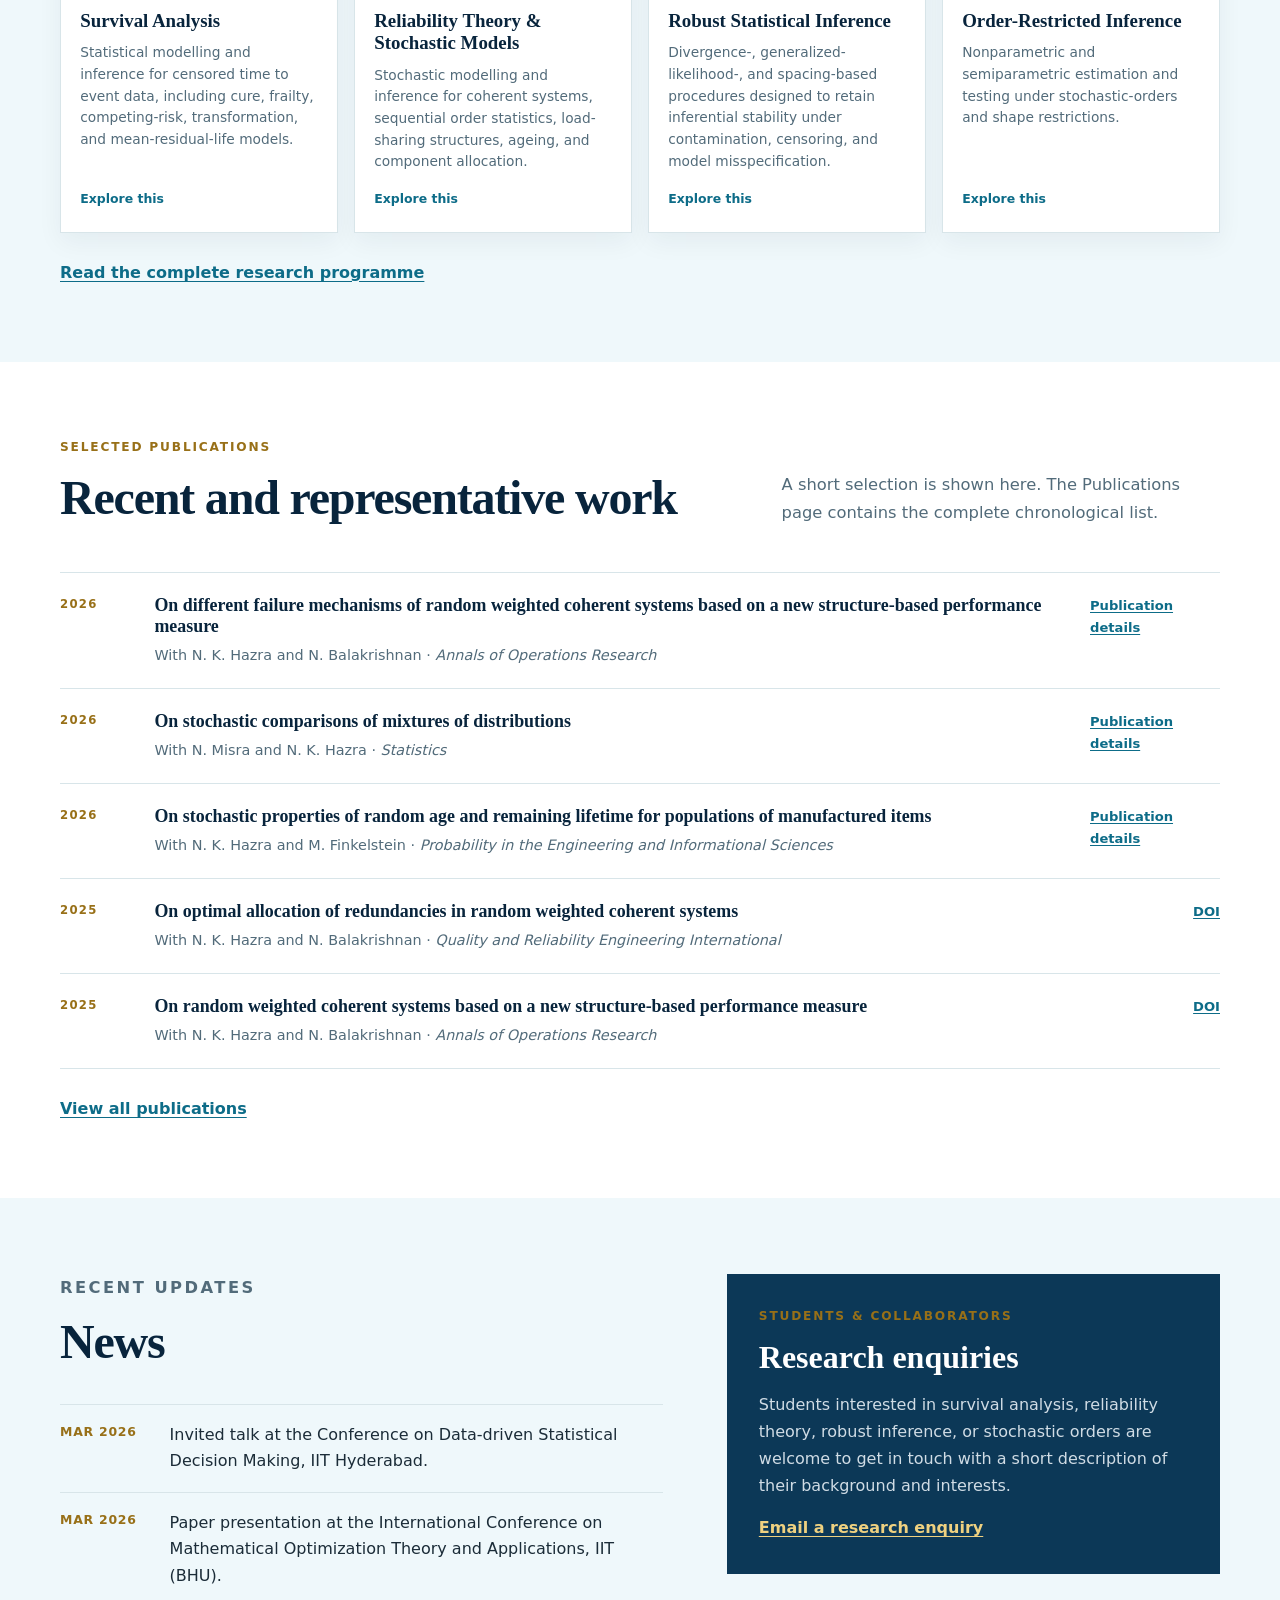
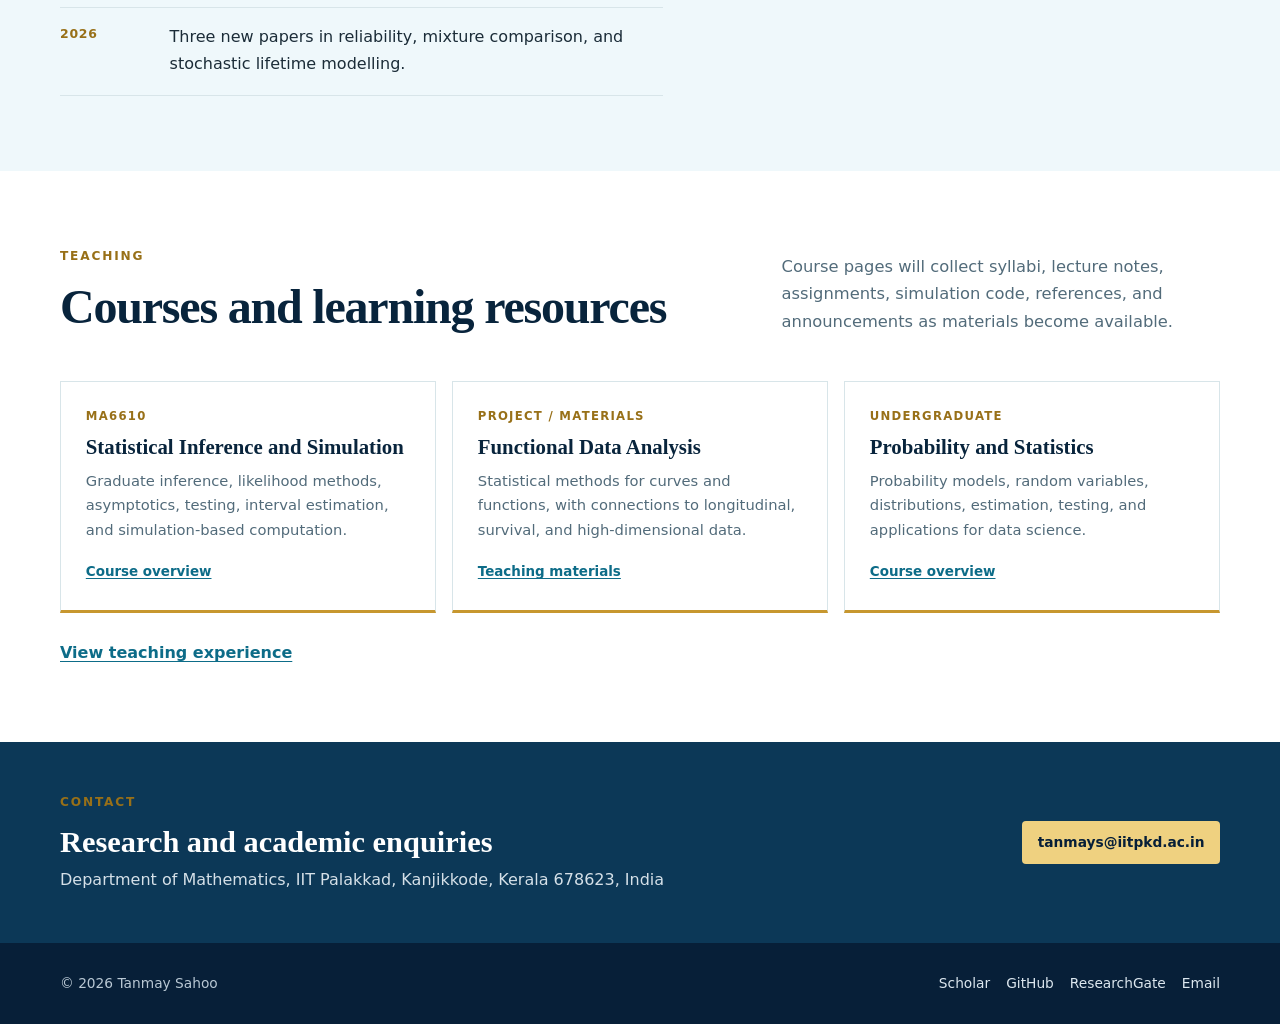
==== commit 68df8dbe: "Update index.html" ====
--- a/index.html
+++ b/index.html
@@ -65,14 +65,14 @@
         </div>
 
         <div class="research-theme-grid">
-          <a class="research-theme-card" href="research.html#survival-analysis" aria-label="Read about Survival Analysis and Biostatistics">
+          <a class="research-theme-card" href="research.html#survival-analysis" aria-label="Read about Survival Analysis">
             <figure class="research-theme-image">
-              <img src="research-theme-survival.webp" alt="Survival curves, censoring marks, biomedical observations, and follow-up timelines" loading="lazy">
+              <img src="research-theme-survival.webp" alt="Survival curves, censoring, and time to event data" loading="lazy">
             </figure>
             <div class="research-theme-copy">
               <span class="research-theme-number"></span>
               <h3>Survival Analysis</h3>
-              <p>Statistical modelling and inference for censored lifetime data, including cure, frailty, competing-risk, transformation, and mean-residual-life models.</p>
+              <p>Statistical modelling and inference for censored time to event data, including cure, frailty, competing-risk, transformation, and mean-residual-life models.</p>
               <span class="research-theme-link">Explore this</span>
             </div>
           </a>
@@ -101,14 +101,14 @@
             </div>
           </a>
 
-          <a class="research-theme-card" href="research.html#order-restricted-inference" aria-label="Read about Order-Restricted and Stochastic-Order Inference">
+          <a class="research-theme-card" href="research.html#order-restricted-inference" aria-label="Read about Order-Restricted Inference">
             <figure class="research-theme-image">
               <img src="research-theme-order-restricted.webp" alt="Ordered noncrossing curves, distribution shapes, and a projection onto a constraint cone" loading="lazy">
             </figure>
             <div class="research-theme-copy">
               <span class="research-theme-number"></span>
               <h3>Order-Restricted Inference</h3>
-              <p>Nonparametric and semiparametric estimation and testing under stochastic-order, hazard, ageing, and shape restrictions.</p>
+              <p>Nonparametric and semiparametric estimation and testing under stochastic-orders and shape restrictions.</p>
               <span class="research-theme-link">Explore this</span>
             </div>
           </a>
